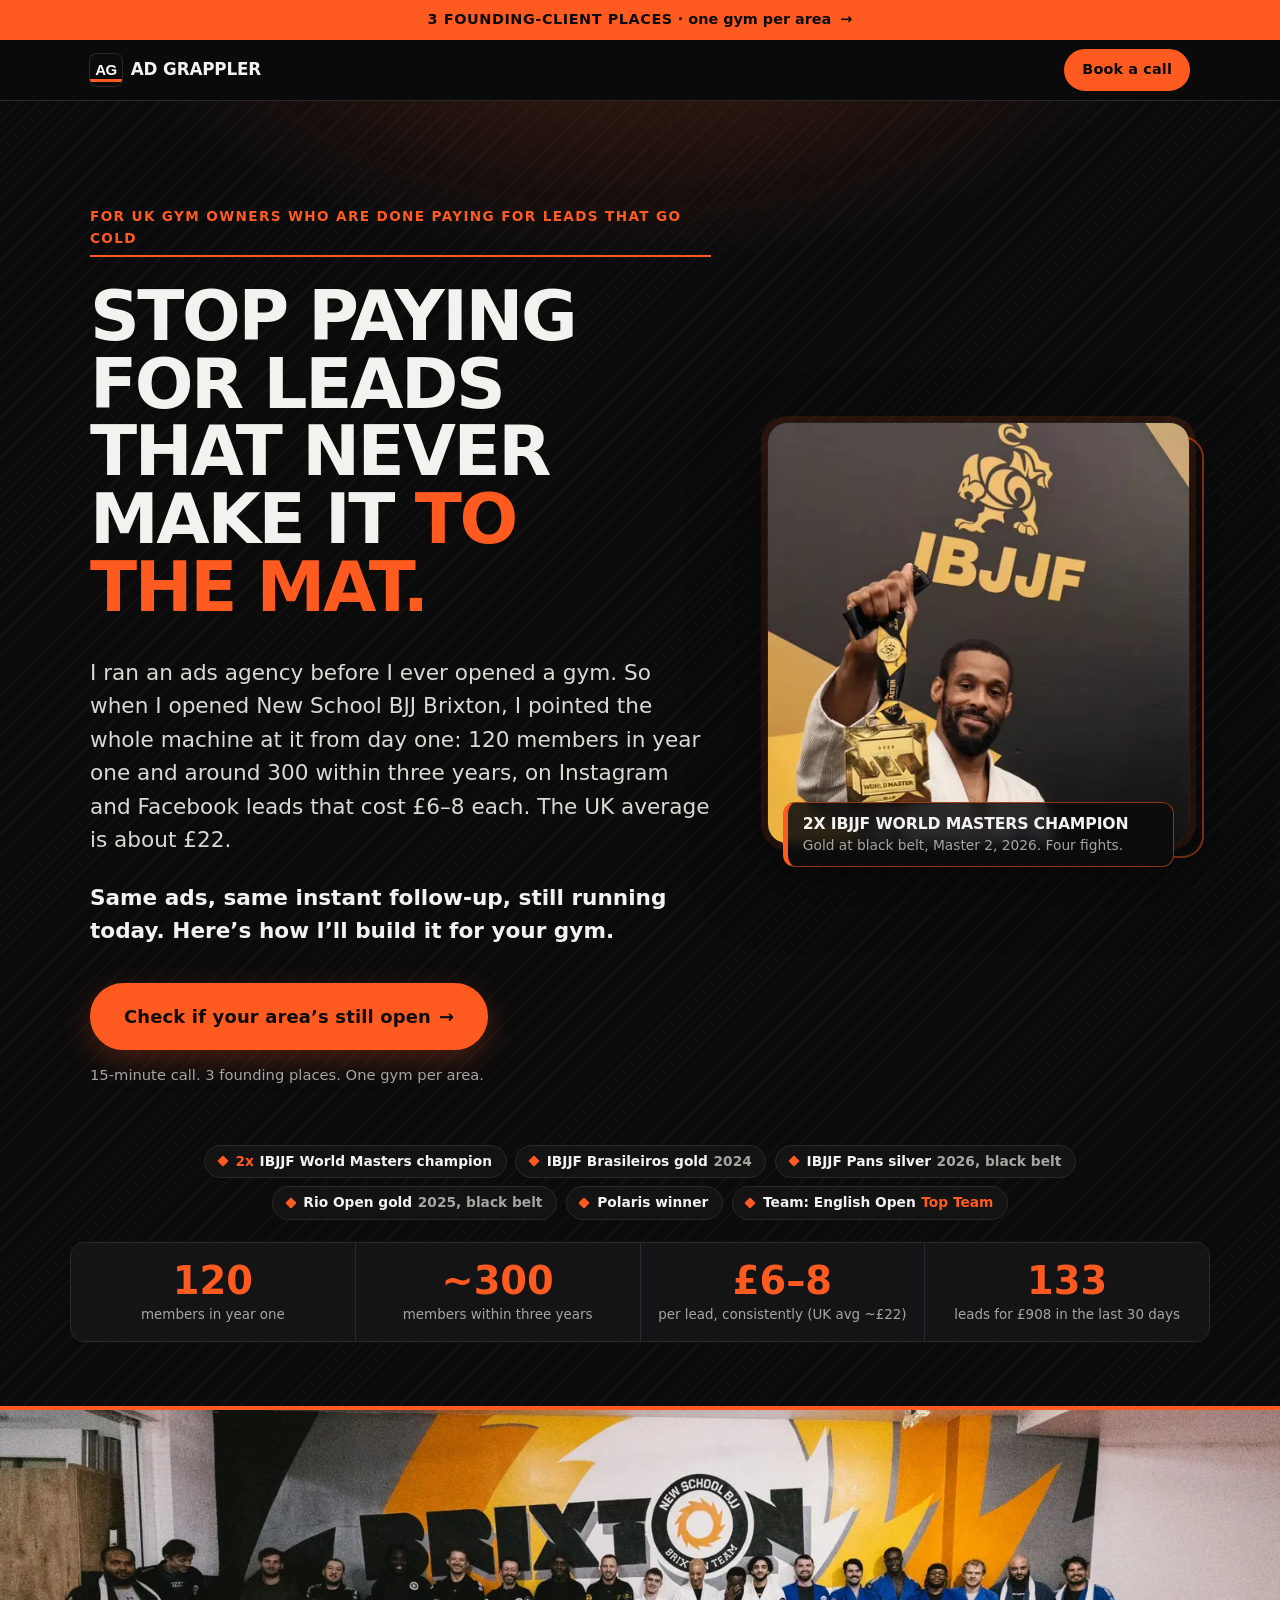
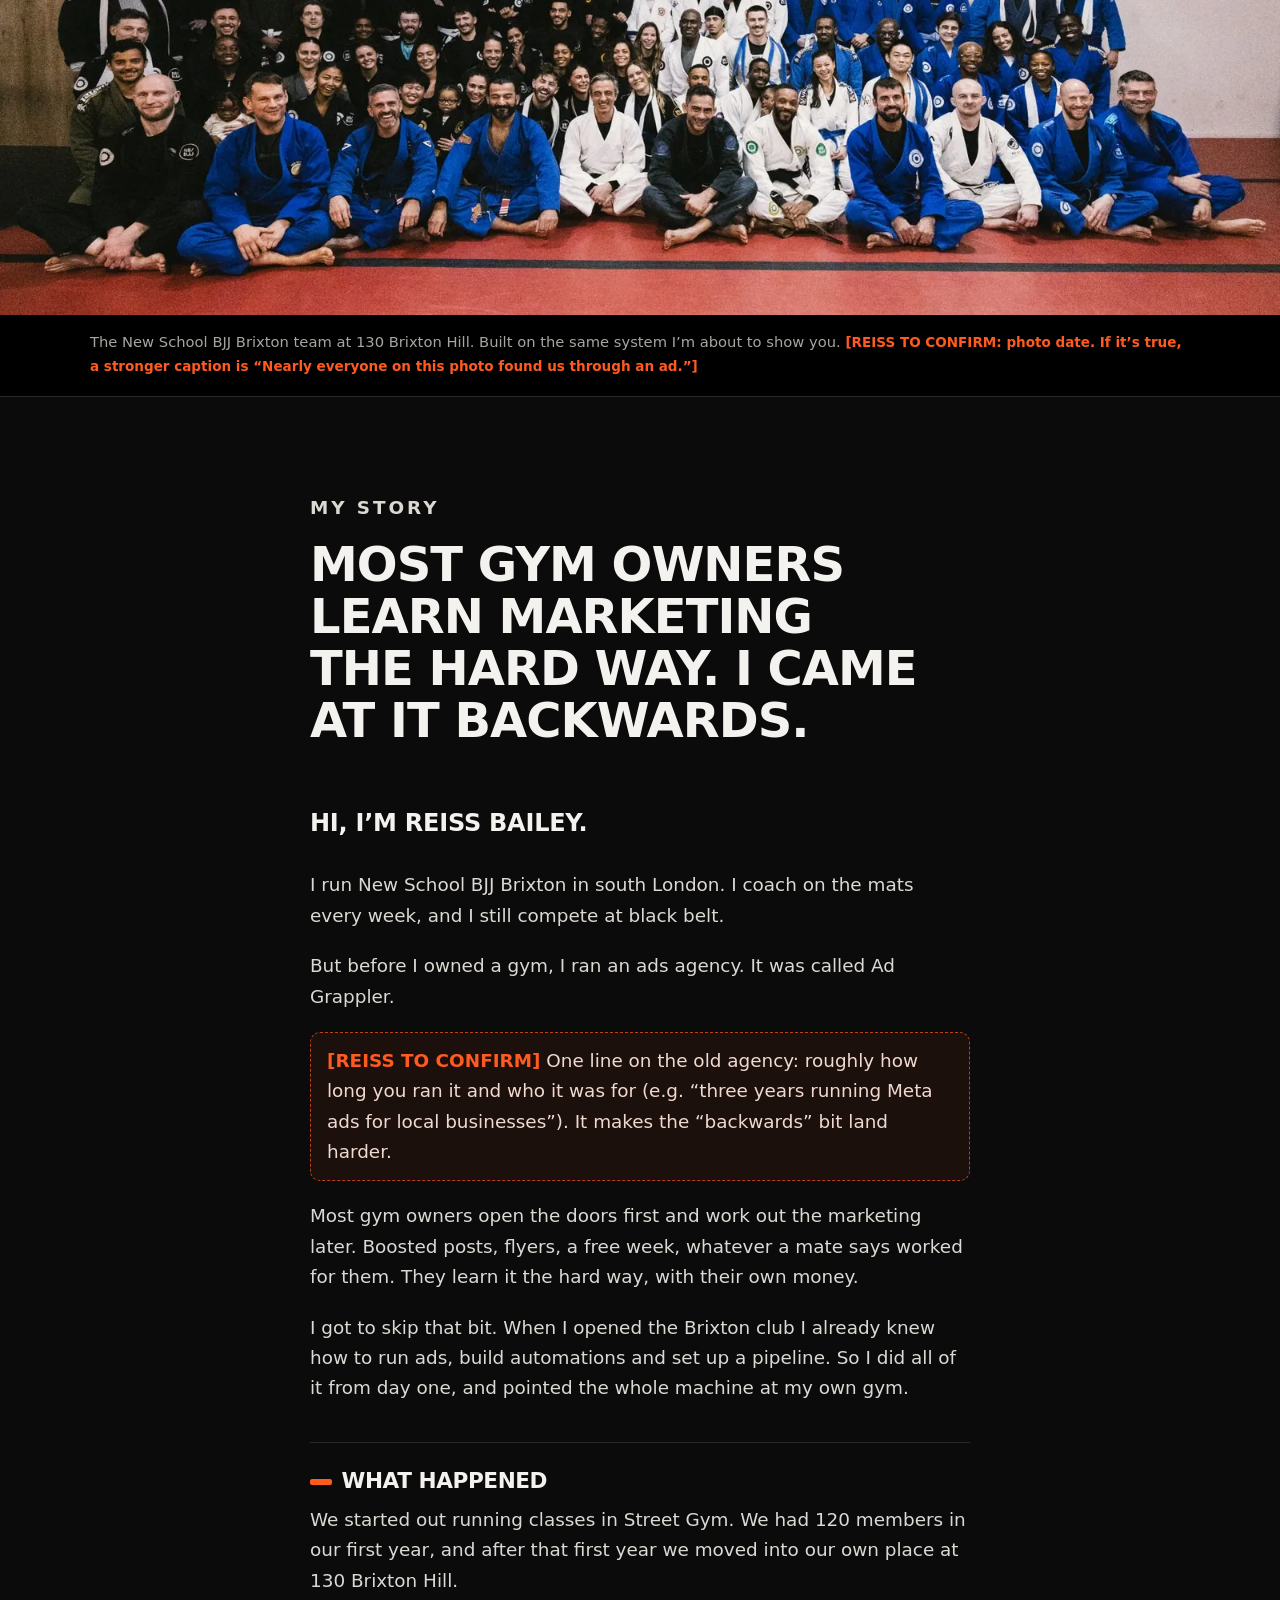
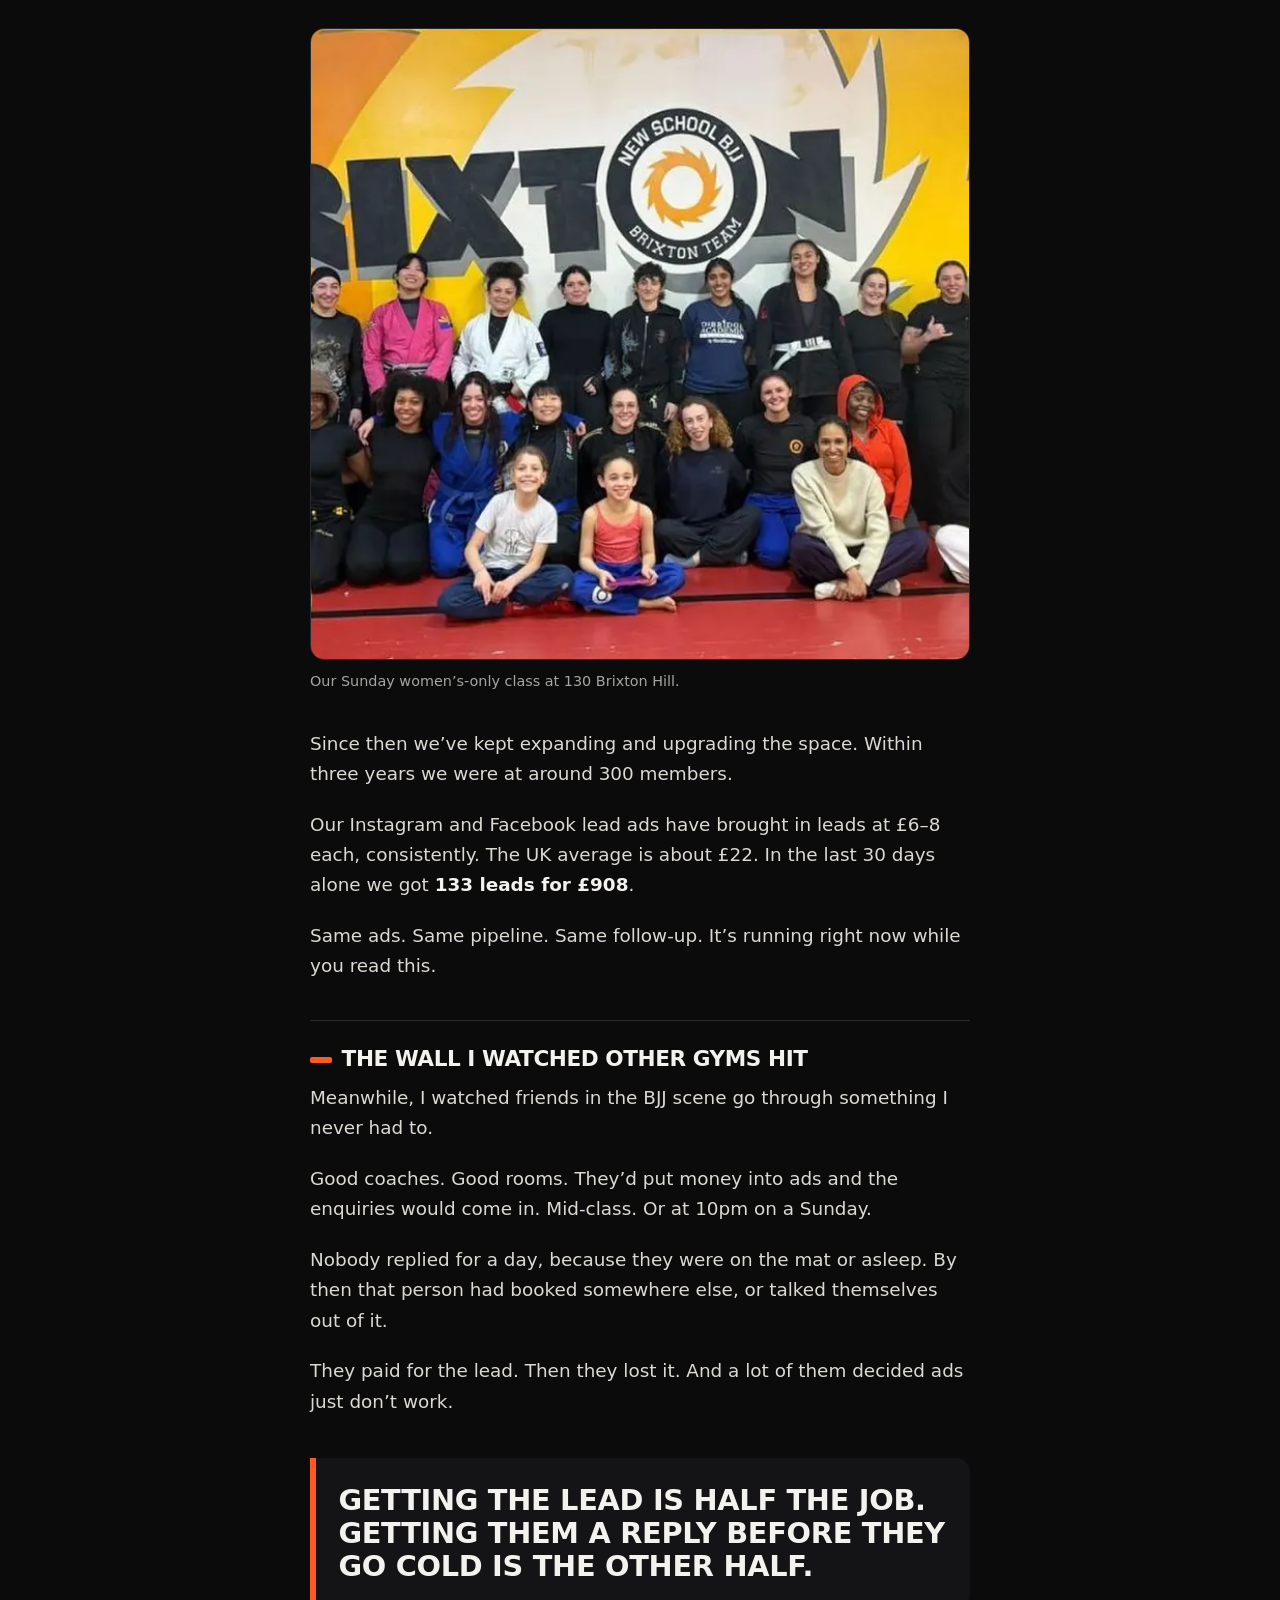
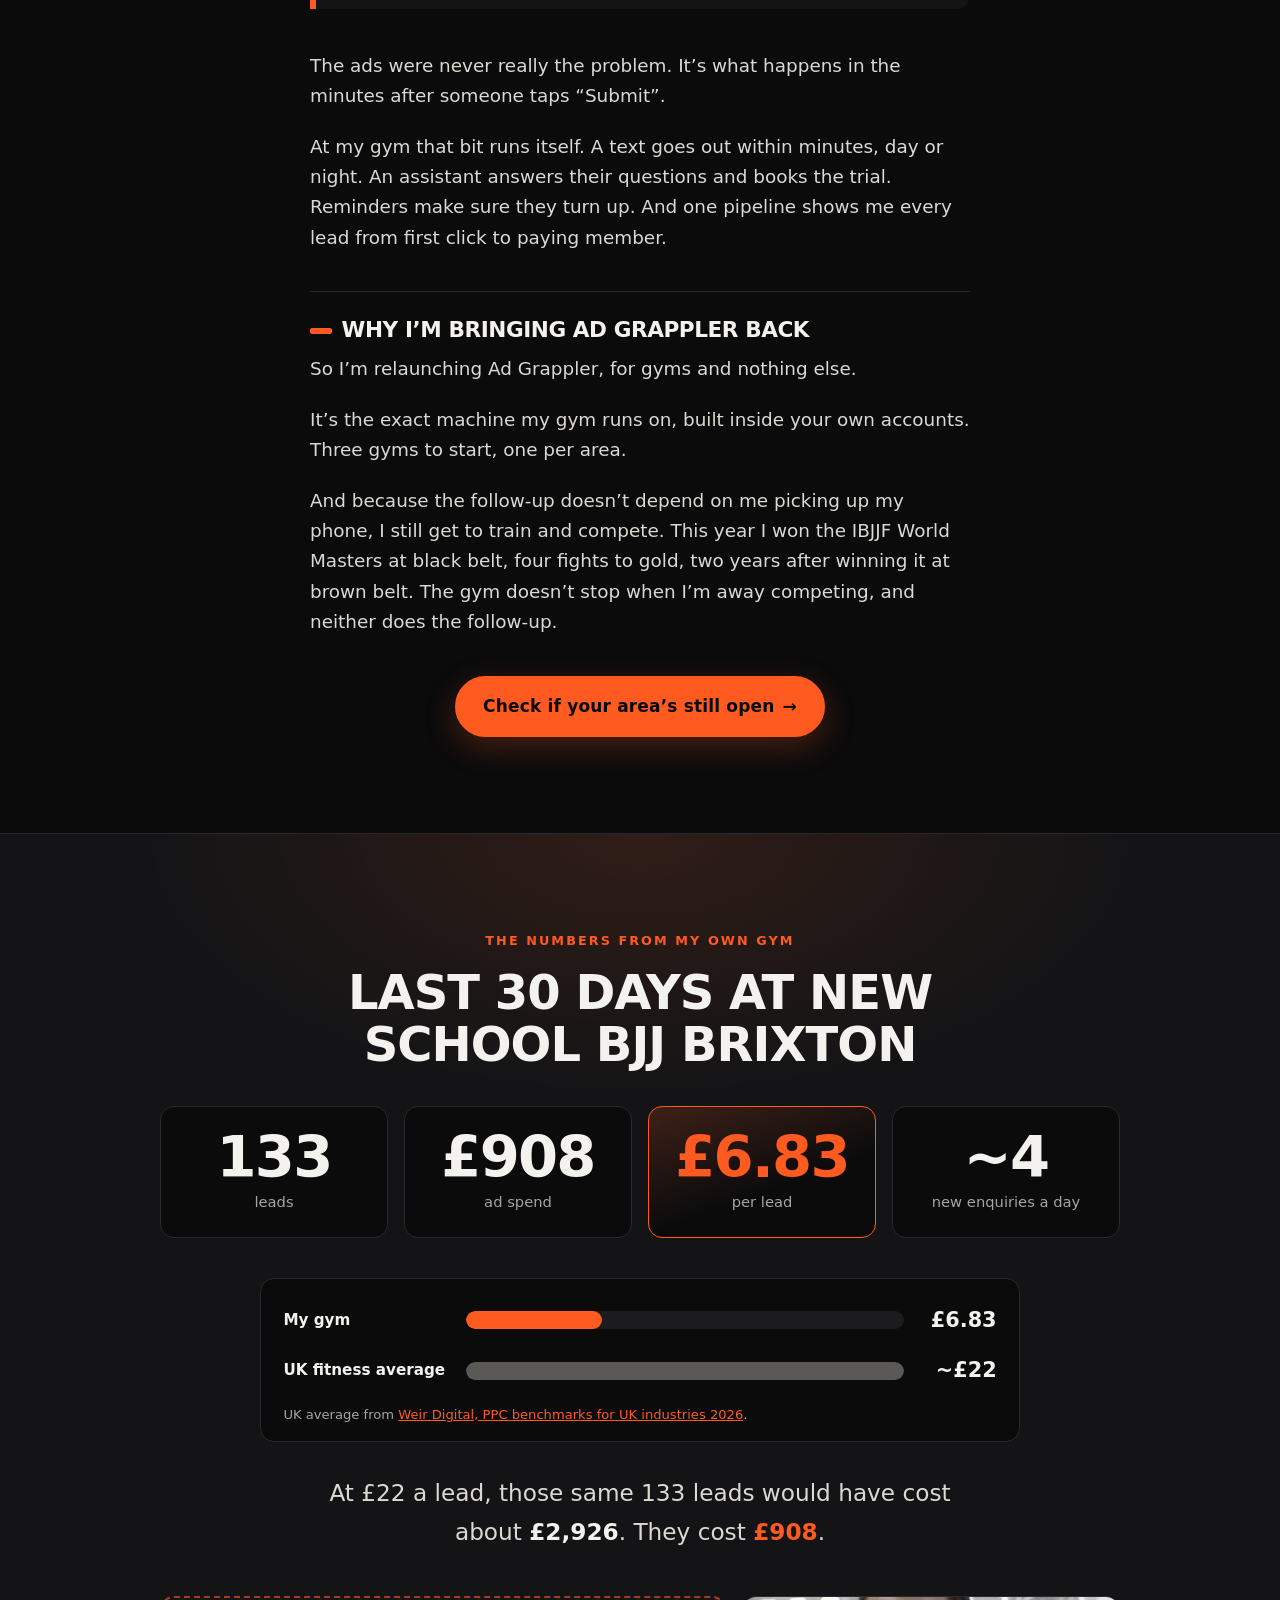
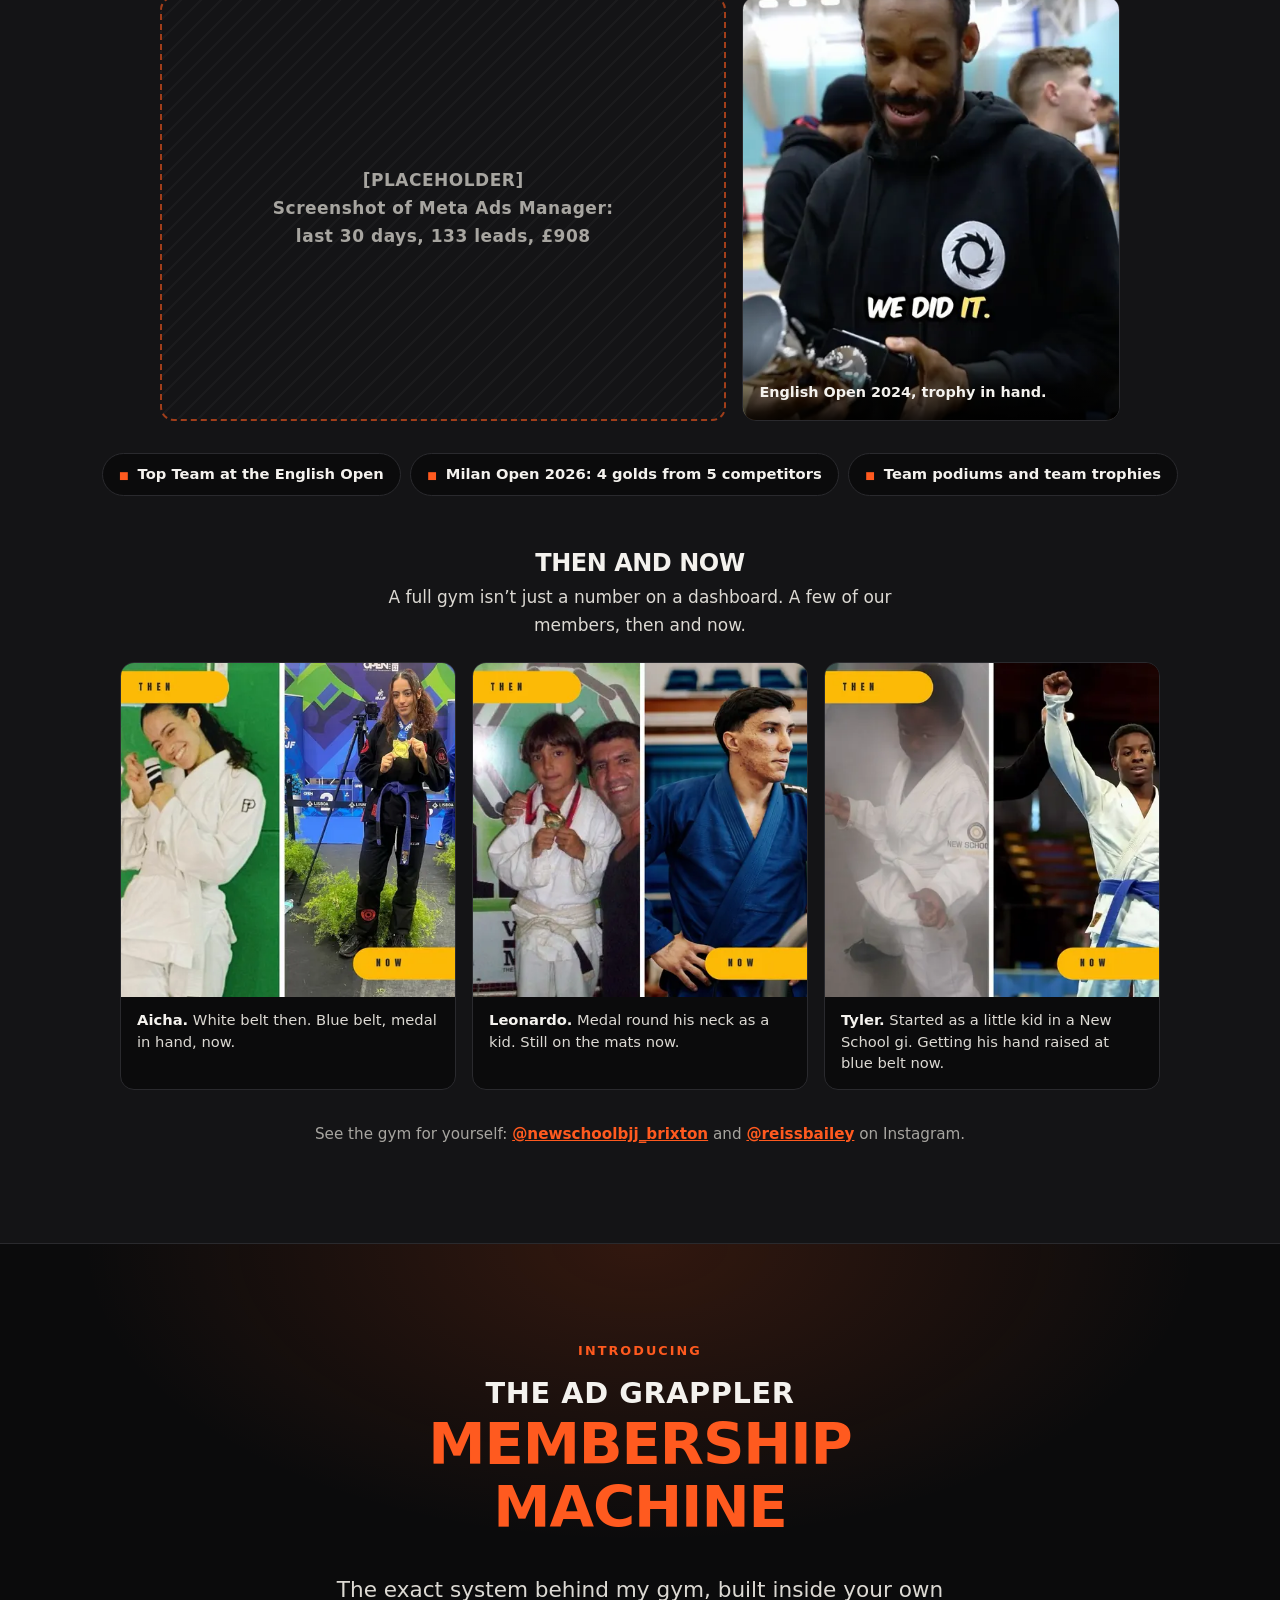
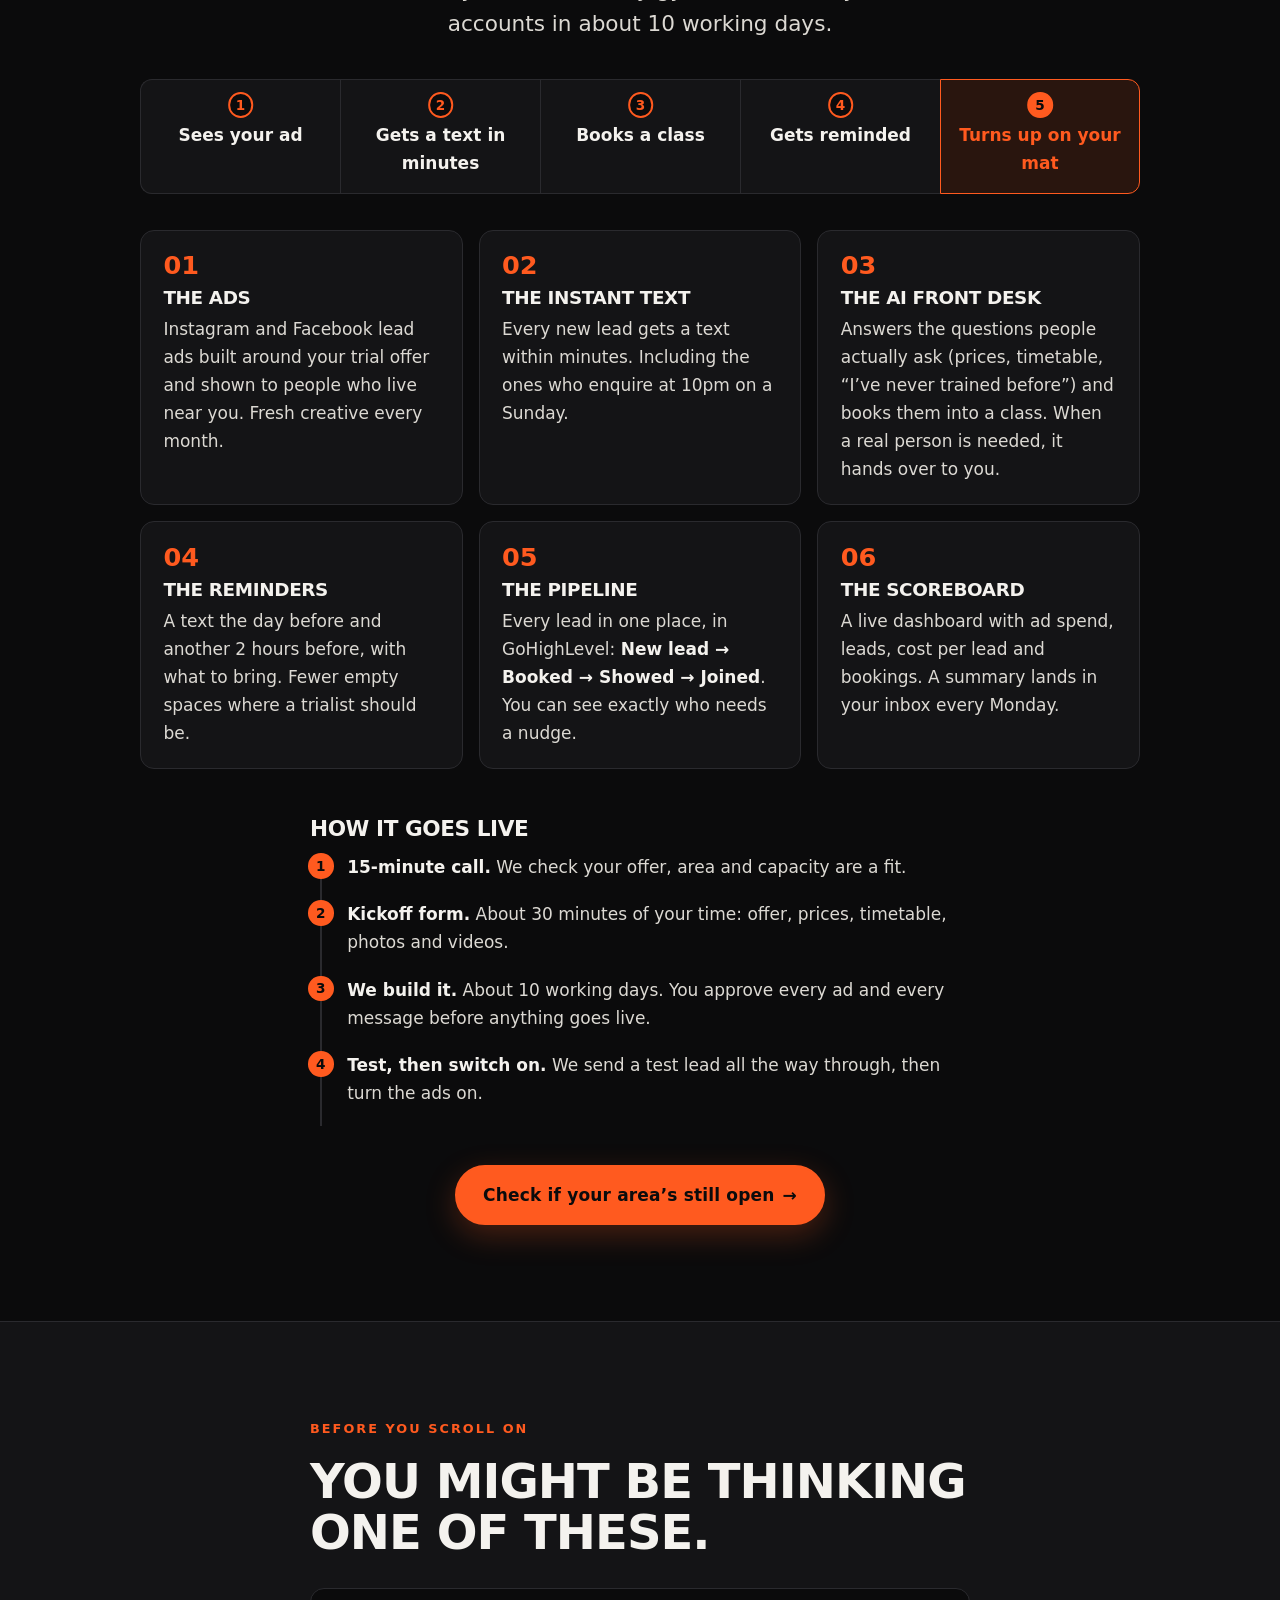
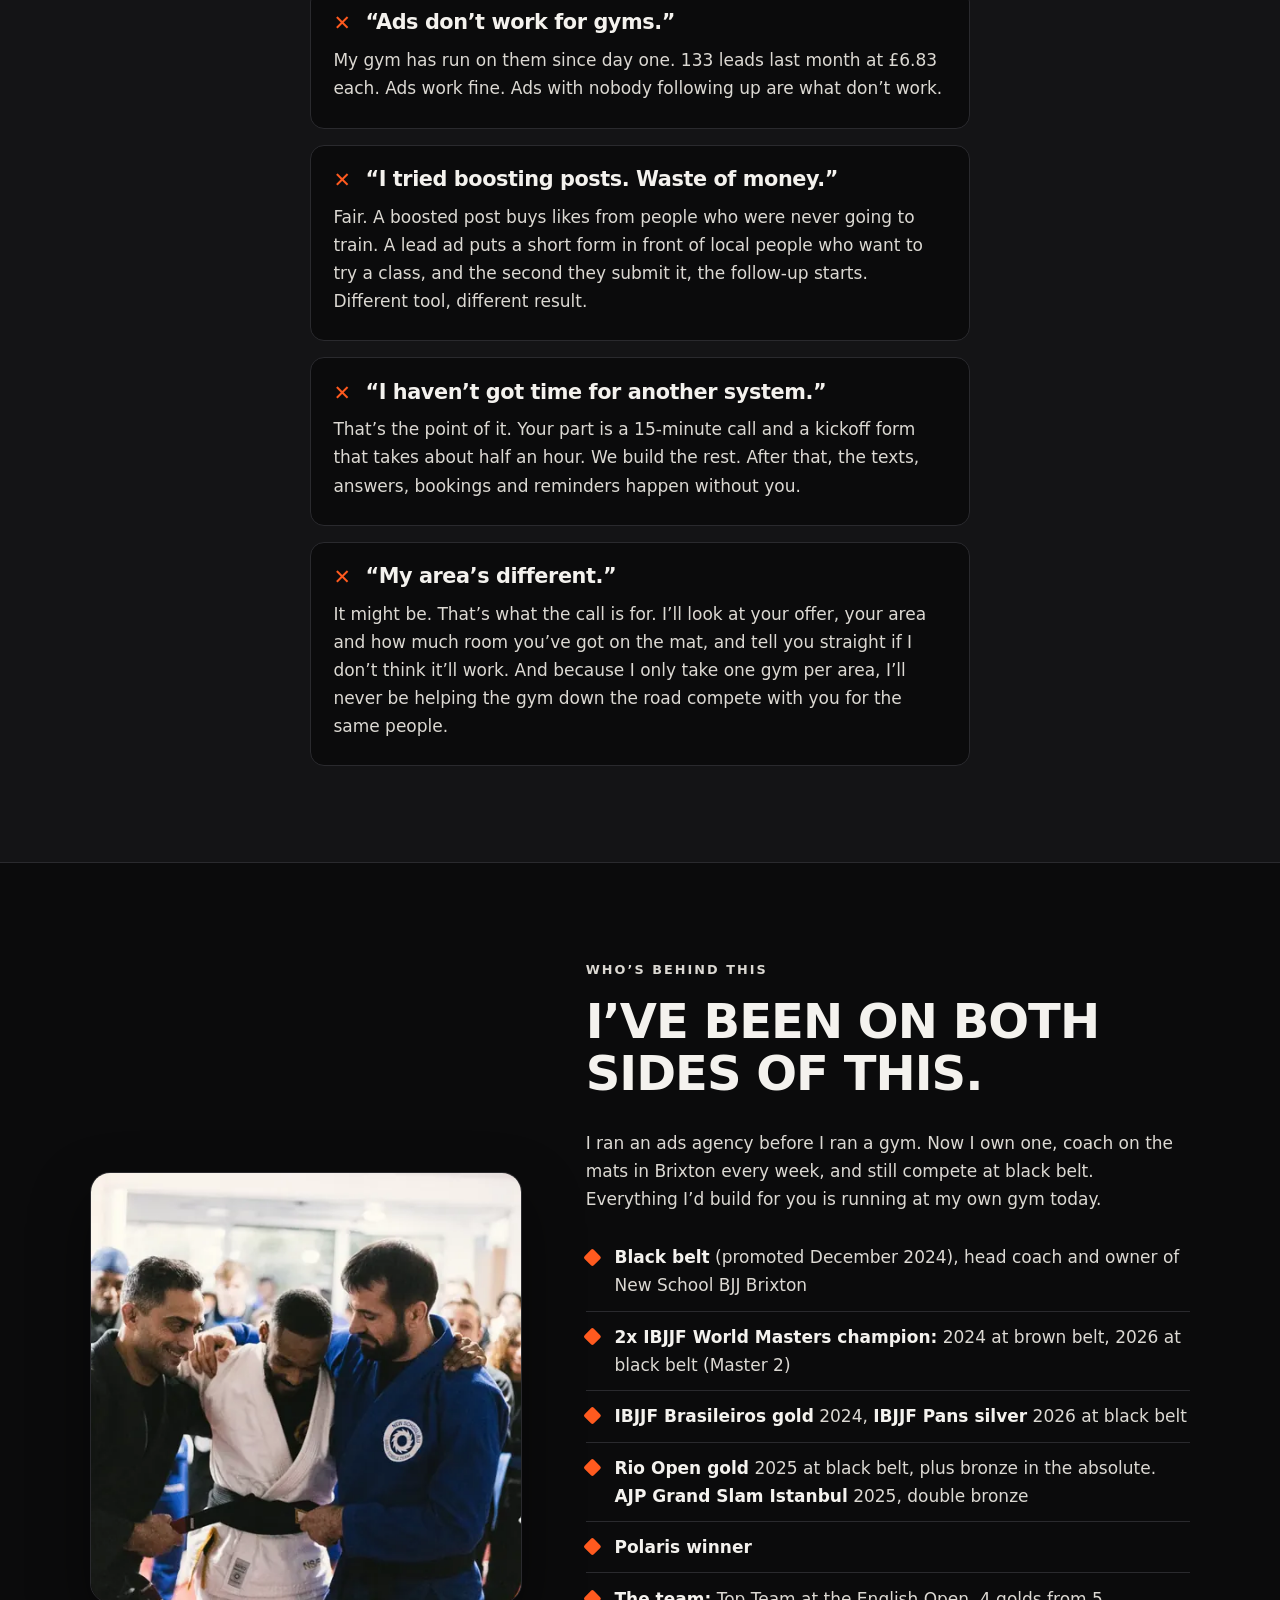
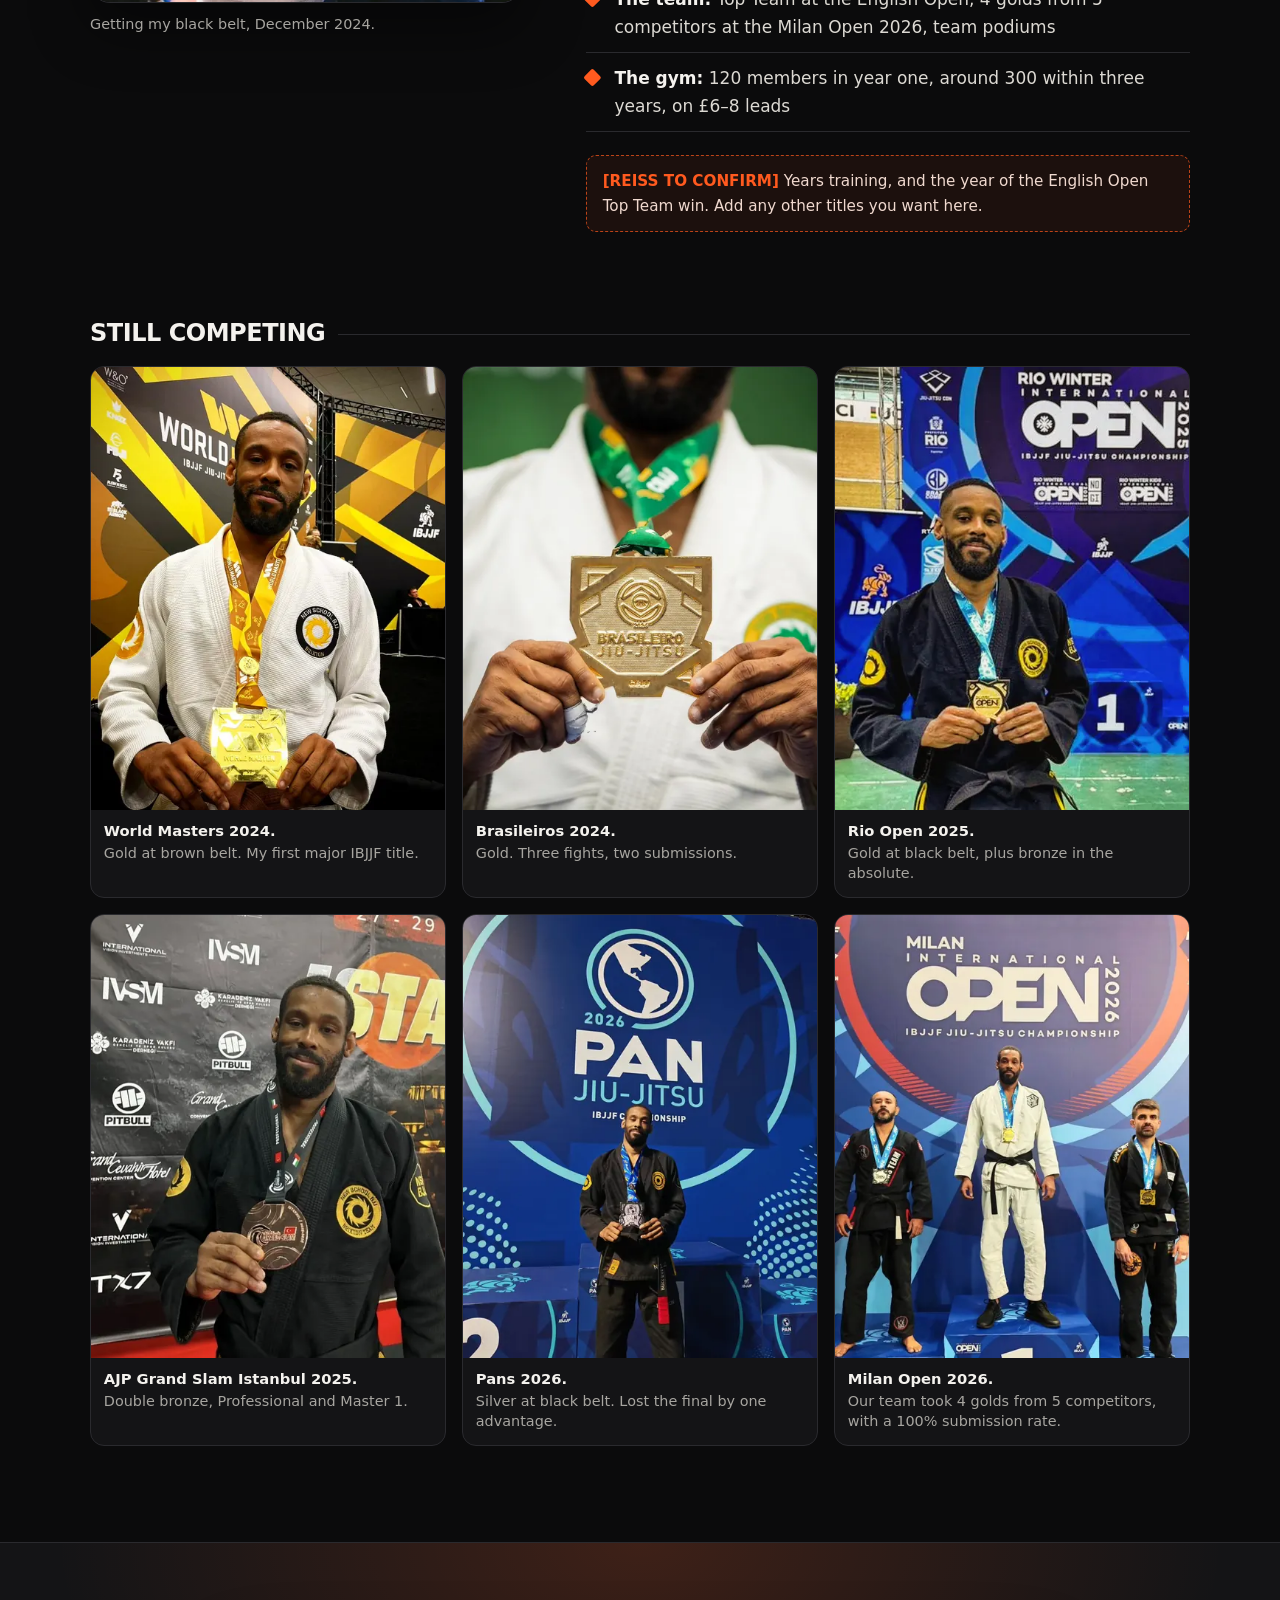
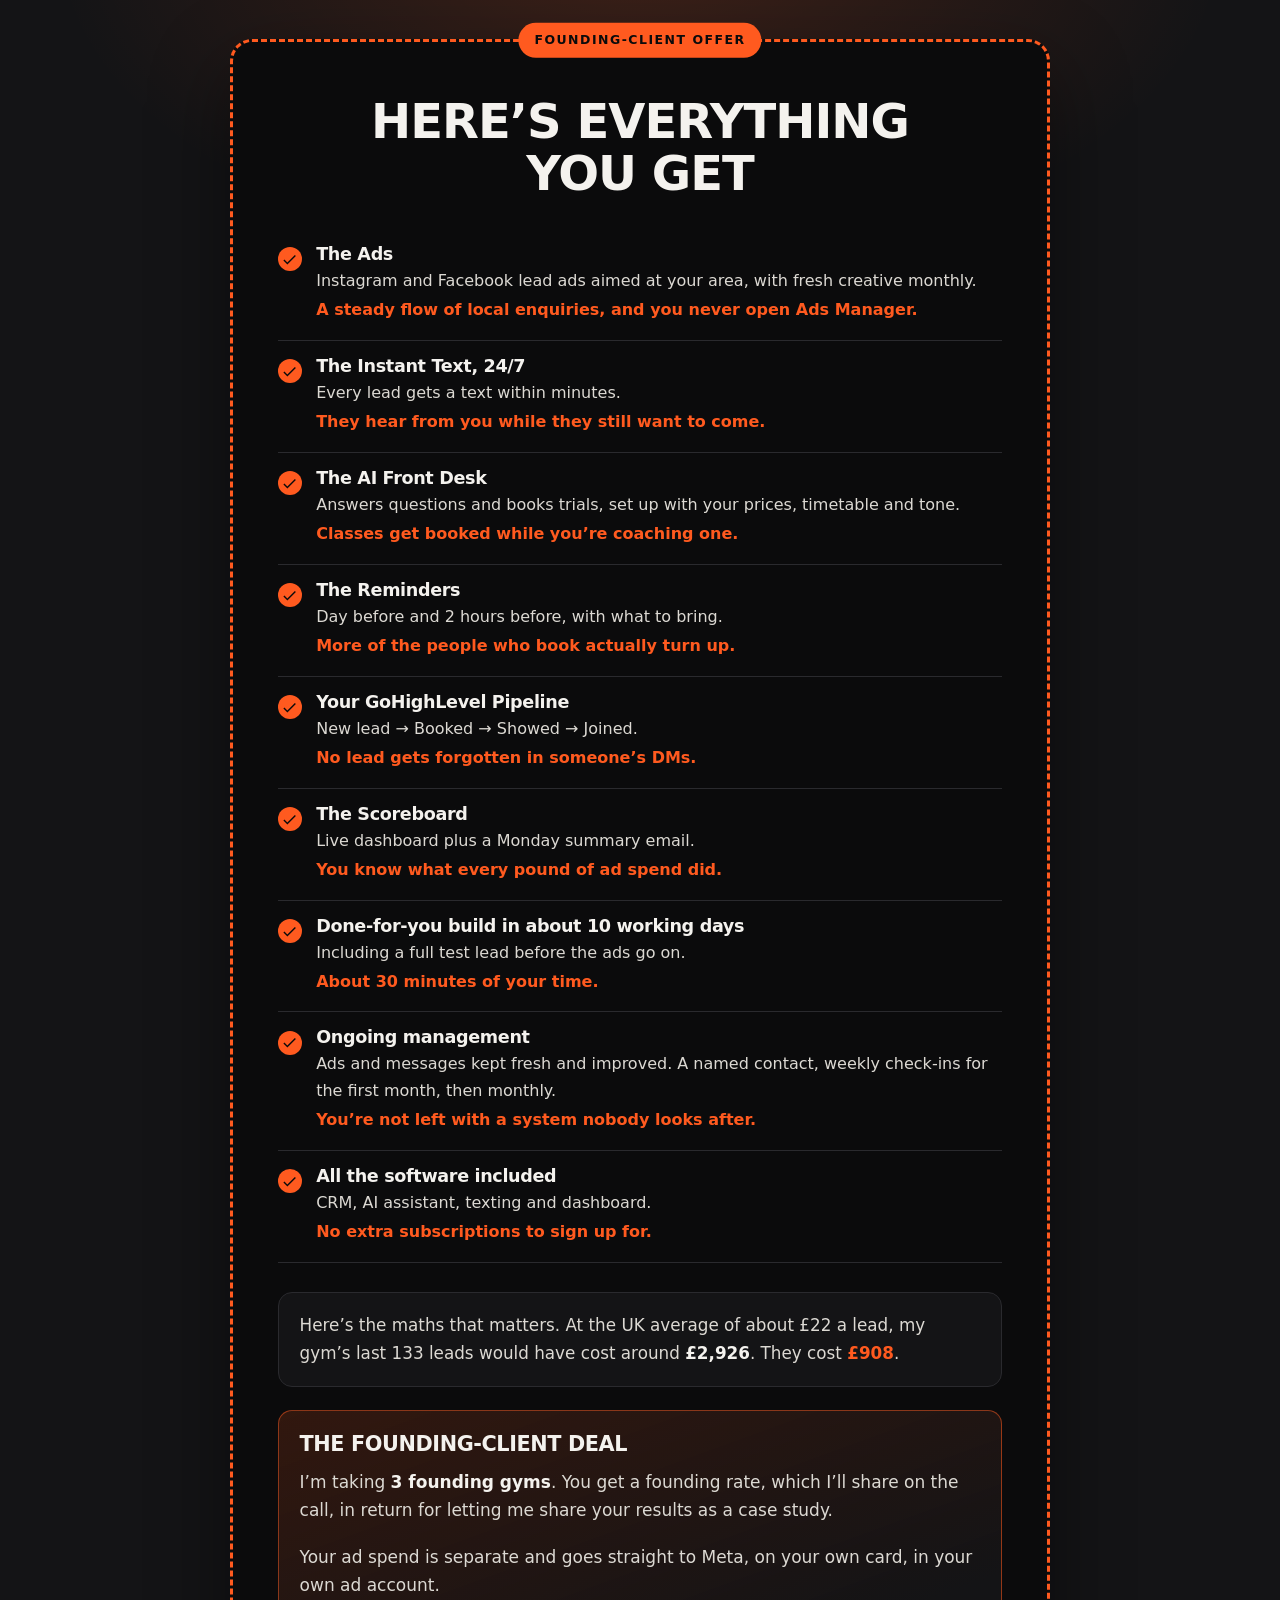
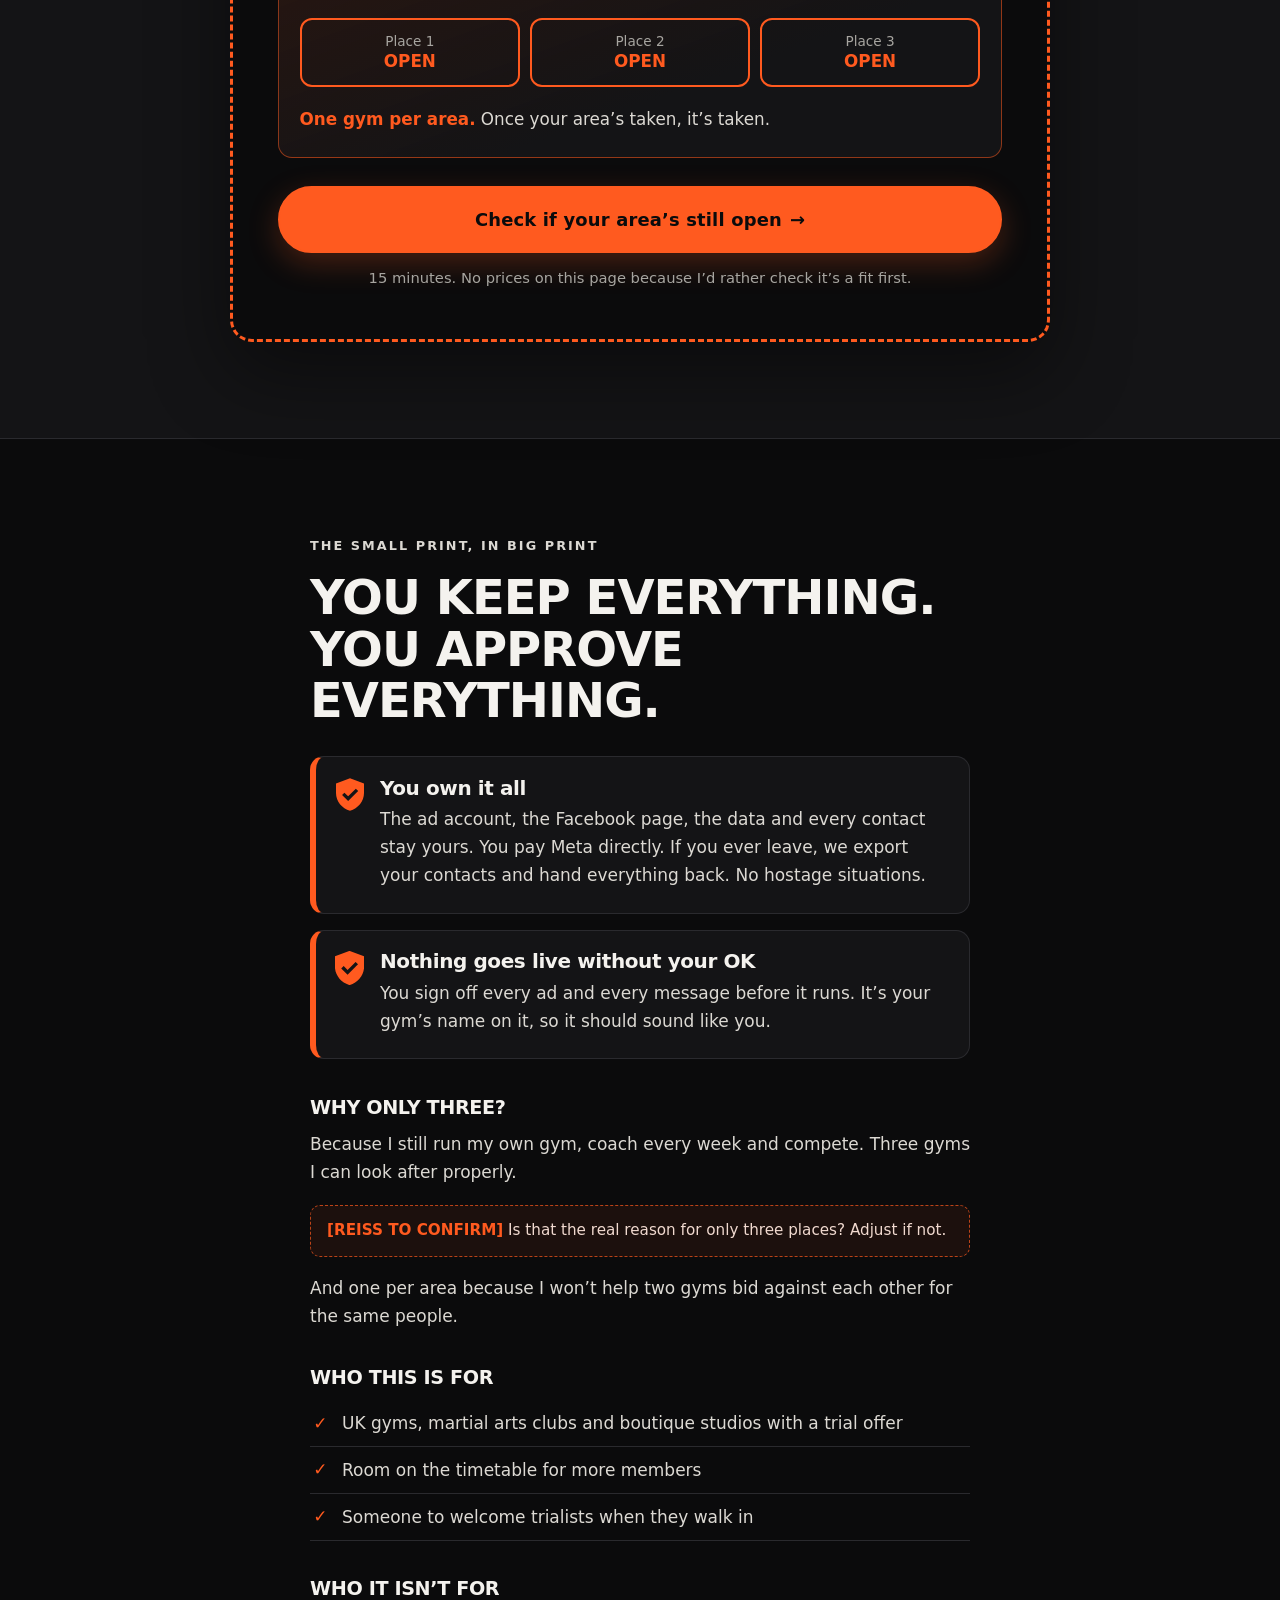
==== index.html @ 9e491108 "Ad Grappler one-page preview" ====
<!doctype html>
<html lang="en-GB">
<head>
  <meta name="robots" content="noindex, nofollow">
  <meta charset="utf-8">
  <meta name="viewport" content="width=device-width, initial-scale=1">
  <title>Ad Grappler | Stop paying for leads that never make it to the mat</title>
  <meta name="description" content="I ran an ads agency, then opened a jiu-jitsu gym in Brixton and pointed the whole machine at it: 120 members in year one, around 300 within three years, on £6–8 leads. Now I’ll build it for 3 UK gyms, one per area.">
  <meta name="theme-color" content="#0b0b0c">
  <!-- [PLACEHOLDER: live domain] Set canonical + og:url to the real domain, and make og:image an absolute URL, once the site has a home. -->
  <link rel="canonical" href="https://PLACEHOLDER-DOMAIN/">
  <meta property="og:type" content="website">
  <meta property="og:site_name" content="Ad Grappler">
  <meta property="og:locale" content="en_GB">
  <meta property="og:title" content="Stop paying for leads that never make it to the mat">
  <meta property="og:description" content="The ads and instant follow-up machine behind New School BJJ Brixton: 120 members in year one, around 300 within three years, leads at £6–8. Built for your gym. 3 founding places, one gym per area.">
  <meta property="og:url" content="https://PLACEHOLDER-DOMAIN/">
  <meta property="og:image" content="og-image.png">
  <meta property="og:image:width" content="1200">
  <meta property="og:image:height" content="630">
  <meta property="og:image:alt" content="Reiss Bailey holding his 2026 IBJJF World Masters gold medal, next to the headline: stop paying for leads that never make it to the mat">
  <meta name="twitter:card" content="summary_large_image">
  <meta name="twitter:title" content="Stop paying for leads that never make it to the mat">
  <meta name="twitter:description" content="I ran an ads agency, then opened a gym and pointed the whole machine at it. Now I’ll build it for your gym.">
  <meta name="twitter:image" content="og-image.png">
  <link rel="icon" href="favicon.svg" type="image/svg+xml">
  <link rel="preload" as="image" type="image/webp" imagesrcset="img/web/reiss-worlds-2026-480.webp 480w, img/web/reiss-worlds-2026-800.webp 800w, img/web/reiss-worlds-2026-1200.webp 1200w" imagesizes="(min-width: 960px) 440px, (min-width: 600px) 480px, 88vw">
  <link rel="stylesheet" href="styles.css">
</head>
<body>
  <a class="skip-link" href="#main">Skip to content</a>

  <!-- Scarcity bar. True: 3 founding places, one gym per area. -->
  <div class="topbar">
    <a href="#offer"><strong>3 founding-client places</strong> <span class="sep" aria-hidden="true">·</span> one gym per area <span class="arrow" aria-hidden="true">→</span></a>
  </div>

  <header class="site-header">
    <div class="wrap header-inner">
      <a class="logo" href="#top" aria-label="Ad Grappler, back to top">
        <img src="favicon.svg" alt="" width="32" height="32">
        <span>Ad Grappler</span>
      </a>
      <!-- [PLACEHOLDER: booking link] Replace every href="#book" on this page with the Calendly / GHL booking URL. -->
      <a class="btn btn-sm" href="#book">Book a call</a>
    </div>
  </header>

  <main id="main">

    <!-- ========== HOOK ========== -->
    <section class="hero" id="top" aria-labelledby="hero-title">
      <div class="wrap hero-inner">
        <div class="hero-copy">
          <p class="pre-head">For UK gym owners who are done paying for leads that go cold</p>
          <h1 id="hero-title">Stop paying for leads that never make it <span class="accent">to the mat.</span></h1>
          <p class="sub">I ran an ads agency before I ever opened a gym. So when I opened New School BJJ Brixton, I pointed the whole machine at it from day one: 120 members in year one and around 300 within three years, on Instagram and Facebook leads that cost £6–8 each. The UK average is about £22.</p>
          <p class="sub sub-strong">Same ads, same instant follow-up, still running today. Here’s how I’ll build it for your gym.</p>
          <div class="cta-block">
            <a class="btn btn-lg" href="#book">Check if your area’s still open</a>
            <p class="cta-note">15-minute call. 3 founding places. One gym per area.</p>
          </div>
        </div>
        <figure class="hero-photo">
          <picture>
  <source type="image/webp" srcset="img/web/reiss-worlds-2026-480.webp 480w, img/web/reiss-worlds-2026-800.webp 800w, img/web/reiss-worlds-2026-1200.webp 1200w" sizes="(min-width: 960px) 440px, (min-width: 600px) 480px, 88vw">
  <img src="img/web/reiss-worlds-2026-800.jpg" srcset="img/web/reiss-worlds-2026-480.jpg 480w, img/web/reiss-worlds-2026-800.jpg 800w, img/web/reiss-worlds-2026-1200.jpg 1200w" sizes="(min-width: 960px) 440px, (min-width: 600px) 480px, 88vw" width="800" height="800" loading="eager" fetchpriority="high" decoding="async"
       alt="Reiss Bailey in a white gi, smiling and holding up his gold IBJJF World Master 2026 medal in front of the IBJJF banner">
</picture>
          <figcaption><b>2x IBJJF World Masters champion</b><span>Gold at black belt, Master 2, 2026. Four fights.</span></figcaption>
        </figure>
      </div>

      <!-- Credentials strip: all confirmed from Reiss's Instagram (see SOURCES.md) -->
      <ul class="cred-strip wrap" aria-label="Reiss Bailey's competition record">
        <li><b>2x</b> IBJJF World Masters champion</li>
        <li>IBJJF Brasileiros gold <span>2024</span></li>
        <li>IBJJF Pans silver <span>2026, black belt</span></li>
        <li>Rio Open gold <span>2025, black belt</span></li>
        <li>Polaris winner</li>
        <li>Team: English Open <b>Top Team</b></li>
      </ul>

      <ul class="proof-strip wrap" aria-label="Results from New School BJJ Brixton">
        <li><strong>120</strong><span>members in year one</span></li>
        <li><strong>~300</strong><span>members within three years</span></li>
        <li><strong>£6–8</strong><span>per lead, consistently (UK avg ~£22)</span></li>
        <li><strong>133</strong><span>leads for £908 in the last 30 days</span></li>
      </ul>
    </section>

    <!-- Image break: real team photo from the gym's public website -->
    <figure class="photo-break">
      <picture>
  <source type="image/webp" srcset="img/web/nsbjj-brixton-team-800.webp 800w, img/web/nsbjj-brixton-team-1600.webp 1600w" sizes="100vw">
  <img src="img/web/nsbjj-brixton-team-1600.jpg" srcset="img/web/nsbjj-brixton-team-800.jpg 800w, img/web/nsbjj-brixton-team-1600.jpg 1600w" sizes="100vw" width="1600" height="632" loading="lazy" decoding="async"
       alt="Around 70 members of New School BJJ Brixton sitting together on the mats in front of the gym’s orange Brixton mural">
</picture>
      <figcaption>The New School BJJ Brixton team at 130 Brixton Hill. Built on the same system I’m about to show you. <span class="confirm">[REISS TO CONFIRM: photo date. If it’s true, a stronger caption is “Nearly everyone on this photo found us through an ad.”]</span></figcaption>
    </figure>

    <!-- ========== STORY ========== -->
    <section class="story" id="story" aria-labelledby="story-title">
      <div class="read">
        <p class="kicker">My story</p>
        <h2 id="story-title">Most gym owners learn marketing the hard way. I came at it backwards.</h2>

        <p class="lead-in">Hi, I’m Reiss Bailey.</p>
        <p>I run New School BJJ Brixton in south London. I coach on the mats every week, and I still compete at black belt.</p>
        <p>But before I owned a gym, I ran an ads agency. It was called Ad Grappler.</p>
        <p class="confirm-box"><strong>[REISS TO CONFIRM]</strong> One line on the old agency: roughly how long you ran it and who it was for (e.g. “three years running Meta ads for local businesses”). It makes the “backwards” bit land harder.</p>
        <p>Most gym owners open the doors first and work out the marketing later. Boosted posts, flyers, a free week, whatever a mate says worked for them. They learn it the hard way, with their own money.</p>
        <p>I got to skip that bit. When I opened the Brixton club I already knew how to run ads, build automations and set up a pipeline. So I did all of it from day one, and pointed the whole machine at my own gym.</p>

        <h3>What happened</h3>
        <p>We started out running classes in Street Gym. We had 120 members in our first year, and after that first year we moved into our own place at 130 Brixton Hill.</p>
        <figure class="story-photo">
          <picture>
  <source type="image/webp" srcset="img/web/womens-class-brixton-hill-480.webp 480w, img/web/womens-class-brixton-hill-635.webp 635w" sizes="(min-width: 720px) 660px, 92vw">
  <img src="img/web/womens-class-brixton-hill-635.jpg" srcset="img/web/womens-class-brixton-hill-480.jpg 480w, img/web/womens-class-brixton-hill-635.jpg 635w" sizes="(min-width: 720px) 660px, 92vw" width="635" height="608" loading="lazy" decoding="async"
       alt="Around 30 women and girls in gis and training kit sitting together on the red mats in front of the New School BJJ Brixton mural">
</picture>
          <figcaption>Our Sunday women’s-only class at 130 Brixton Hill.</figcaption>
        </figure>
        <p>Since then we’ve kept expanding and upgrading the space. Within three years we were at around 300 members.</p>
        <p>Our Instagram and Facebook lead ads have brought in leads at £6–8 each, consistently. The UK average is about £22. In the last 30 days alone we got <strong>133 leads for £908</strong>.</p>
        <p>Same ads. Same pipeline. Same follow-up. It’s running right now while you read this.</p>

        <h3>The wall I watched other gyms hit</h3>
        <p>Meanwhile, I watched friends in the BJJ scene go through something I never had to.</p>
        <p>Good coaches. Good rooms. They’d put money into ads and the enquiries would come in. Mid-class. Or at 10pm on a Sunday.</p>
        <p>Nobody replied for a day, because they were on the mat or asleep. By then that person had booked somewhere else, or talked themselves out of it.</p>
        <p>They paid for the lead. Then they lost it. And a lot of them decided ads just don’t work.</p>

        <blockquote class="pull">Getting the lead is half the job. Getting them a reply before they go cold is the other half.</blockquote>

        <p>The ads were never really the problem. It’s what happens in the minutes after someone taps “Submit”.</p>
        <p>At my gym that bit runs itself. A text goes out within minutes, day or night. An assistant answers their questions and books the trial. Reminders make sure they turn up. And one pipeline shows me every lead from first click to paying member.</p>

        <h3>Why I’m bringing Ad Grappler back</h3>
        <p>So I’m relaunching Ad Grappler, for gyms and nothing else.</p>
        <p>It’s the exact machine my gym runs on, built inside your own accounts. Three gyms to start, one per area.</p>
        <p>And because the follow-up doesn’t depend on me picking up my phone, I still get to train and compete. This year I won the IBJJF World Masters at black belt, four fights to gold, two years after winning it at brown belt. The gym doesn’t stop when I’m away competing, and neither does the follow-up.</p>

        <div class="cta-inline">
          <a class="btn" href="#book">Check if your area’s still open</a>
        </div>
      </div>
    </section>

    <!-- ========== PROOF ========== -->
    <section class="proof" id="proof" aria-labelledby="proof-title">
      <div class="wrap">
        <p class="kicker kicker-center">The numbers from my own gym</p>
        <h2 id="proof-title" class="center">Last 30 days at New School BJJ Brixton</h2>

        <ul class="big-stats">
          <li><strong>133</strong><span>leads</span></li>
          <li><strong>£908</strong><span>ad spend</span></li>
          <li class="hl"><strong>£6.83</strong><span>per lead</span></li>
          <li><strong>~4</strong><span>new enquiries a day</span></li>
        </ul>

        <div class="compare" role="img" aria-label="Cost per lead: New School BJJ Brixton £6.83 versus UK fitness average about £22">
          <div class="bar-row">
            <span class="bar-label">My gym</span>
            <span class="bar"><span class="fill fill-us" style="--w:31%"></span></span>
            <span class="bar-val">£6.83</span>
          </div>
          <div class="bar-row">
            <span class="bar-label">UK fitness average</span>
            <span class="bar"><span class="fill fill-avg" style="--w:100%"></span></span>
            <span class="bar-val">~£22</span>
          </div>
          <p class="source">UK average from <a href="https://weirdigital.media/ppc-benchmarks-for-uk-industries-2026/" rel="noopener" target="_blank">Weir Digital, PPC benchmarks for UK industries 2026<span class="visually-hidden"> (opens in a new tab)</span></a>.</p>
        </div>

        <p class="anchor-line">At £22 a lead, those same 133 leads would have cost about <strong>£2,926</strong>. They cost <strong>£908</strong>.</p>

        <div class="proof-media">
          <!-- [PLACEHOLDER: Ads Manager screenshot] Replace with a real screenshot of the last-30-days results (133 leads, £908). Blur anything private. -->
          <div class="ph" role="img" aria-label="Placeholder for an Ads Manager screenshot">
            <span>[PLACEHOLDER]<br>Screenshot of Meta Ads Manager:<br>last 30 days, 133 leads, £908</span>
          </div>
          <figure class="media-photo">
            <picture>
  <source type="image/webp" srcset="img/web/team-english-open-2024-480.webp 480w, img/web/team-english-open-2024-720.webp 720w" sizes="(min-width: 760px) 380px, 92vw">
  <img src="img/web/team-english-open-2024-720.jpg" srcset="img/web/team-english-open-2024-480.jpg 480w, img/web/team-english-open-2024-720.jpg 720w" sizes="(min-width: 760px) 380px, 92vw" width="720" height="900" loading="lazy" decoding="async"
       alt="Reiss Bailey in a New School hoodie looking down at a trophy in his hands at the English Open, with the caption “We did it”">
</picture>
            <figcaption>English Open 2024, trophy in hand.</figcaption>
          </figure>
        </div>

        <ul class="badges" aria-label="Team results">
          <li>Top Team at the English Open</li>
          <li>Milan Open 2026: 4 golds from 5 competitors</li>
          <li>Team podiums and team trophies</li>
        </ul>

        <div class="members">
          <h3 class="members-title">Then and now</h3>
          <p class="members-intro">A full gym isn’t just a number on a dashboard. A few of our members, then and now.</p>
          <ul class="members-row">
            <li>
              <figure>
                <picture>
  <source type="image/webp" srcset="img/web/member-aicha-480.webp 480w, img/web/member-aicha-800.webp 800w" sizes="(min-width: 900px) 330px, (min-width: 720px) 30vw, 78vw">
  <img src="img/web/member-aicha-800.jpg" srcset="img/web/member-aicha-480.jpg 480w, img/web/member-aicha-800.jpg 800w" sizes="(min-width: 900px) 330px, (min-width: 720px) 30vw, 78vw" width="800" height="800" loading="lazy" decoding="async"
       alt="Then and now: Aicha smiling in a white gi as a white belt, and later as a blue belt in a black New School gi holding a gold medal at an IBJJF Open">
</picture>
                <figcaption><b>Aicha.</b> White belt then. Blue belt, medal in hand, now.</figcaption>
              </figure>
            </li>
            <li>
              <figure>
                <picture>
  <source type="image/webp" srcset="img/web/member-leonardo-480.webp 480w, img/web/member-leonardo-800.webp 800w" sizes="(min-width: 900px) 330px, (min-width: 720px) 30vw, 78vw">
  <img src="img/web/member-leonardo-800.jpg" srcset="img/web/member-leonardo-480.jpg 480w, img/web/member-leonardo-800.jpg 800w" sizes="(min-width: 900px) 330px, (min-width: 720px) 30vw, 78vw" width="800" height="800" loading="lazy" decoding="async"
       alt="Then and now: Leonardo as a young boy with a medal round his neck, and today as an adult in a blue gi">
</picture>
                <figcaption><b>Leonardo.</b> Medal round his neck as a kid. Still on the mats now.</figcaption>
              </figure>
            </li>
            <li>
              <figure>
                <picture>
  <source type="image/webp" srcset="img/web/member-tyler-480.webp 480w, img/web/member-tyler-800.webp 800w" sizes="(min-width: 900px) 330px, (min-width: 720px) 30vw, 78vw">
  <img src="img/web/member-tyler-800.jpg" srcset="img/web/member-tyler-480.jpg 480w, img/web/member-tyler-800.jpg 800w" sizes="(min-width: 900px) 330px, (min-width: 720px) 30vw, 78vw" width="800" height="800" loading="lazy" decoding="async"
       alt="Then and now: Tyler as a small child in a New School gi, and today as a blue belt having his hand raised after winning a match">
</picture>
                <figcaption><b>Tyler.</b> Started as a little kid in a New School gi. Getting his hand raised at blue belt now.</figcaption>
              </figure>
            </li>
          </ul>
        </div>

        <p class="ig-links">See the gym for yourself: <a href="https://www.instagram.com/newschoolbjj_brixton/" rel="noopener" target="_blank">@newschoolbjj_brixton<span class="visually-hidden"> (opens in a new tab)</span></a> and <a href="https://www.instagram.com/reissbailey/" rel="noopener" target="_blank">@reissbailey<span class="visually-hidden"> (opens in a new tab)</span></a> on Instagram.</p>
      </div>
    </section>

    <!-- ========== VEHICLE ========== -->
    <section class="vehicle" id="machine" aria-labelledby="machine-title">
      <div class="wrap">
        <div class="read center">
          <p class="kicker kicker-center">Introducing</p>
          <h2 id="machine-title"><span class="h-small">The Ad Grappler</span> <span class="accent">Membership Machine</span></h2>
          <p class="sub">The exact system behind my gym, built inside your own accounts in about 10 working days.</p>
        </div>

        <ol class="flow" aria-label="What happens to every lead">
          <li><span>Sees your ad</span></li>
          <li><span>Gets a text in minutes</span></li>
          <li><span>Books a class</span></li>
          <li><span>Gets reminded</span></li>
          <li class="end"><span>Turns up on your mat</span></li>
        </ol>

        <ol class="parts">
          <li>
            <h3>The Ads</h3>
            <p>Instagram and Facebook lead ads built around your trial offer and shown to people who live near you. Fresh creative every month.</p>
          </li>
          <li>
            <h3>The Instant Text</h3>
            <p>Every new lead gets a text within minutes. Including the ones who enquire at 10pm on a Sunday.</p>
          </li>
          <li>
            <h3>The AI Front Desk</h3>
            <p>Answers the questions people actually ask (prices, timetable, “I’ve never trained before”) and books them into a class. When a real person is needed, it hands over to you.</p>
          </li>
          <li>
            <h3>The Reminders</h3>
            <p>A text the day before and another 2 hours before, with what to bring. Fewer empty spaces where a trialist should be.</p>
          </li>
          <li>
            <h3>The Pipeline</h3>
            <p>Every lead in one place, in GoHighLevel: <b>New lead → Booked → Showed → Joined</b>. You can see exactly who needs a nudge.</p>
          </li>
          <li>
            <h3>The Scoreboard</h3>
            <p>A live dashboard with ad spend, leads, cost per lead and bookings. A summary lands in your inbox every Monday.</p>
          </li>
        </ol>

        <div class="read">
          <h3 class="steps-title">How it goes live</h3>
          <ol class="steps">
            <li><b>15-minute call.</b> We check your offer, area and capacity are a fit.</li>
            <li><b>Kickoff form.</b> About 30 minutes of your time: offer, prices, timetable, photos and videos.</li>
            <li><b>We build it.</b> About 10 working days. You approve every ad and every message before anything goes live.</li>
            <li><b>Test, then switch on.</b> We send a test lead all the way through, then turn the ads on.</li>
          </ol>
          <div class="cta-inline">
            <a class="btn" href="#book">Check if your area’s still open</a>
          </div>
        </div>
      </div>
    </section>

    <!-- ========== FALSE BELIEFS ========== -->
    <section class="beliefs" id="beliefs" aria-labelledby="beliefs-title">
      <div class="read">
        <p class="kicker">Before you scroll on</p>
        <h2 id="beliefs-title">You might be thinking one of these.</h2>

        <div class="belief">
          <h3>“Ads don’t work for gyms.”</h3>
          <p>My gym has run on them since day one. 133 leads last month at £6.83 each. Ads work fine. Ads with nobody following up are what don’t work.</p>
        </div>
        <div class="belief">
          <h3>“I tried boosting posts. Waste of money.”</h3>
          <p>Fair. A boosted post buys likes from people who were never going to train. A lead ad puts a short form in front of local people who want to try a class, and the second they submit it, the follow-up starts. Different tool, different result.</p>
        </div>
        <div class="belief">
          <h3>“I haven’t got time for another system.”</h3>
          <p>That’s the point of it. Your part is a 15-minute call and a kickoff form that takes about half an hour. We build the rest. After that, the texts, answers, bookings and reminders happen without you.</p>
        </div>
        <div class="belief">
          <h3>“My area’s different.”</h3>
          <p>It might be. That’s what the call is for. I’ll look at your offer, your area and how much room you’ve got on the mat, and tell you straight if I don’t think it’ll work. And because I only take one gym per area, I’ll never be helping the gym down the road compete with you for the same people.</p>
        </div>
      </div>
    </section>

    <!-- ========== ABOUT / AUTHORITY ========== -->
    <section class="about" id="about" aria-labelledby="about-title">
      <div class="wrap about-grid">
        <figure class="about-photo">
          <picture>
  <source type="image/webp" srcset="img/web/reiss-black-belt-promotion-480.webp 480w, img/web/reiss-black-belt-promotion-800.webp 800w, img/web/reiss-black-belt-promotion-1200.webp 1200w" sizes="(min-width: 900px) 420px, 92vw">
  <img src="img/web/reiss-black-belt-promotion-800.jpg" srcset="img/web/reiss-black-belt-promotion-480.jpg 480w, img/web/reiss-black-belt-promotion-800.jpg 800w, img/web/reiss-black-belt-promotion-1200.jpg 1200w" sizes="(min-width: 900px) 420px, 92vw" width="800" height="800" loading="lazy" decoding="async"
       alt="Reiss Bailey, smiling in a white gi, being tied into his black belt by two black belt coaches as members look on">
</picture>
          <figcaption>Getting my black belt, December 2024.</figcaption>
        </figure>
        <div class="about-copy">
          <p class="kicker">Who’s behind this</p>
          <h2 id="about-title">I’ve been on both sides of this.</h2>
          <p>I ran an ads agency before I ran a gym. Now I own one, coach on the mats in Brixton every week, and still compete at black belt. Everything I’d build for you is running at my own gym today.</p>
          <ul class="creds">
            <li><b>Black belt</b> (promoted December 2024), head coach and owner of New School BJJ Brixton</li>
            <li><b>2x IBJJF World Masters champion:</b> 2024 at brown belt, 2026 at black belt (Master 2)</li>
            <li><b>IBJJF Brasileiros gold</b> 2024, <b>IBJJF Pans silver</b> 2026 at black belt</li>
            <li><b>Rio Open gold</b> 2025 at black belt, plus bronze in the absolute. <b>AJP Grand Slam Istanbul</b> 2025, double bronze</li>
            <li><b>Polaris winner</b></li>
            <li><b>The team:</b> Top Team at the English Open, 4 golds from 5 competitors at the Milan Open 2026, team podiums</li>
            <li><b>The gym:</b> 120 members in year one, around 300 within three years, on £6–8 leads</li>
          </ul>
          <p class="confirm-box"><strong>[REISS TO CONFIRM]</strong> Years training, and the year of the English Open Top Team win. Add any other titles you want here.</p>
        </div>
      </div>

      <div class="wrap">
        <h3 class="gallery-title">Still competing</h3>
        <ul class="gallery" aria-label="Competition photos">
          <li><figure>
            <picture>
  <source type="image/webp" srcset="img/web/reiss-worlds-2024-480.webp 480w, img/web/reiss-worlds-2024-800.webp 800w" sizes="(min-width: 900px) 350px, (min-width: 600px) 30vw, 46vw">
  <img src="img/web/reiss-worlds-2024-800.jpg" srcset="img/web/reiss-worlds-2024-480.jpg 480w, img/web/reiss-worlds-2024-800.jpg 800w" sizes="(min-width: 900px) 350px, (min-width: 600px) 30vw, 46vw" width="800" height="1000" loading="lazy" decoding="async"
       alt="Reiss Bailey in a white New School BJJ Brixton gi and brown belt, holding his 2024 IBJJF World Master gold medal">
</picture>
            <figcaption><b>World Masters 2024.</b> Gold at brown belt. My first major IBJJF title.</figcaption>
          </figure></li>
          <li><figure>
            <picture>
  <source type="image/webp" srcset="img/web/reiss-brasileiros-2024-480.webp 480w, img/web/reiss-brasileiros-2024-800.webp 800w" sizes="(min-width: 900px) 350px, (min-width: 600px) 30vw, 46vw">
  <img src="img/web/reiss-brasileiros-2024-800.jpg" srcset="img/web/reiss-brasileiros-2024-480.jpg 480w, img/web/reiss-brasileiros-2024-800.jpg 800w" sizes="(min-width: 900px) 350px, (min-width: 600px) 30vw, 46vw" width="800" height="1000" loading="lazy" decoding="async"
       alt="Close-up of Reiss Bailey holding up his 2024 Brasileiro jiu-jitsu gold medal">
</picture>
            <figcaption><b>Brasileiros 2024.</b> Gold. Three fights, two submissions.</figcaption>
          </figure></li>
          <li><figure>
            <picture>
  <source type="image/webp" srcset="img/web/reiss-rio-open-2025-480.webp 480w, img/web/reiss-rio-open-2025-800.webp 800w" sizes="(min-width: 900px) 350px, (min-width: 600px) 30vw, 46vw">
  <img src="img/web/reiss-rio-open-2025-800.jpg" srcset="img/web/reiss-rio-open-2025-480.jpg 480w, img/web/reiss-rio-open-2025-800.jpg 800w" sizes="(min-width: 900px) 350px, (min-width: 600px) 30vw, 46vw" width="800" height="1000" loading="lazy" decoding="async"
       alt="Reiss Bailey in a black gi and black belt holding a gold medal in front of the Rio Winter International Open 2025 podium">
</picture>
            <figcaption><b>Rio Open 2025.</b> Gold at black belt, plus bronze in the absolute.</figcaption>
          </figure></li>
          <li><figure>
            <picture>
  <source type="image/webp" srcset="img/web/reiss-istanbul-2025-480.webp 480w, img/web/reiss-istanbul-2025-800.webp 800w" sizes="(min-width: 900px) 350px, (min-width: 600px) 30vw, 46vw">
  <img src="img/web/reiss-istanbul-2025-800.jpg" srcset="img/web/reiss-istanbul-2025-480.jpg 480w, img/web/reiss-istanbul-2025-800.jpg 800w" sizes="(min-width: 900px) 350px, (min-width: 600px) 30vw, 46vw" width="800" height="1000" loading="lazy" decoding="async"
       alt="Reiss Bailey in a black New School BJJ Brixton gi holding a bronze medal at the AJP Grand Slam Istanbul">
</picture>
            <figcaption><b>AJP Grand Slam Istanbul 2025.</b> Double bronze, Professional and Master 1.</figcaption>
          </figure></li>
          <li><figure>
            <picture>
  <source type="image/webp" srcset="img/web/reiss-pans-2026-480.webp 480w, img/web/reiss-pans-2026-800.webp 800w" sizes="(min-width: 900px) 350px, (min-width: 600px) 30vw, 46vw">
  <img src="img/web/reiss-pans-2026-800.jpg" srcset="img/web/reiss-pans-2026-480.jpg 480w, img/web/reiss-pans-2026-800.jpg 800w" sizes="(min-width: 900px) 350px, (min-width: 600px) 30vw, 46vw" width="800" height="1000" loading="lazy" decoding="async"
       alt="Reiss Bailey in a black gi and black belt standing on the podium with a silver medal at the 2026 Pan Jiu-Jitsu IBJJF Championship">
</picture>
            <figcaption><b>Pans 2026.</b> Silver at black belt. Lost the final by one advantage.</figcaption>
          </figure></li>
          <li><figure>
            <picture>
  <source type="image/webp" srcset="img/web/team-milan-2026-480.webp 480w, img/web/team-milan-2026-800.webp 800w" sizes="(min-width: 900px) 350px, (min-width: 600px) 30vw, 46vw">
  <img src="img/web/team-milan-2026-800.jpg" srcset="img/web/team-milan-2026-480.jpg 480w, img/web/team-milan-2026-800.jpg 800w" sizes="(min-width: 900px) 350px, (min-width: 600px) 30vw, 46vw" width="800" height="1000" loading="lazy" decoding="async"
       alt="Reiss Bailey standing on top of the podium in a white gi and black belt at the Milan International Open 2026">
</picture>
            <figcaption><b>Milan Open 2026.</b> Our team took 4 golds from 5 competitors, with a 100% submission rate.</figcaption>
          </figure></li>
        </ul>
      </div>
    </section>

    <!-- ========== OFFER STACK ========== -->
    <section class="offer" id="offer" aria-labelledby="offer-title">
      <div class="wrap">
        <div class="stack">
          <p class="stack-tag">Founding-client offer</p>
          <h2 id="offer-title">Here’s everything you get</h2>

          <ul class="stack-list">
            <li>
              <h3>The Ads</h3>
              <p>Instagram and Facebook lead ads aimed at your area, with fresh creative monthly. <em>A steady flow of local enquiries, and you never open Ads Manager.</em></p>
            </li>
            <li>
              <h3>The Instant Text, 24/7</h3>
              <p>Every lead gets a text within minutes. <em>They hear from you while they still want to come.</em></p>
            </li>
            <li>
              <h3>The AI Front Desk</h3>
              <p>Answers questions and books trials, set up with your prices, timetable and tone. <em>Classes get booked while you’re coaching one.</em></p>
            </li>
            <li>
              <h3>The Reminders</h3>
              <p>Day before and 2 hours before, with what to bring. <em>More of the people who book actually turn up.</em></p>
            </li>
            <li>
              <h3>Your GoHighLevel Pipeline</h3>
              <p>New lead → Booked → Showed → Joined. <em>No lead gets forgotten in someone’s DMs.</em></p>
            </li>
            <li>
              <h3>The Scoreboard</h3>
              <p>Live dashboard plus a Monday summary email. <em>You know what every pound of ad spend did.</em></p>
            </li>
            <li>
              <h3>Done-for-you build in about 10 working days</h3>
              <p>Including a full test lead before the ads go on. <em>About 30 minutes of your time.</em></p>
            </li>
            <li>
              <h3>Ongoing management</h3>
              <p>Ads and messages kept fresh and improved. A named contact, weekly check-ins for the first month, then monthly. <em>You’re not left with a system nobody looks after.</em></p>
            </li>
            <li>
              <h3>All the software included</h3>
              <p>CRM, AI assistant, texting and dashboard. <em>No extra subscriptions to sign up for.</em></p>
            </li>
          </ul>

          <div class="stack-anchor">
            <p>Here’s the maths that matters. At the UK average of about £22 a lead, my gym’s last 133 leads would have cost around <strong>£2,926</strong>. They cost <strong>£908</strong>.</p>
          </div>

          <div class="founding">
            <h3>The founding-client deal</h3>
            <p>I’m taking <strong>3 founding gyms</strong>. You get a founding rate, which I’ll share on the call, in return for letting me share your results as a case study.</p>
            <p>Your ad spend is separate and goes straight to Meta, on your own card, in your own ad account.</p>
            <!-- [PLACEHOLDER: places left] Update the "open/taken" state of each place as they fill. -->
            <ul class="seats" aria-label="Founding places: 3 of 3 open">
              <li class="open">Place 1<br><b>Open</b></li>
              <li class="open">Place 2<br><b>Open</b></li>
              <li class="open">Place 3<br><b>Open</b></li>
            </ul>
            <p class="area"><strong>One gym per area.</strong> Once your area’s taken, it’s taken.</p>
          </div>

          <a class="btn btn-lg btn-block" href="#book">Check if your area’s still open</a>
          <p class="cta-note center">15 minutes. No prices on this page because I’d rather check it’s a fit first.</p>
        </div>
      </div>
    </section>

    <!-- ========== RISK REVERSAL ========== -->
    <section class="risk" id="promise" aria-labelledby="risk-title">
      <div class="read">
        <p class="kicker">The small print, in big print</p>
        <h2 id="risk-title">You keep everything. You approve everything.</h2>
        <div class="promise">
          <h3>You own it all</h3>
          <p>The ad account, the Facebook page, the data and every contact stay yours. You pay Meta directly. If you ever leave, we export your contacts and hand everything back. No hostage situations.</p>
        </div>
        <div class="promise">
          <h3>Nothing goes live without your OK</h3>
          <p>You sign off every ad and every message before it runs. It’s your gym’s name on it, so it should sound like you.</p>
        </div>
        <!-- ===== OPTIONAL: 50-LEAD GUARANTEE (switched OFF; not yet approved) =====
             To switch it ON: delete the two marker lines directly above and below the guarantee div (one opens the comment, one closes it). -->
        <!-- GUARANTEE-OFF (delete this line to switch on)
        <div class="promise promise-guarantee">
          <h3>The 50-lead guarantee</h3>
          <p><strong>50 leads in your first 60 days live</strong> (at £600 a month or more in ad spend), or your third month’s fee is free.</p>
        </div>
        GUARANTEE-OFF (delete this line to switch on) -->
        <!-- ===== END OPTIONAL: 50-LEAD GUARANTEE ===== -->

        <h3 class="sub-h">Why only three?</h3>
        <p>Because I still run my own gym, coach every week and compete. Three gyms I can look after properly.</p>
        <p class="confirm-box"><strong>[REISS TO CONFIRM]</strong> Is that the real reason for only three places? Adjust if not.</p>
        <p>And one per area because I won’t help two gyms bid against each other for the same people.</p>

        <h3 class="sub-h">Who this is for</h3>
        <ul class="ticks">
          <li>UK gyms, martial arts clubs and boutique studios with a trial offer</li>
          <li>Room on the timetable for more members</li>
          <li>Someone to welcome trialists when they walk in</li>
        </ul>
        <h3 class="sub-h">Who it isn’t for</h3>
        <ul class="crosses">
          <li>Gyms that are already full and can’t take more trials</li>
          <li>Anyone who wants ads switched on without the follow-up behind them</li>
        </ul>
      </div>
    </section>

    <!-- ========== FAQ ========== -->
    <section class="faq-section" id="faq" aria-labelledby="faq-title">
      <div class="read">
        <p class="kicker">Questions</p>
        <h2 id="faq-title">Questions gym owners ask me</h2>
        <div class="faq">
          <details>
            <summary>How much does it cost?</summary>
            <p>Founding rates are shared on the call, once we know it’s a fit. Your ad spend is separate and paid by you, directly to Meta. The CRM, AI assistant, texting and dashboard are included.</p>
          </details>
          <details>
            <summary>You run a gym and you compete. Why an agency as well?</summary>
            <p>I did it the other way round. I ran Ad Grappler before I opened the gym, and the gym is where I’ve used it every day since. I’ve watched too many friends in the BJJ scene pay for leads and then lose them, so I’m bringing it back for gyms only.</p>
          </details>
          <details>
            <summary>Is it the same system you use at your own gym?</summary>
            <p>Yes. Same kind of ads, same instant text, same reminders, same pipeline. It’s what New School BJJ Brixton has run on from day one, and it’s still running now.</p>
          </details>
          <details>
            <summary>Do I need to have run ads before?</summary>
            <p>No. We build the campaigns from scratch around your trial offer. If you have run ads before, bring what you’ve got to the call and we’ll look at what worked.</p>
          </details>
          <details>
            <summary>Who pays for the ads, and who owns the account?</summary>
            <p>You pay Meta directly, on your own card, in your own ad account. You own the account, the page, the data and the contacts. We manage it for you.</p>
          </details>
          <details>
            <summary>Will the AI sound like a robot to my members?</summary>
            <p>You approve every message before it goes live, and the assistant is set up with your prices, timetable and tone. When a real person is needed, it hands over to your team.</p>
          </details>
          <details>
            <summary>Is this only for jiu-jitsu gyms?</summary>
            <p>Martial arts is where it’s proven, so those gyms come first. It also suits UK boutique fitness and PT studios that run a trial offer.</p>
          </details>
          <details>
            <summary>What do you need from me?</summary>
            <p>Your trial offer and prices, timetable and capacity, your logo, photos and short videos from the gym, admin access to your Facebook page and ad account, a card on the ad account, and someone to welcome trialists on the mat.</p>
          </details>
          <details>
            <summary>How long until it’s live?</summary>
            <p>About 10 working days from your kickoff form. Before the ads go on, we run a test lead all the way through.</p>
          </details>
          <details>
            <summary>What if my competitor down the road signs up?</summary>
            <p>They can’t if you’re already in. One gym per area.</p>
          </details>
        </div>
      </div>
    </section>

    <!-- ========== FINAL CTA + P.S. ========== -->
    <section class="final" id="book" aria-labelledby="book-title">
      <div class="read">
        <h2 id="book-title" class="center">If your area’s still open, let’s talk.</h2>
        <p class="sub center">15 minutes. We’ll look at your offer, your area and your capacity, and I’ll tell you straight whether it’s a fit.</p>
        <div class="cta-block center">
          <!-- [PLACEHOLDER: booking link] -->
          <a class="btn btn-lg" href="#book">Book my 15-minute call</a>
          <!-- [PLACEHOLDER: contact email] Replace href and text with the real address. -->
          <p class="cta-note">Rather email? <a href="mailto:PLACEHOLDER-EMAIL">[PLACEHOLDER: email]</a></p>
        </div>

        <div class="letter">
          <p>See you on the mats,</p>
          <p class="sig">Reiss</p>
          <p class="sig-role">Reiss Bailey · Owner, New School BJJ Brixton · Founder, Ad Grappler</p>

          <p class="ps"><b>P.S.</b> If you skipped to the bottom (I do it too): I ran an ads agency, then opened a gym and pointed the whole machine at it. 120 members in year one, around 300 within three years, on leads that cost £6–8 each when the UK average is about £22. I’m building the same machine for three gyms, one per area. Once your area’s gone, it’s gone.</p>
          <p class="ps"><b>P.P.S.</b> Everything gets built in your accounts. You own the ads, the page and every contact, and you approve every message before it goes out. The only thing you’re risking is a 15-minute call. <a href="#book">Book it here.</a></p>
        </div>
      </div>
    </section>
  </main>

  <footer class="site-footer">
    <div class="wrap footer-inner">
      <a class="logo" href="#top" aria-label="Ad Grappler, back to top">
        <img src="favicon.svg" alt="" width="28" height="28">
        <span>Ad Grappler</span>
      </a>
      <p>Meta ads and instant follow-up for UK gyms. Built at New School BJJ Brixton, London.</p>
      <ul class="footer-links">
        <li><a href="https://www.instagram.com/adgrappler/" rel="noopener" target="_blank">Instagram<span class="visually-hidden"> (opens in a new tab)</span></a></li>
        <li><a href="mailto:PLACEHOLDER-EMAIL">[PLACEHOLDER: email]</a></li>
      </ul>
      <p class="copyright">© 2026 Ad Grappler</p>
    </div>
  </footer>
</body>
</html>
---- styles.css ----
/* Ad Grappler v3: funnel layout with real photos. Dark, blaze orange, bold type. No build step. */
:root {
  --bg: #0b0b0c;
  --bg-2: #141416;
  --bg-3: #1c1c1f;
  --line: #2a2a2e;
  --text: #f4f2ee;
  --body: #dcd9d3;
  --muted: #a7a5a0;
  --accent: #ff5a1f;
  --accent-2: #ff7240;
  --accent-ink: #0b0b0c;
  --radius: 14px;
  --wrap: 1140px;
  --read: 700px;
  --font: "Inter", system-ui, -apple-system, "Segoe UI", Roboto, "Helvetica Neue", Arial, sans-serif;
  --display: "Arial Black", "Helvetica Neue", Impact, system-ui, sans-serif;
}

*, *::before, *::after { box-sizing: border-box; }
html { scroll-behavior: smooth; -webkit-text-size-adjust: 100%; }
@media (prefers-reduced-motion: reduce) { html { scroll-behavior: auto; } * { transition: none !important; } }
body { margin: 0; background: var(--bg); color: var(--text); font-family: var(--font); font-size: 1.0625rem; line-height: 1.65; -webkit-font-smoothing: antialiased; }
img { max-width: 100%; display: block; height: auto; }
a { color: var(--accent); }
a:focus-visible, summary:focus-visible, .btn:focus-visible { outline: 3px solid var(--accent); outline-offset: 3px; border-radius: 6px; }
h1, h2, h3 { line-height: 1.08; margin: 0 0 .6em; letter-spacing: -0.02em; }
h1, h2 { font-family: var(--display); font-weight: 900; text-transform: uppercase; }
h1 { font-size: clamp(2.5rem, 8vw, 5.6rem); letter-spacing: -0.035em; line-height: .98; }
h2 { font-size: clamp(1.8rem, 4.6vw, 3rem); }
h3 { font-size: 1.25rem; font-weight: 800; }
p { margin: 0 0 1.1em; }
ul, ol { margin: 0; padding: 0; list-style: none; }
b, strong { color: var(--text); }

.visually-hidden { position: absolute !important; width: 1px; height: 1px; overflow: hidden; clip: rect(0 0 0 0); white-space: nowrap; }
.skip-link { position: absolute; left: 1rem; top: -100px; background: var(--accent); color: var(--accent-ink); padding: .6rem 1rem; font-weight: 800; z-index: 100; border-radius: 8px; }
.skip-link:focus { top: 1rem; }

.wrap { width: 100%; max-width: var(--wrap); margin: 0 auto; padding: 0 1.25rem; }
.read { width: 100%; max-width: var(--read); margin: 0 auto; padding: 0 1.25rem; }
.center { text-align: center; }
.accent { color: var(--accent); }
section[id] { scroll-margin-top: 64px; }

/* Placeholders + confirm notes: easy to spot, easy to delete */
.confirm { color: var(--accent); font-weight: 700; font-size: .92em; }
.confirm-box { border: 1px dashed rgba(255,90,31,.7); background: rgba(255,90,31,.07); padding: .8rem 1rem; border-radius: 10px; font-size: .95rem; color: #f0d9cf !important; }
.confirm-box strong { color: var(--accent); }
.ph { width: 100%; aspect-ratio: 4 / 3; border-radius: var(--radius); border: 2px dashed rgba(255,90,31,.6); display: grid; place-items: center; text-align: center; color: var(--muted); font-weight: 700; letter-spacing: .03em; padding: 1rem;
  background: repeating-linear-gradient(135deg, rgba(255,255,255,.03) 0 2px, transparent 2px 14px), var(--bg-2); }
.ph-tall { aspect-ratio: 4 / 5; }

/* Top bar */
.topbar { background: var(--accent); text-align: center; font-size: .9rem; }
.topbar a { display: block; padding: .5rem 1rem; color: var(--accent-ink); text-decoration: none; font-weight: 600; }
.topbar strong { color: var(--accent-ink); font-weight: 900; text-transform: uppercase; letter-spacing: .04em; }
.topbar .arrow { display: inline-block; margin-left: .25rem; transition: transform .15s ease; }
.topbar a:hover .arrow { transform: translateX(3px); }

/* Header */
.site-header { position: sticky; top: 0; z-index: 50; background: rgba(11,11,12,.9); backdrop-filter: blur(10px); -webkit-backdrop-filter: blur(10px); border-bottom: 1px solid var(--line); }
.header-inner { display: flex; align-items: center; justify-content: space-between; gap: 1rem; min-height: 60px; }
.logo { display: inline-flex; align-items: center; gap: .55rem; color: var(--text); text-decoration: none; font-family: var(--display); font-weight: 900; text-transform: uppercase; letter-spacing: -0.01em; font-size: 1.05rem; }
.logo img { border-radius: 7px; box-shadow: 0 0 0 1px var(--line); }

/* Buttons */
.btn { display: inline-flex; align-items: center; justify-content: center; gap: .5rem; min-height: 54px; padding: .9rem 1.6rem; border-radius: 999px; background: var(--accent); color: var(--accent-ink); font-weight: 900; text-decoration: none; letter-spacing: .01em; border: 2px solid var(--accent); transition: transform .15s ease, background .15s ease, box-shadow .15s ease; text-align: center; box-shadow: 0 10px 30px rgba(255,90,31,.25); }
.btn::after { content: "→"; font-weight: 900; }
.btn:hover { transform: translateY(-2px); background: var(--accent-2); border-color: var(--accent-2); box-shadow: 0 14px 36px rgba(255,90,31,.35); }
.btn-sm { min-height: 40px; padding: .45rem 1rem; font-size: .9rem; box-shadow: none; }
.btn-sm::after { content: none; }
.btn-lg { min-height: 62px; padding: 1.05rem 2rem; font-size: 1.12rem; }
.btn-block { display: flex; width: 100%; }
.cta-block { margin-top: 2.2rem; }
.cta-note { margin: .8rem 0 0; font-size: .92rem; color: var(--muted); }
.cta-inline { margin: 2.4rem 0 0; text-align: center; }
@media (max-width: 480px) { .cta-block .btn, .cta-inline .btn { width: 100%; } }

/* Kickers */
.kicker { font-size: .8rem; font-weight: 800; text-transform: uppercase; letter-spacing: .16em; color: var(--accent); margin-bottom: 1rem; }
.kicker-center { text-align: center; }
.sub { font-size: clamp(1.1rem, 2.3vw, 1.35rem); color: var(--body); line-height: 1.55; }
.sub-strong { color: var(--text); font-weight: 700; }

/* ========== HERO ========== */
.hero { position: relative; overflow: hidden; padding: clamp(3rem, 9vw, 6.5rem) 0 clamp(2.5rem, 6vw, 4rem);
  background:
    radial-gradient(900px 520px at 50% -12%, rgba(255,90,31,.24), transparent 62%),
    repeating-linear-gradient(135deg, rgba(255,255,255,.022) 0 2px, transparent 2px 14px),
    var(--bg); }
.hero-inner { max-width: 960px; text-align: center; }
.pre-head { display: inline-block; font-size: .85rem; font-weight: 800; text-transform: uppercase; letter-spacing: .1em; color: var(--accent); border-bottom: 2px solid var(--accent); padding-bottom: .35rem; margin-bottom: 1.6rem; }
.hero h1 { margin: 0 auto .5em; max-width: 14ch; }
.hero .sub { max-width: 44rem; margin-left: auto; margin-right: auto; }
.proof-strip { display: grid; grid-template-columns: repeat(2, 1fr); gap: 1px; margin-top: clamp(2.5rem, 6vw, 4rem); padding: 0; background: var(--line); border: 1px solid var(--line); border-radius: var(--radius); overflow: hidden; max-width: 960px; }
.proof-strip li { background: var(--bg-2); padding: 1.1rem 1rem; text-align: center; }
.proof-strip strong { display: block; font-family: var(--display); font-size: clamp(1.6rem, 4.5vw, 2.4rem); line-height: 1.05; color: var(--accent); }
.proof-strip span { font-size: .84rem; color: var(--muted); line-height: 1.3; display: block; margin-top: .3rem; }
@media (min-width: 760px) { .proof-strip { grid-template-columns: repeat(4, 1fr); } }

/* Photo break */
.photo-break { margin: 0; position: relative; background: #000; border-top: 4px solid var(--accent); border-bottom: 1px solid var(--line); }
.photo-break img { width: 100%; max-height: 620px; object-fit: cover; object-position: center 40%; }
.photo-break figcaption { max-width: var(--wrap); margin: 0 auto; padding: .9rem 1.25rem 1.1rem; font-size: .92rem; color: var(--muted); }

/* ========== STORY ========== */
.story { padding: clamp(3.5rem, 9vw, 6rem) 0; }
.story h2 { margin-bottom: 1.2em; }
.story p { font-size: 1.15rem; color: var(--body); }
.story .lead-in { font-family: var(--display); text-transform: uppercase; font-size: 1.5rem; color: var(--text); letter-spacing: -0.01em; }
.story h3 { font-family: var(--display); text-transform: uppercase; font-size: 1.35rem; color: var(--text); margin-top: 2.4rem; padding-top: 1.6rem; border-top: 1px solid var(--line); }
.story h3::before { content: ""; display: inline-block; width: 22px; height: 6px; background: var(--accent); margin-right: .6rem; vertical-align: middle; border-radius: 2px; }
.pull { margin: 2.6rem 0; padding: 1.6rem 1.4rem; border-left: 6px solid var(--accent); background: var(--bg-2); border-radius: 0 var(--radius) var(--radius) 0; font-family: var(--display); text-transform: uppercase; font-size: clamp(1.3rem, 3.6vw, 1.8rem); line-height: 1.15; color: var(--text); letter-spacing: -0.01em; }

/* ========== PROOF ========== */
.proof { padding: clamp(3.5rem, 9vw, 6rem) 0; border-top: 1px solid var(--line); background: radial-gradient(800px 420px at 50% 0%, rgba(255,90,31,.12), transparent 62%), var(--bg-2); }
.big-stats { display: grid; grid-template-columns: repeat(2, 1fr); gap: 1rem; margin: 2.2rem auto 0; max-width: 960px; }
.big-stats li { background: var(--bg); border: 1px solid var(--line); border-radius: var(--radius); padding: 1.4rem 1rem; text-align: center; }
.big-stats strong { display: block; font-family: var(--display); font-size: clamp(2.2rem, 7vw, 3.6rem); line-height: 1; letter-spacing: -0.03em; }
.big-stats span { color: var(--muted); font-size: .92rem; }
.big-stats .hl { border-color: var(--accent); background: linear-gradient(160deg, rgba(255,90,31,.18), var(--bg) 60%); }
.big-stats .hl strong { color: var(--accent); }
@media (min-width: 760px) { .big-stats { grid-template-columns: repeat(4, 1fr); } }

.compare { max-width: 760px; margin: 2.5rem auto 0; background: var(--bg); border: 1px solid var(--line); border-radius: var(--radius); padding: 1.5rem 1.4rem 1rem; }
.bar-row { display: grid; grid-template-columns: 1fr auto; grid-template-areas: "label val" "bar bar"; gap: .35rem .8rem; align-items: center; margin-bottom: 1rem; }
.bar-label { grid-area: label; font-weight: 700; font-size: .95rem; }
.bar-val { grid-area: val; font-family: var(--display); font-size: 1.3rem; }
.bar { grid-area: bar; height: 18px; background: var(--bg-3); border-radius: 999px; overflow: hidden; }
.fill { display: block; height: 100%; width: var(--w); border-radius: 999px; }
.fill-us { background: var(--accent); }
.fill-avg { background: #5b5955; }
.source { font-size: .82rem; color: var(--muted); margin: .4rem 0 0; }
@media (min-width: 640px) {
  .bar-row { grid-template-columns: 170px 1fr 80px; grid-template-areas: "label bar val"; }
  .bar-val { text-align: right; }
}
.anchor-line { text-align: center; font-size: clamp(1.15rem, 2.6vw, 1.45rem); max-width: 40rem; margin: 2rem auto 0; color: var(--body); }
.anchor-line strong:last-child { color: var(--accent); }

.proof-media { display: grid; gap: 1rem; margin: 2.8rem auto 0; max-width: 960px; }
@media (min-width: 760px) { .proof-media { grid-template-columns: 1fr 1fr; } }
.badges { display: flex; flex-wrap: wrap; justify-content: center; gap: .6rem; margin: 2rem auto 0; }
.badges li { border: 1px solid var(--line); background: var(--bg); padding: .55rem 1rem; border-radius: 999px; font-size: .92rem; font-weight: 800; }
.badges li::before { content: "■"; color: var(--accent); margin-right: .55rem; font-size: .7em; vertical-align: middle; }
.ig-links { text-align: center; color: var(--muted); font-size: .95rem; margin: 1.4rem 0 0; }
.ig-links a { font-weight: 700; }

/* ========== VEHICLE ========== */
.vehicle { padding: clamp(3.5rem, 9vw, 6rem) 0; border-top: 1px solid var(--line); background: radial-gradient(900px 480px at 50% 0%, rgba(255,90,31,.16), transparent 62%), var(--bg); }
.vehicle h2 { font-size: clamp(2rem, 5.6vw, 3.6rem); }
.flow { display: grid; gap: .5rem; margin: 2.4rem auto 0; max-width: 1000px; counter-reset: flow; }
.flow li { counter-increment: flow; position: relative; background: var(--bg-2); border: 1px solid var(--line); border-radius: 12px; padding: .8rem 1rem .8rem 3.2rem; font-weight: 800; }
.flow li::before { content: counter(flow); position: absolute; left: .9rem; top: 50%; transform: translateY(-50%); width: 1.6rem; height: 1.6rem; border-radius: 50%; display: grid; place-items: center; font-size: .85rem; background: var(--bg); border: 2px solid var(--accent); color: var(--accent); }
.flow li.end { border-color: var(--accent); background: rgba(255,90,31,.12); color: var(--accent); }
.flow li.end::before { background: var(--accent); color: var(--accent-ink); }
@media (min-width: 900px) {
  .flow { grid-template-columns: repeat(5, 1fr); gap: 0; }
  .flow li { border-radius: 0; border-right-width: 0; padding: 2.6rem .9rem 1rem; text-align: center; }
  .flow li:first-child { border-radius: 12px 0 0 12px; }
  .flow li:last-child { border-radius: 0 12px 12px 0; border-right-width: 1px; }
  .flow li::before { left: 50%; top: .8rem; transform: translateX(-50%); }
}

.parts { display: grid; gap: 1rem; margin: 2.2rem auto 0; max-width: 1000px; counter-reset: part; }
.parts li { counter-increment: part; position: relative; background: var(--bg-2); border: 1px solid var(--line); border-radius: var(--radius); padding: 1.4rem 1.4rem 1.3rem; }
.parts li::before { content: "0" counter(part); display: block; font-family: var(--display); font-size: 1.6rem; color: var(--accent); line-height: 1; margin-bottom: .6rem; }
.parts h3 { font-family: var(--display); text-transform: uppercase; font-size: 1.15rem; margin-bottom: .45rem; }
.parts p { margin: 0; color: var(--body); }
@media (min-width: 720px) { .parts { grid-template-columns: repeat(2, 1fr); } }
@media (min-width: 1000px) { .parts { grid-template-columns: repeat(3, 1fr); } }

.steps-title { font-family: var(--display); text-transform: uppercase; margin-top: 3rem; font-size: 1.35rem; }
.steps { counter-reset: step; border-left: 2px solid var(--line); margin-left: .6rem; }
.steps li { counter-increment: step; position: relative; padding: 0 0 1.2rem 1.6rem; color: var(--body); }
.steps li::before { content: counter(step); position: absolute; left: -0.85rem; top: 0; width: 1.6rem; height: 1.6rem; border-radius: 50%; background: var(--accent); color: var(--accent-ink); font-weight: 900; font-size: .85rem; display: grid; place-items: center; }

/* ========== BELIEFS ========== */
.beliefs { padding: clamp(3.5rem, 9vw, 6rem) 0; border-top: 1px solid var(--line); background: var(--bg-2); }
.belief { background: var(--bg); border: 1px solid var(--line); border-radius: var(--radius); padding: 1.4rem 1.4rem .4rem; margin-top: 1rem; }
.belief h3 { font-size: 1.3rem; color: var(--text); position: relative; padding-left: 2rem; }
.belief h3::before { content: "✕"; position: absolute; left: 0; top: .05em; color: var(--accent); font-weight: 900; }
.belief p { color: var(--body); }

/* ========== ABOUT ========== */
.about { padding: clamp(3.5rem, 9vw, 6rem) 0; border-top: 1px solid var(--line); }
.about-grid { display: grid; gap: 2.5rem; align-items: center; }
.about-photo { margin: 0; }
.about-copy p { color: var(--body); }
.creds { margin: 1.2rem 0 1.4rem; }
.creds li { position: relative; padding: .7rem 0 .7rem 1.8rem; border-bottom: 1px solid var(--line); color: var(--body); }
.creds li::before { content: ""; position: absolute; left: 0; top: 1.15rem; width: .8rem; height: .8rem; background: var(--accent); border-radius: 2px; transform: rotate(45deg); }
@media (min-width: 900px) { .about-grid { grid-template-columns: 5fr 7fr; gap: 4rem; } }
@media (max-width: 899px) { .about-photo .ph-tall { aspect-ratio: 4 / 3; } }

/* ========== OFFER STACK ========== */
.offer { padding: clamp(3.5rem, 9vw, 6rem) 0; border-top: 1px solid var(--line); background: radial-gradient(900px 500px at 50% 0%, rgba(255,90,31,.18), transparent 65%), var(--bg-2); }
.stack { max-width: 820px; margin: 0 auto; background: var(--bg); border: 3px dashed var(--accent); border-radius: 22px; padding: clamp(1.6rem, 5vw, 3rem) clamp(1.1rem, 4vw, 2.8rem); position: relative; box-shadow: 0 30px 80px rgba(0,0,0,.45); }
.stack-tag { position: absolute; top: 0; left: 50%; transform: translate(-50%, -55%); background: var(--accent); color: var(--accent-ink); font-weight: 900; text-transform: uppercase; letter-spacing: .12em; font-size: .78rem; padding: .45rem 1rem; border-radius: 999px; white-space: nowrap; margin: 0; }
.stack h2 { text-align: center; margin-top: .4rem; }
.stack-list li { position: relative; padding: 1rem 0 1rem 2.4rem; border-bottom: 1px solid var(--line); }
.stack-list li::before { content: ""; position: absolute; left: 0; top: 1.15rem; width: 1.5rem; height: 1.5rem; border-radius: 50%; background: var(--accent)
  url("data:image/svg+xml,%3Csvg xmlns='http://www.w3.org/2000/svg' viewBox='0 0 24 24'%3E%3Cpath fill='%230b0b0c' d='M9 16.2 4.8 12l-1.4 1.4L9 19 21 7l-1.4-1.4z'/%3E%3C/svg%3E") center / 70% no-repeat; }
.stack-list h3 { margin: 0 0 .25rem; font-size: 1.1rem; }
.stack-list p { margin: 0; color: var(--body); font-size: 1rem; }
.stack-list em { display: block; font-style: normal; color: var(--accent); font-weight: 700; margin-top: .2rem; }
.stack-anchor { margin: 1.8rem 0 0; padding: 1.2rem 1.3rem; background: var(--bg-2); border-radius: var(--radius); border: 1px solid var(--line); }
.stack-anchor p { margin: 0; color: var(--body); font-size: 1.05rem; }
.stack-anchor strong:last-child { color: var(--accent); }
.founding { margin: 1.4rem 0 1.8rem; padding: 1.4rem 1.3rem; border-radius: var(--radius); background: linear-gradient(160deg, rgba(255,90,31,.16), var(--bg-2) 70%); border: 1px solid rgba(255,90,31,.5); }
.founding h3 { font-family: var(--display); text-transform: uppercase; font-size: 1.3rem; }
.founding p { color: var(--body); }
.seats { display: grid; grid-template-columns: repeat(3, 1fr); gap: .6rem; margin: 1.2rem 0; }
.seats li { text-align: center; padding: .8rem .4rem; border-radius: 12px; border: 2px solid var(--accent); font-size: .85rem; color: var(--muted); line-height: 1.3; }
.seats li b { color: var(--accent); font-family: var(--display); text-transform: uppercase; font-size: 1.05rem; }
.seats li.taken { border-color: var(--line); opacity: .5; }
.area { margin: 0; font-size: 1.05rem; }
.area strong { color: var(--accent); }

/* ========== RISK ========== */
.risk { padding: clamp(3.5rem, 9vw, 6rem) 0; border-top: 1px solid var(--line); }
.risk p { color: var(--body); }
.promise { position: relative; background: var(--bg-2); border: 1px solid var(--line); border-left: 6px solid var(--accent); border-radius: var(--radius); padding: 1.3rem 1.3rem .3rem 4rem; margin-top: 1rem; }
.promise::before { content: ""; position: absolute; left: 1.2rem; top: 1.3rem; width: 1.8rem; height: 2.1rem; background: var(--accent);
  -webkit-mask: url("data:image/svg+xml,%3Csvg xmlns='http://www.w3.org/2000/svg' viewBox='0 0 24 28'%3E%3Cpath d='M12 0 0 4.5v8.2C0 20 5.1 25.9 12 28c6.9-2.1 12-8 12-15.3V4.5zm-1.6 19.6-5.2-5.2 2-2 3.2 3.2 6.6-6.6 2 2z'/%3E%3C/svg%3E") center / contain no-repeat;
          mask: url("data:image/svg+xml,%3Csvg xmlns='http://www.w3.org/2000/svg' viewBox='0 0 24 28'%3E%3Cpath d='M12 0 0 4.5v8.2C0 20 5.1 25.9 12 28c6.9-2.1 12-8 12-15.3V4.5zm-1.6 19.6-5.2-5.2 2-2 3.2 3.2 6.6-6.6 2 2z'/%3E%3C/svg%3E") center / contain no-repeat; }
.promise h3 { margin-bottom: .35rem; }
.sub-h { font-family: var(--display); text-transform: uppercase; font-size: 1.2rem; margin-top: 2.4rem; }
.ticks li, .crosses li { position: relative; padding: .55rem 0 .55rem 2rem; color: var(--body); border-bottom: 1px solid var(--line); }
.ticks li::before, .crosses li::before { position: absolute; left: .2rem; top: .5rem; font-weight: 900; }
.ticks li::before { content: "✓"; color: var(--accent); }
.crosses li::before { content: "✕"; color: var(--muted); }

/* ========== FAQ ========== */
.faq-section { padding: clamp(3.5rem, 9vw, 6rem) 0; border-top: 1px solid var(--line); background: var(--bg-2); }
.faq { margin-top: 1.4rem; border-top: 1px solid var(--line); }
.faq details { border-bottom: 1px solid var(--line); }
.faq summary { cursor: pointer; list-style: none; padding: 1.2rem 2.5rem 1.2rem 0; font-weight: 800; font-size: 1.08rem; position: relative; }
.faq summary::-webkit-details-marker { display: none; }
.faq summary::after { content: "+"; position: absolute; right: .25rem; top: 50%; transform: translateY(-50%); font-size: 1.6rem; font-weight: 400; color: var(--accent); line-height: 1; }
.faq details[open] summary::after { content: "–"; }
.faq details p { color: var(--body); padding-right: 2rem; }

/* ========== FINAL ========== */
.final { padding: clamp(4rem, 10vw, 7rem) 0 clamp(3rem, 8vw, 5rem); border-top: 4px solid var(--accent);
  background: radial-gradient(700px 360px at 50% 0%, rgba(255,90,31,.24), transparent 70%),
    repeating-linear-gradient(135deg, rgba(255,255,255,.022) 0 2px, transparent 2px 14px), var(--bg); }
.final h2 { font-size: clamp(2.1rem, 6vw, 3.8rem); }
.letter { margin-top: 3.5rem; padding-top: 2rem; border-top: 1px solid var(--line); }
.letter p { color: var(--body); font-size: 1.08rem; }
.sig { font-family: "Brush Script MT", "Segoe Script", "Comic Sans MS", cursive; font-size: 2.6rem; color: var(--text) !important; margin: -.4rem 0 .1rem; line-height: 1.1; }
.sig-role { font-size: .9rem !important; color: var(--muted) !important; }
.ps { margin-top: 1.4rem; }
.ps b { color: var(--accent); }

/* Footer */
.site-footer { border-top: 1px solid var(--line); padding: 2.5rem 0; background: #070708; color: var(--muted); font-size: .92rem; }
.footer-inner { display: grid; gap: 1rem; }
.site-footer p { margin: 0; }
.footer-links { display: flex; flex-wrap: wrap; gap: 1.2rem; }
.footer-links a { color: var(--text); font-weight: 700; text-decoration: none; }
.footer-links a:hover { color: var(--accent); }
@media (min-width: 900px) { .footer-inner { grid-template-columns: auto 1fr auto auto; align-items: center; gap: 2rem; } }

/* Small screens */
@media (max-width: 480px) {
  .topbar { font-size: .8rem; }
  .pre-head { font-size: .74rem; letter-spacing: .06em; }
  .story p { font-size: 1.08rem; }
  .stack-tag { font-size: .7rem; }
}

/* ===== Review fixes ===== */
h1, h2 { text-wrap: balance; }
.story .lead-in, .story h3, .pull, .parts li::before, .parts h3, .proof-strip strong, .big-stats strong, .bar-val,
.seats li b, .steps-title, .sub-h, .founding h3, .stack h2, .logo { font-weight: 900; }
.h-small { display: block; font-size: .5em; letter-spacing: .02em; color: var(--text); margin-bottom: .2em; }
.letter .sig { font-family: var(--display); font-weight: 900; font-style: italic; text-transform: none; font-size: 2.2rem; color: var(--accent) !important; margin: .2rem 0 .1rem; letter-spacing: -0.02em; }
@media (max-width: 480px) {
  .btn-lg { font-size: 1rem; padding: .95rem 1.2rem; }
  .photo-break img { height: 260px; object-position: 45% 40%; }
}
@media (max-width: 480px) {
  .btn { padding-left: 1rem; padding-right: 1rem; font-size: .98rem; }
}

/* =====================================================================
   v3: real photos, two-column hero, credentials strip, galleries
   ===================================================================== */
picture { display: block; }
figure { margin: 0; }

/* Hero: text + photo of Reiss */
.hero-inner { display: grid; gap: 2.4rem; justify-items: center; }
.hero-copy { text-align: center; }
.hero-photo { position: relative; width: 100%; max-width: 480px; }
.hero-photo img { width: 100%; aspect-ratio: 1 / 1; object-fit: cover; border-radius: 20px; border: 1px solid rgba(255,255,255,.08); box-shadow: 0 30px 70px rgba(0,0,0,.55), 0 0 0 6px rgba(255,90,31,.14); }
.hero-photo::before { content: ""; position: absolute; inset: 14px -14px -14px 14px; border: 2px solid var(--accent); border-radius: 22px; z-index: -1; opacity: .55; }
.hero-photo figcaption { position: absolute; left: 1rem; right: 1rem; bottom: 1rem; background: rgba(11,11,12,.86); backdrop-filter: blur(6px); -webkit-backdrop-filter: blur(6px); border: 1px solid rgba(255,90,31,.55); border-left: 5px solid var(--accent); border-radius: 12px; padding: .7rem .9rem; text-align: left; line-height: 1.3; }
.hero-photo figcaption b { display: block; font-family: var(--display); font-weight: 900; text-transform: uppercase; font-size: .98rem; letter-spacing: -0.01em; color: var(--text); }
.hero-photo figcaption span { display: block; font-size: .86rem; color: var(--muted); margin-top: .15rem; }
.hero { isolation: isolate; }
@media (min-width: 960px) {
  .hero-inner { max-width: var(--wrap); grid-template-columns: minmax(0, 1.25fr) minmax(0, .85fr); gap: 3.5rem; align-items: center; justify-items: stretch; }
  .hero-copy { text-align: left; }
  .hero h1 { margin-left: 0; font-size: clamp(3rem, 5.4vw, 4.6rem); }
  .hero .sub { margin-left: 0; }
  .hero-photo { max-width: 440px; justify-self: end; }
}

/* Credentials strip */
.cred-strip { display: flex; flex-wrap: wrap; justify-content: center; gap: .5rem .55rem; margin-top: clamp(2.5rem, 6vw, 3.6rem); max-width: var(--wrap); }
.cred-strip li { display: inline-flex; align-items: center; gap: .35rem; padding: .45rem .85rem; border: 1px solid var(--line); background: rgba(20,20,22,.85); border-radius: 999px; font-size: .86rem; font-weight: 700; color: var(--text); line-height: 1.25; }
.cred-strip li::before { content: ""; width: .5rem; height: .5rem; background: var(--accent); transform: rotate(45deg); border-radius: 1px; flex: none; margin-right: .2rem; }
.cred-strip li span { color: var(--muted); font-weight: 600; }
.cred-strip li b { color: var(--accent); }
.proof-strip { margin-top: 1.4rem; max-width: var(--wrap); }

/* Team photo break: picture wrapper */
.photo-break picture img { width: 100%; max-height: 620px; object-fit: cover; object-position: center 40%; }

/* Story photo */
.story-photo { margin: 2rem 0 2.2rem; }
.story-photo img { width: 100%; border-radius: var(--radius); border: 1px solid var(--line); }
.story-photo figcaption, .about-photo figcaption, .media-photo figcaption { font-size: .9rem; color: var(--muted); margin-top: .6rem; }

/* Proof media: placeholder + English Open photo */
.media-photo { position: relative; border-radius: var(--radius); overflow: hidden; border: 1px solid var(--line); background: #000; aspect-ratio: 4 / 5; }
.media-photo picture, .media-photo img { width: 100%; height: 100%; }
.media-photo img { object-fit: cover; object-position: center 35%; }
.media-photo figcaption { position: absolute; left: 0; right: 0; bottom: 0; margin: 0; padding: 2.4rem 1rem .9rem; background: linear-gradient(transparent, rgba(0,0,0,.85)); color: var(--text); font-weight: 700; }
@media (min-width: 760px) {
  .proof-media { grid-template-columns: 3fr 2fr; align-items: stretch; }
  .media-photo { aspect-ratio: auto; min-height: 100%; }
  .media-photo picture { position: absolute; inset: 0; }
}

/* Members: then and now */
.members { margin: 3.4rem auto 0; max-width: 1040px; }
.members-title { font-family: var(--display); font-weight: 900; text-transform: uppercase; font-size: 1.5rem; text-align: center; margin-bottom: .4rem; }
.members-intro { text-align: center; color: var(--body); margin: 0 auto 1.4rem; max-width: 34rem; }
.members-row { display: grid; grid-auto-flow: column; grid-auto-columns: 78%; gap: 1rem; overflow-x: auto; scroll-snap-type: x mandatory; padding-bottom: .6rem; -webkit-overflow-scrolling: touch; scrollbar-width: thin; scrollbar-color: var(--accent) transparent; }
.members-row li { scroll-snap-align: start; }
.members-row figure { background: var(--bg); border: 1px solid var(--line); border-radius: var(--radius); overflow: hidden; height: 100%; }
.members-row img { width: 100%; aspect-ratio: 1 / 1; object-fit: cover; }
.members-row figcaption { padding: .8rem 1rem 1rem; font-size: .92rem; color: var(--body); line-height: 1.45; }
@media (min-width: 720px) { .members-row { grid-auto-flow: row; grid-template-columns: repeat(3, 1fr); grid-auto-columns: auto; overflow: visible; } }

/* About photo + gallery */
.about-photo img { width: 100%; aspect-ratio: 1 / 1; object-fit: cover; border-radius: 20px; border: 1px solid var(--line); box-shadow: 0 24px 60px rgba(0,0,0,.45); }
.gallery-title { font-family: var(--display); font-weight: 900; text-transform: uppercase; font-size: 1.5rem; margin: clamp(3rem, 7vw, 4.5rem) 0 1.2rem; display: flex; align-items: center; gap: .8rem; }
.gallery-title::after { content: ""; flex: 1; height: 1px; background: var(--line); }
.gallery { display: grid; grid-template-columns: repeat(2, 1fr); gap: .8rem; }
.gallery figure { position: relative; border-radius: var(--radius); overflow: hidden; background: var(--bg-2); border: 1px solid var(--line); height: 100%; }
.gallery img { width: 100%; aspect-ratio: 4 / 5; object-fit: cover; transition: transform .35s ease; }
.gallery figure:hover img { transform: scale(1.03); }
.gallery figcaption { padding: .7rem .8rem .85rem; font-size: .84rem; color: var(--muted); line-height: 1.4; }
.gallery figcaption b { display: block; color: var(--text); font-size: .92rem; margin-bottom: .1rem; }
@media (min-width: 600px) { .gallery { grid-template-columns: repeat(3, 1fr); gap: 1rem; } .gallery figcaption { font-size: .9rem; } }

@media (max-width: 480px) {
  .cred-strip { gap: .4rem; }
  .cred-strip li { font-size: .78rem; padding: .4rem .7rem; }
  .hero-photo::before { inset: 10px -8px -10px 10px; }
  .photo-break picture img { height: 260px; object-position: 45% 40%; }
}
/* Hero caption sits on the bottom edge so it never covers Reiss's face */
.hero-photo { margin-bottom: 1.6rem; }
.hero-photo figcaption { bottom: -1.4rem; }
@media (max-width: 480px) { .hero-photo figcaption { left: .7rem; right: .7rem; padding: .55rem .75rem; } .hero-photo figcaption b { font-size: .88rem; } .hero-photo figcaption span { font-size: .8rem; } }
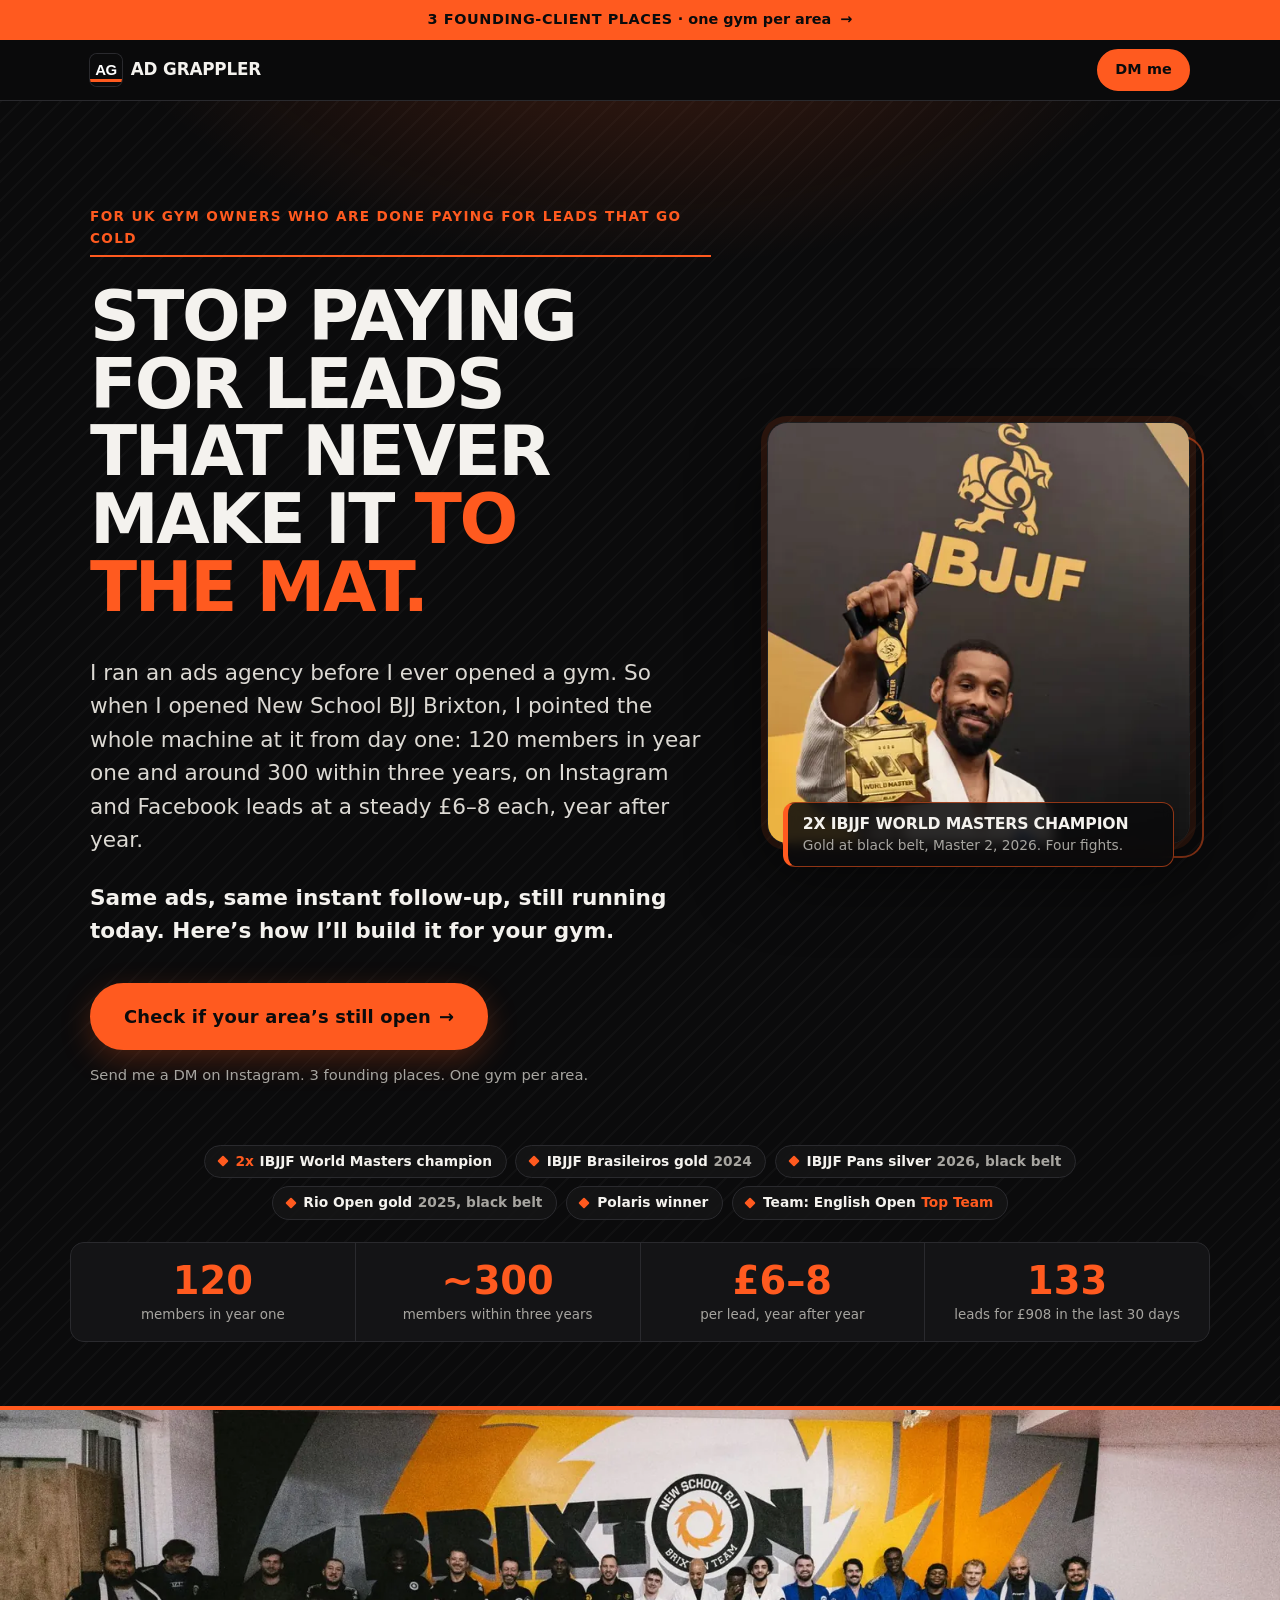
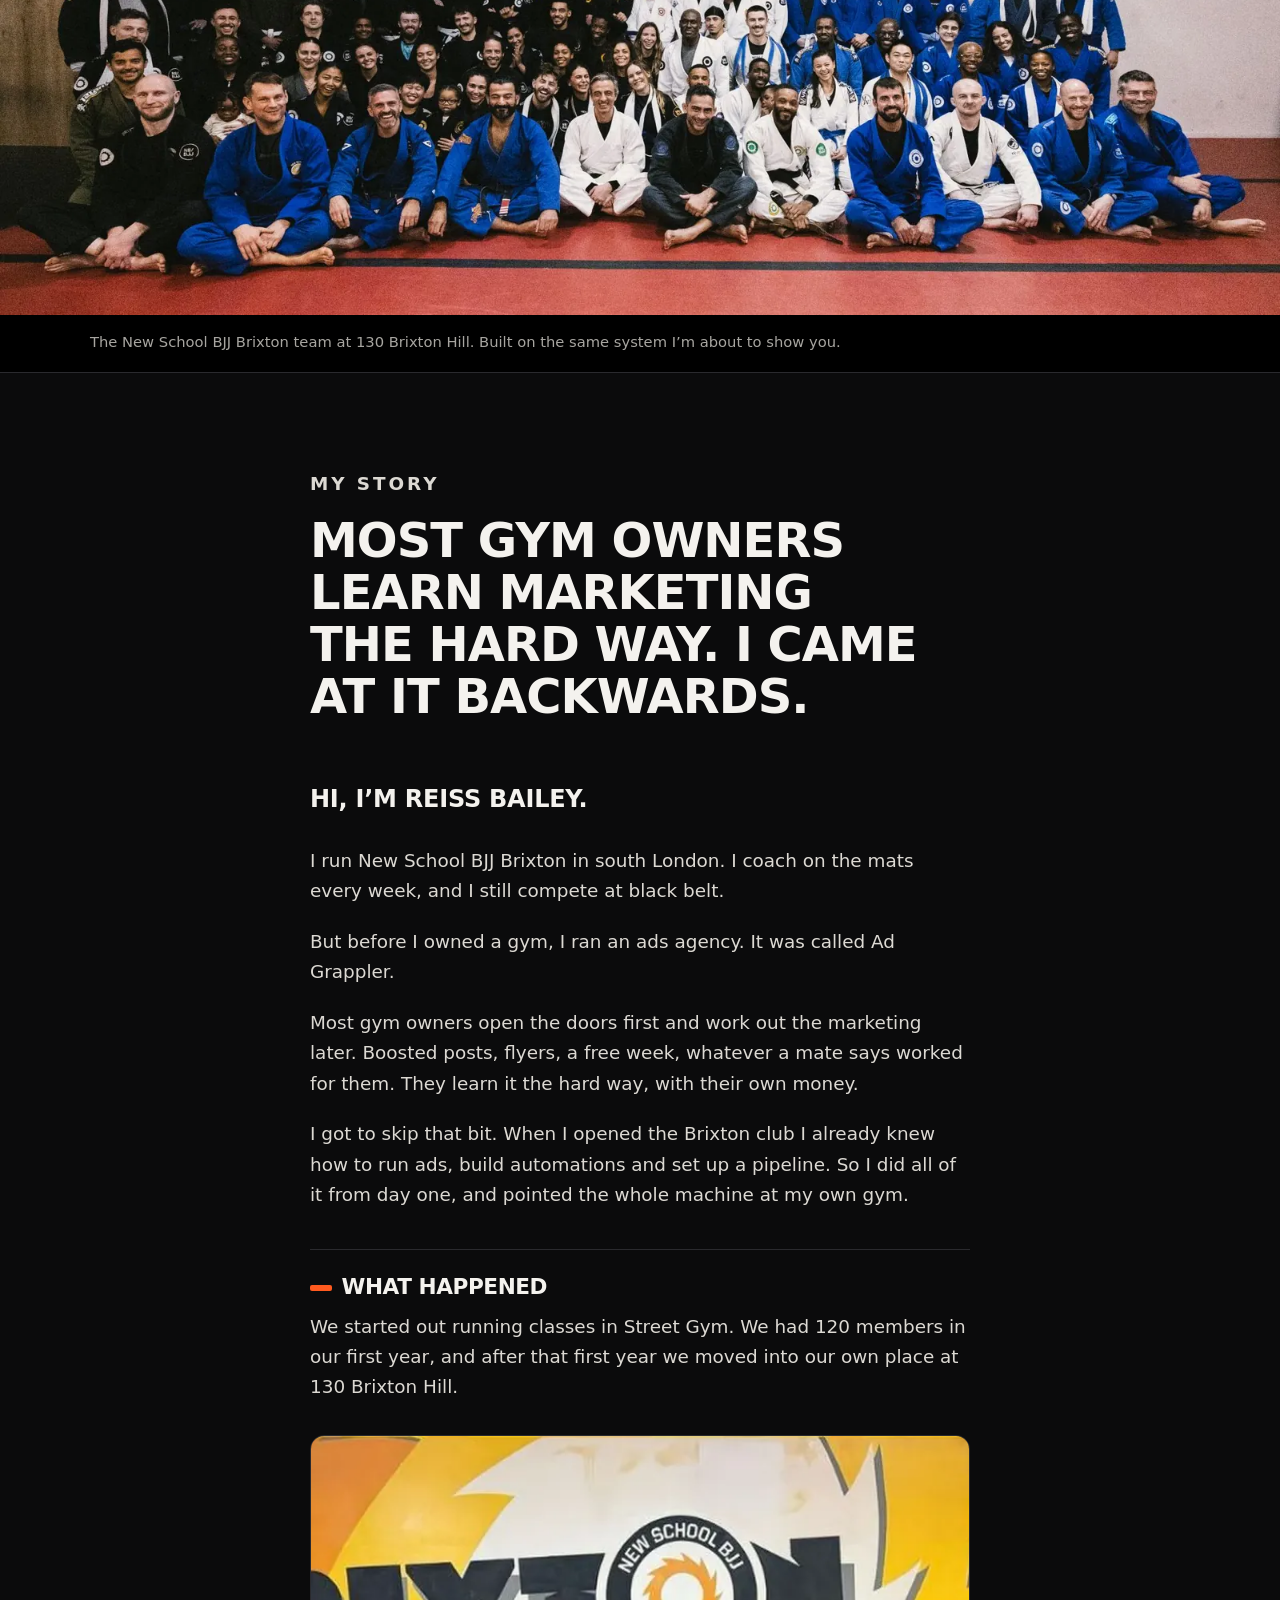
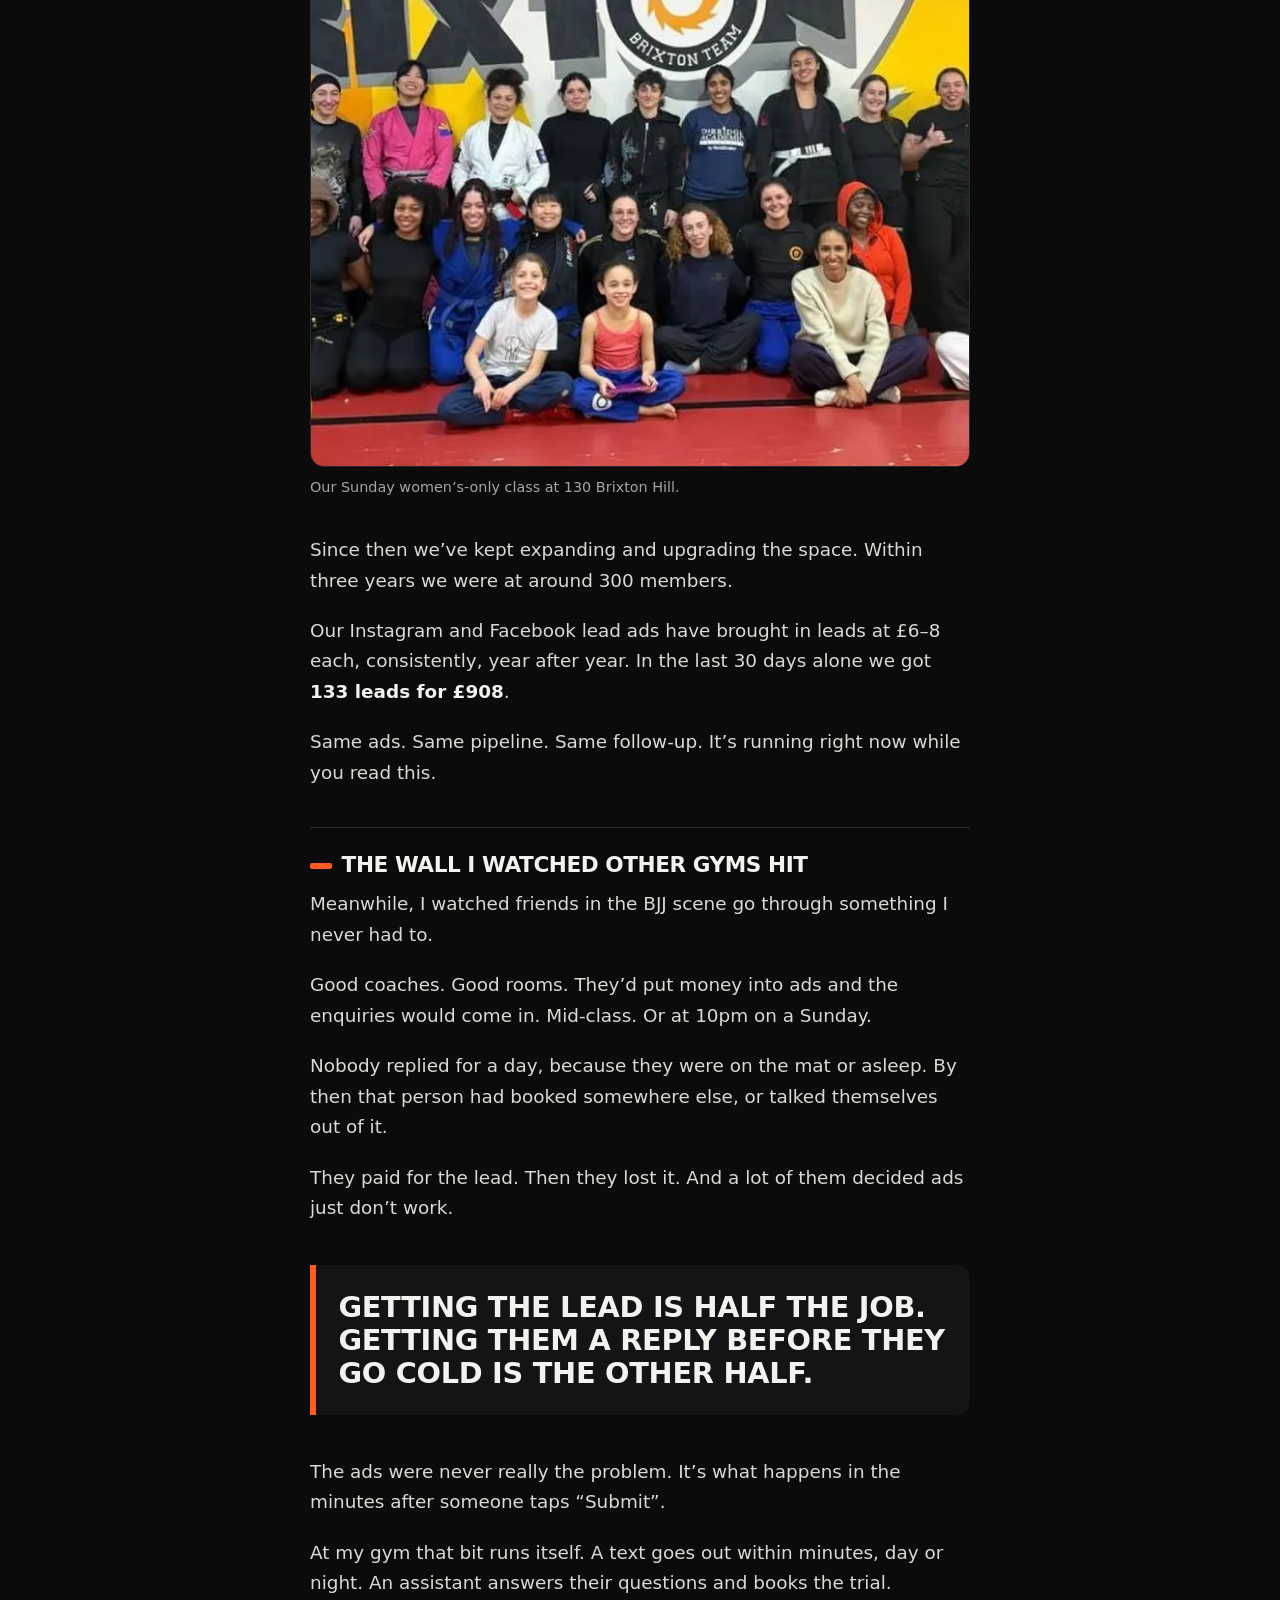
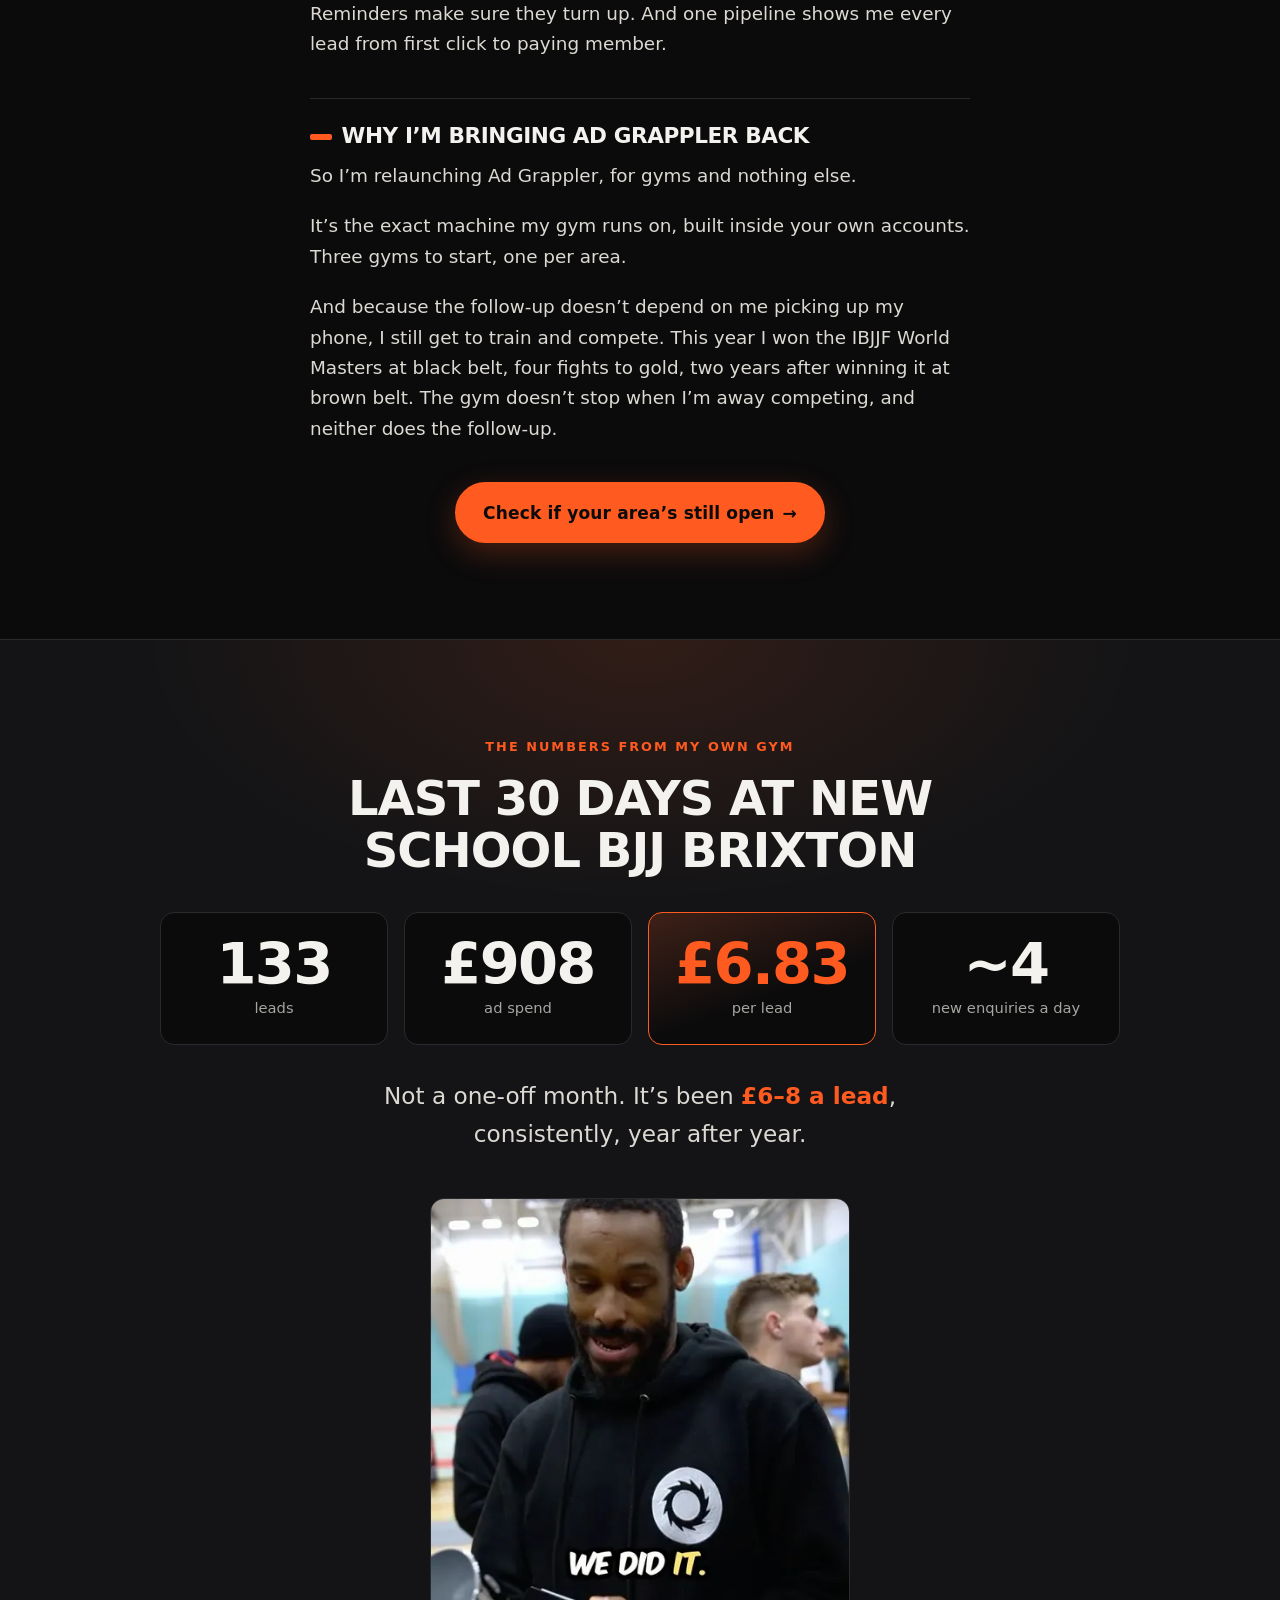
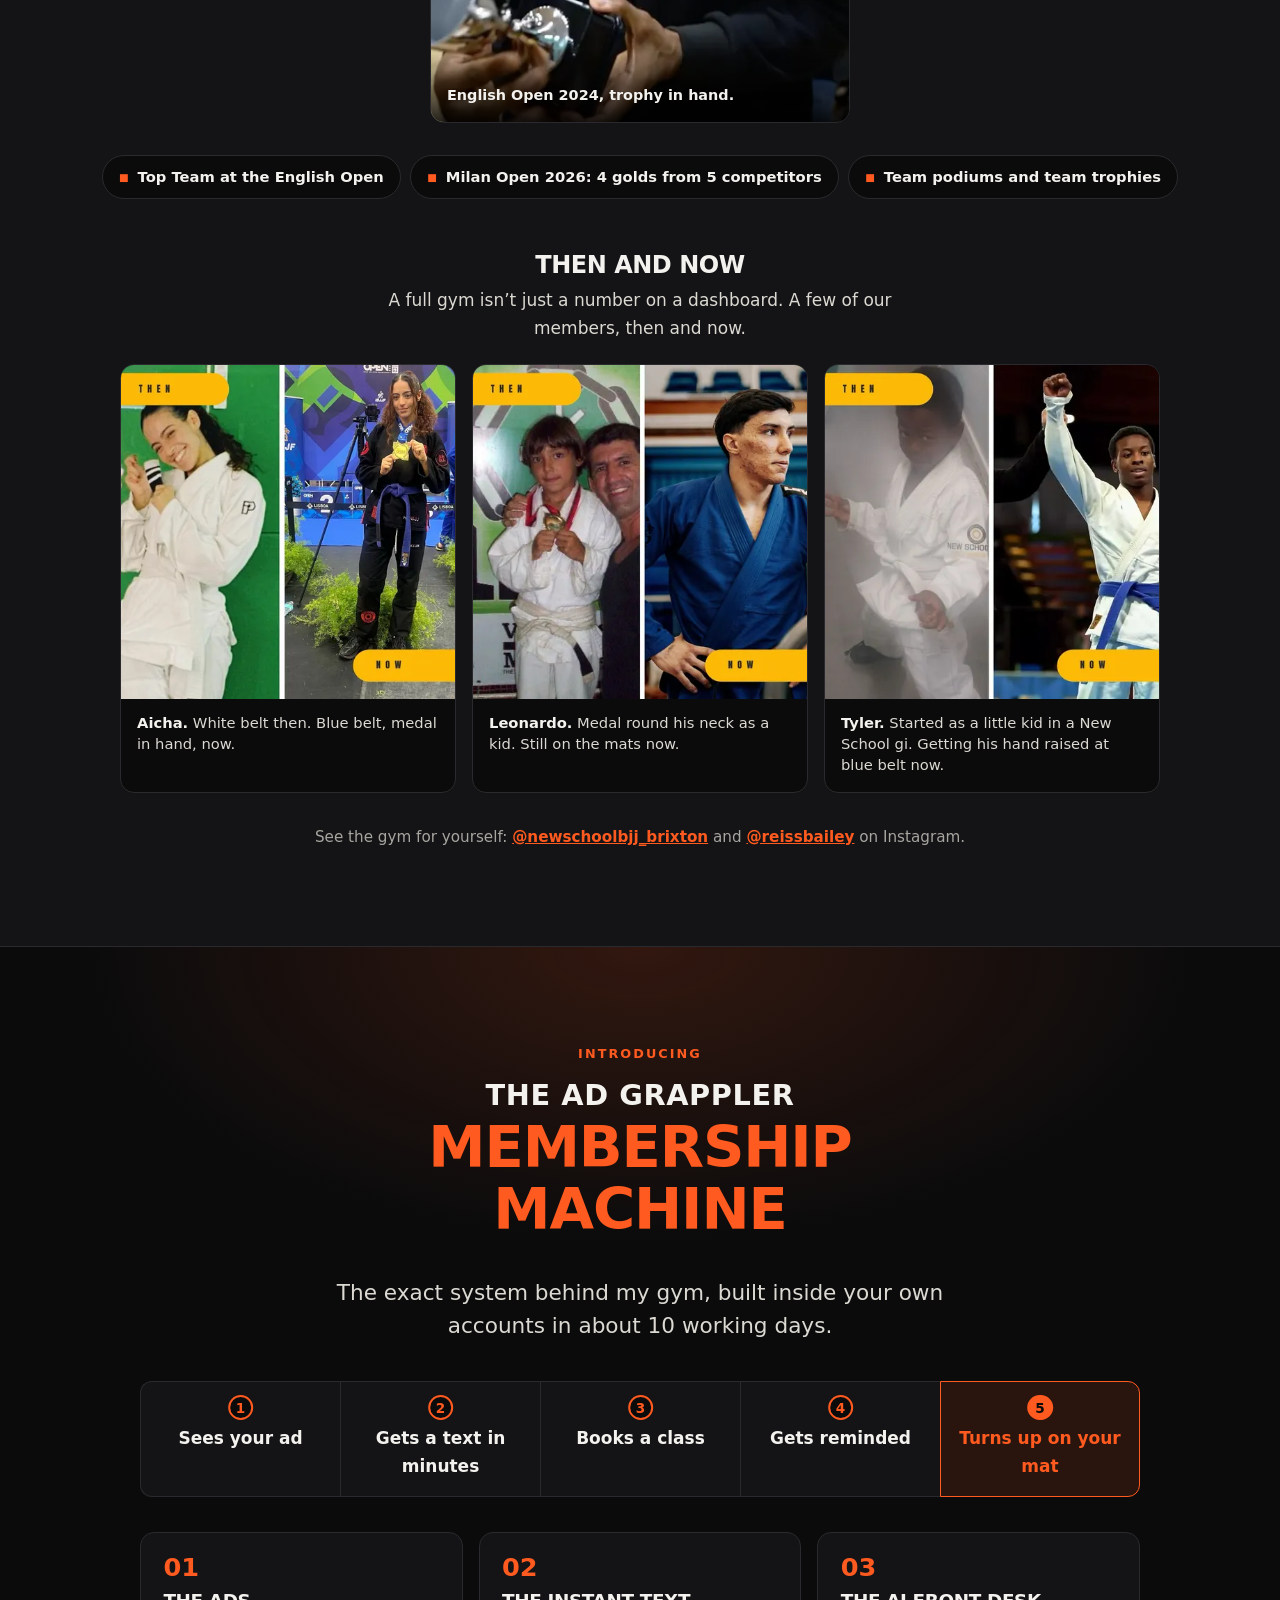
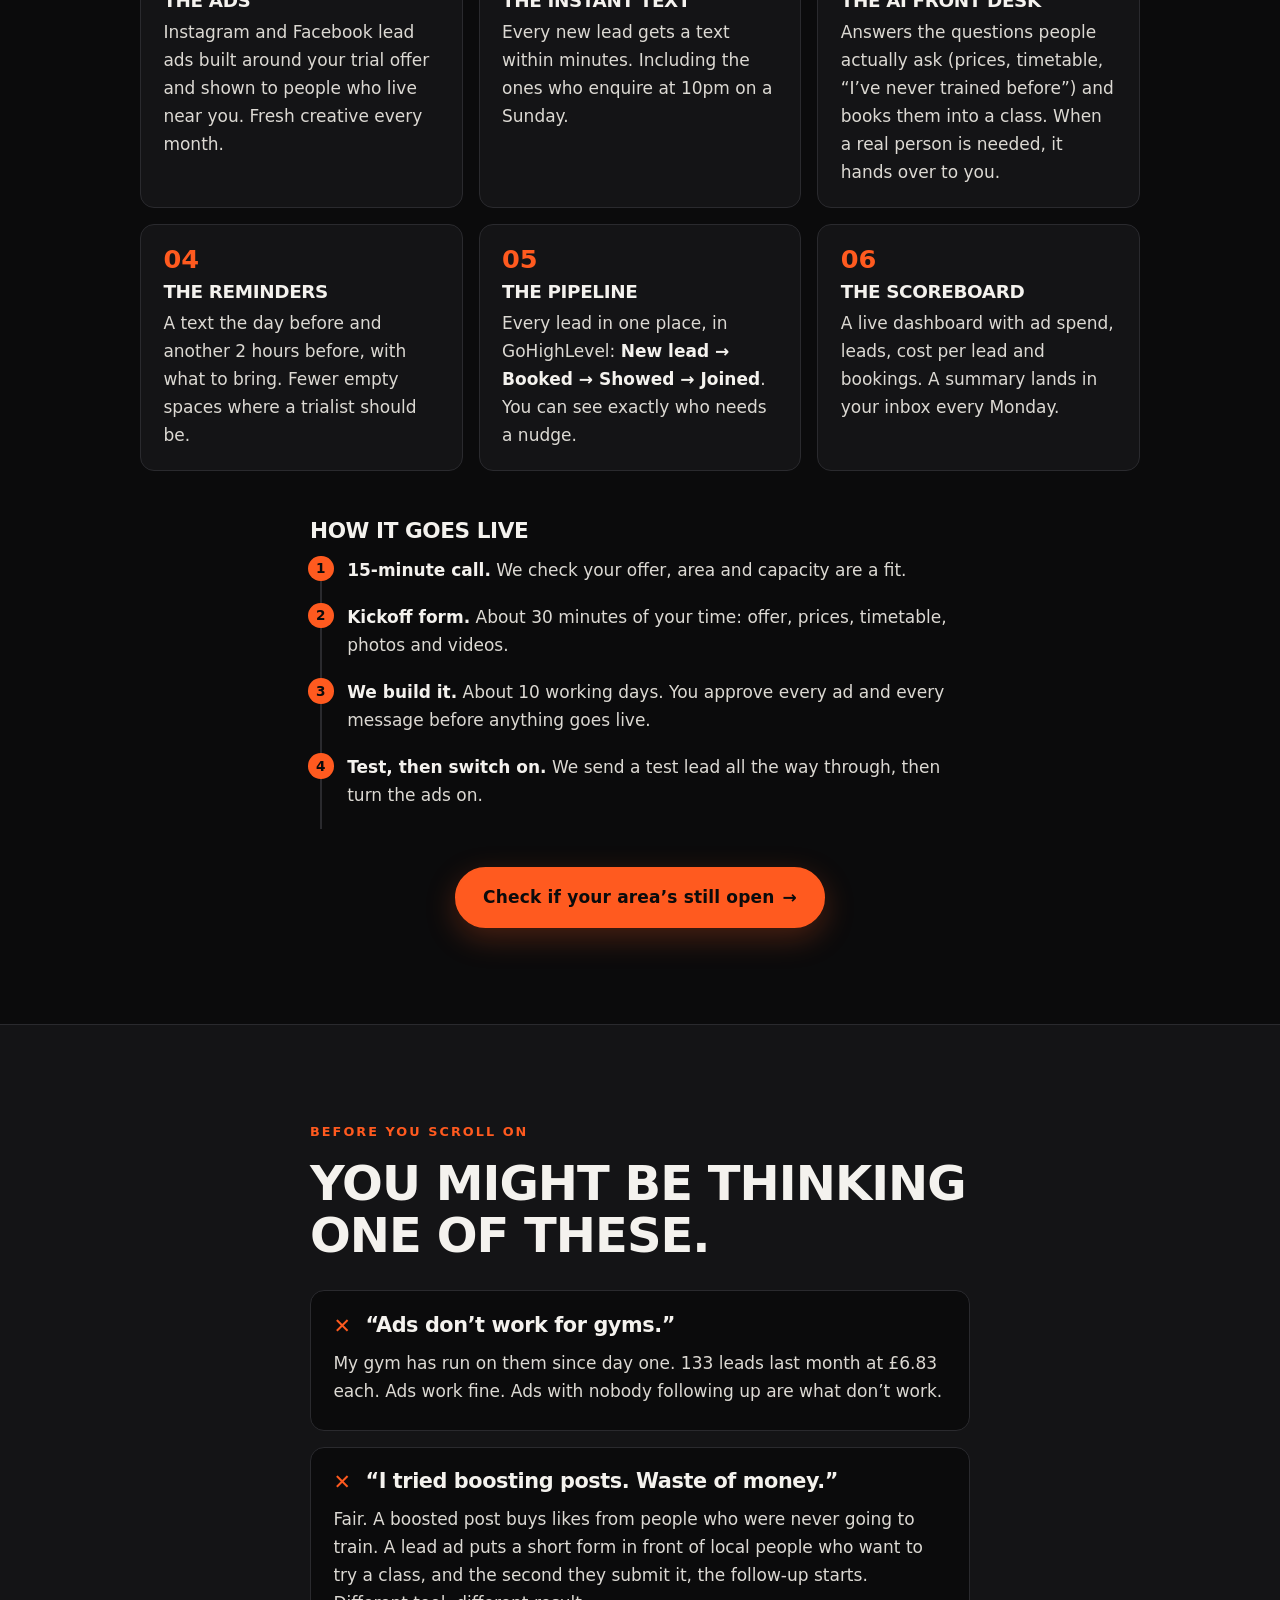
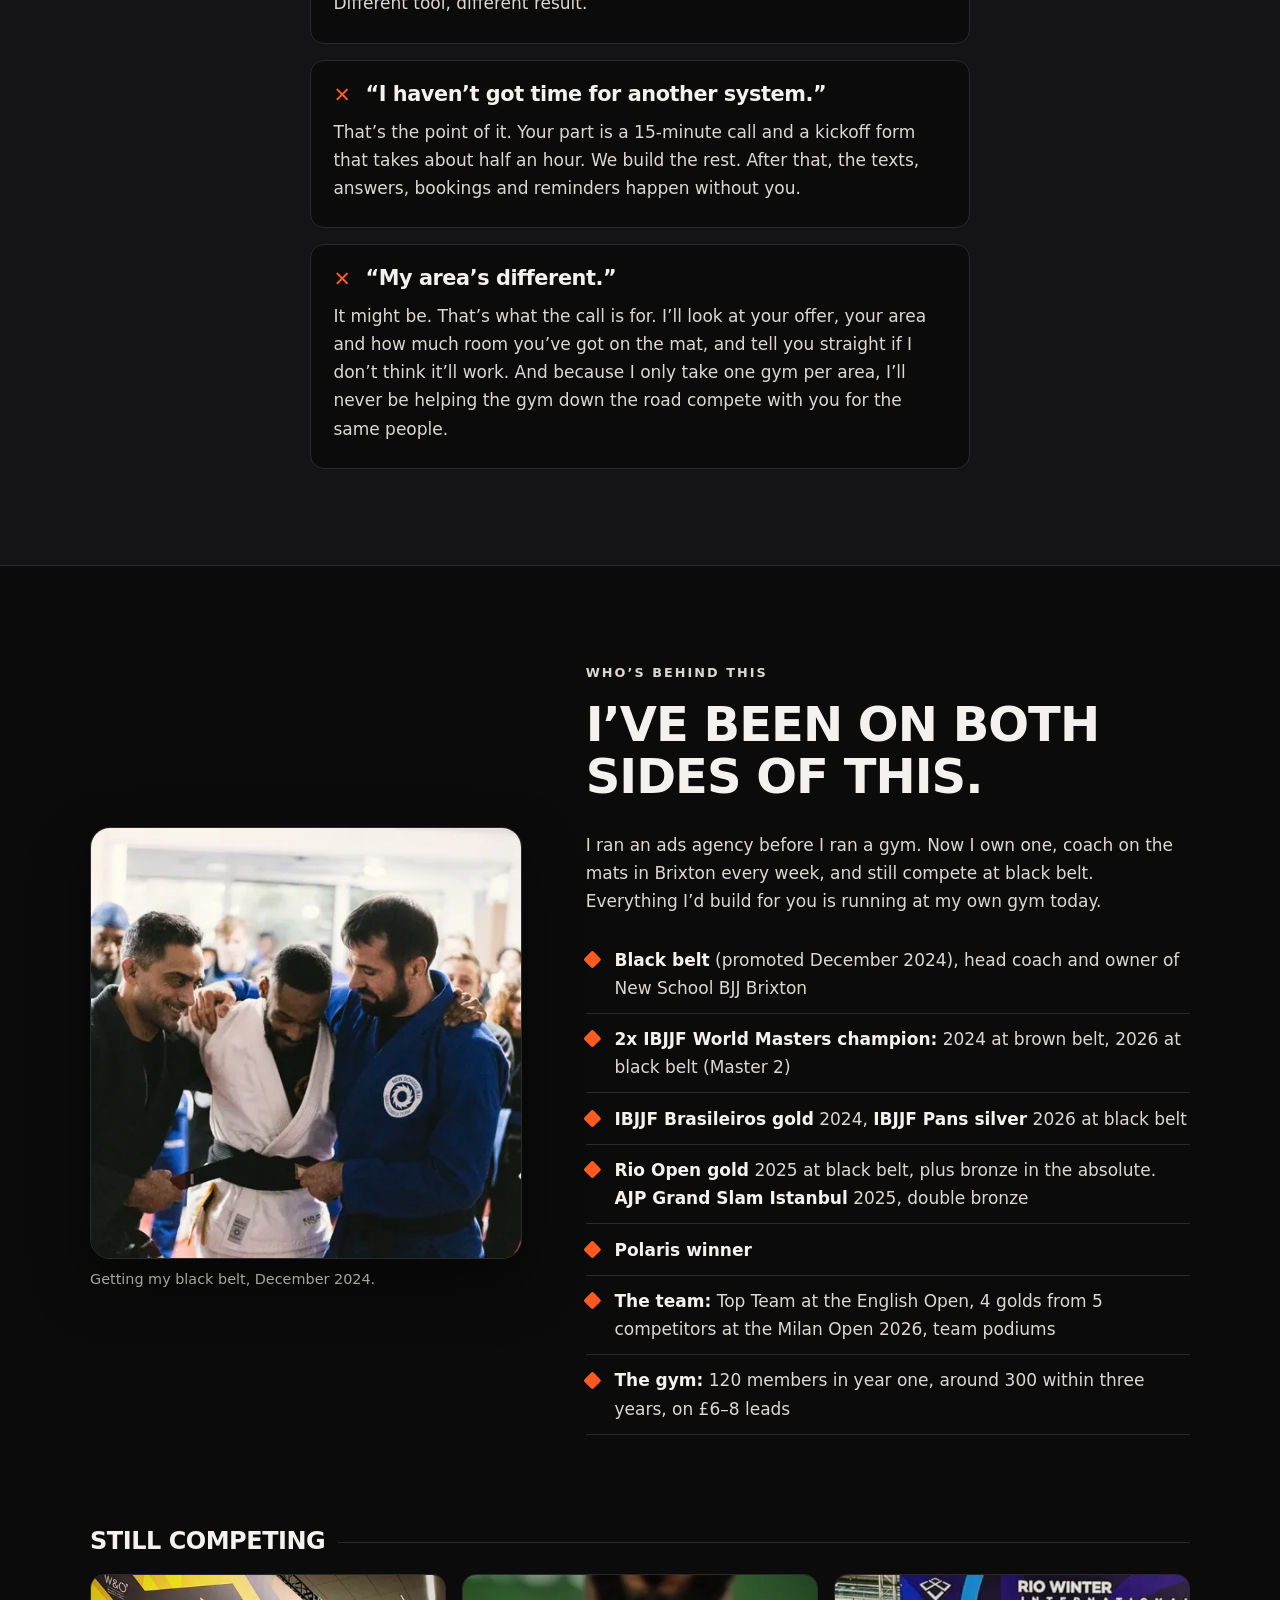
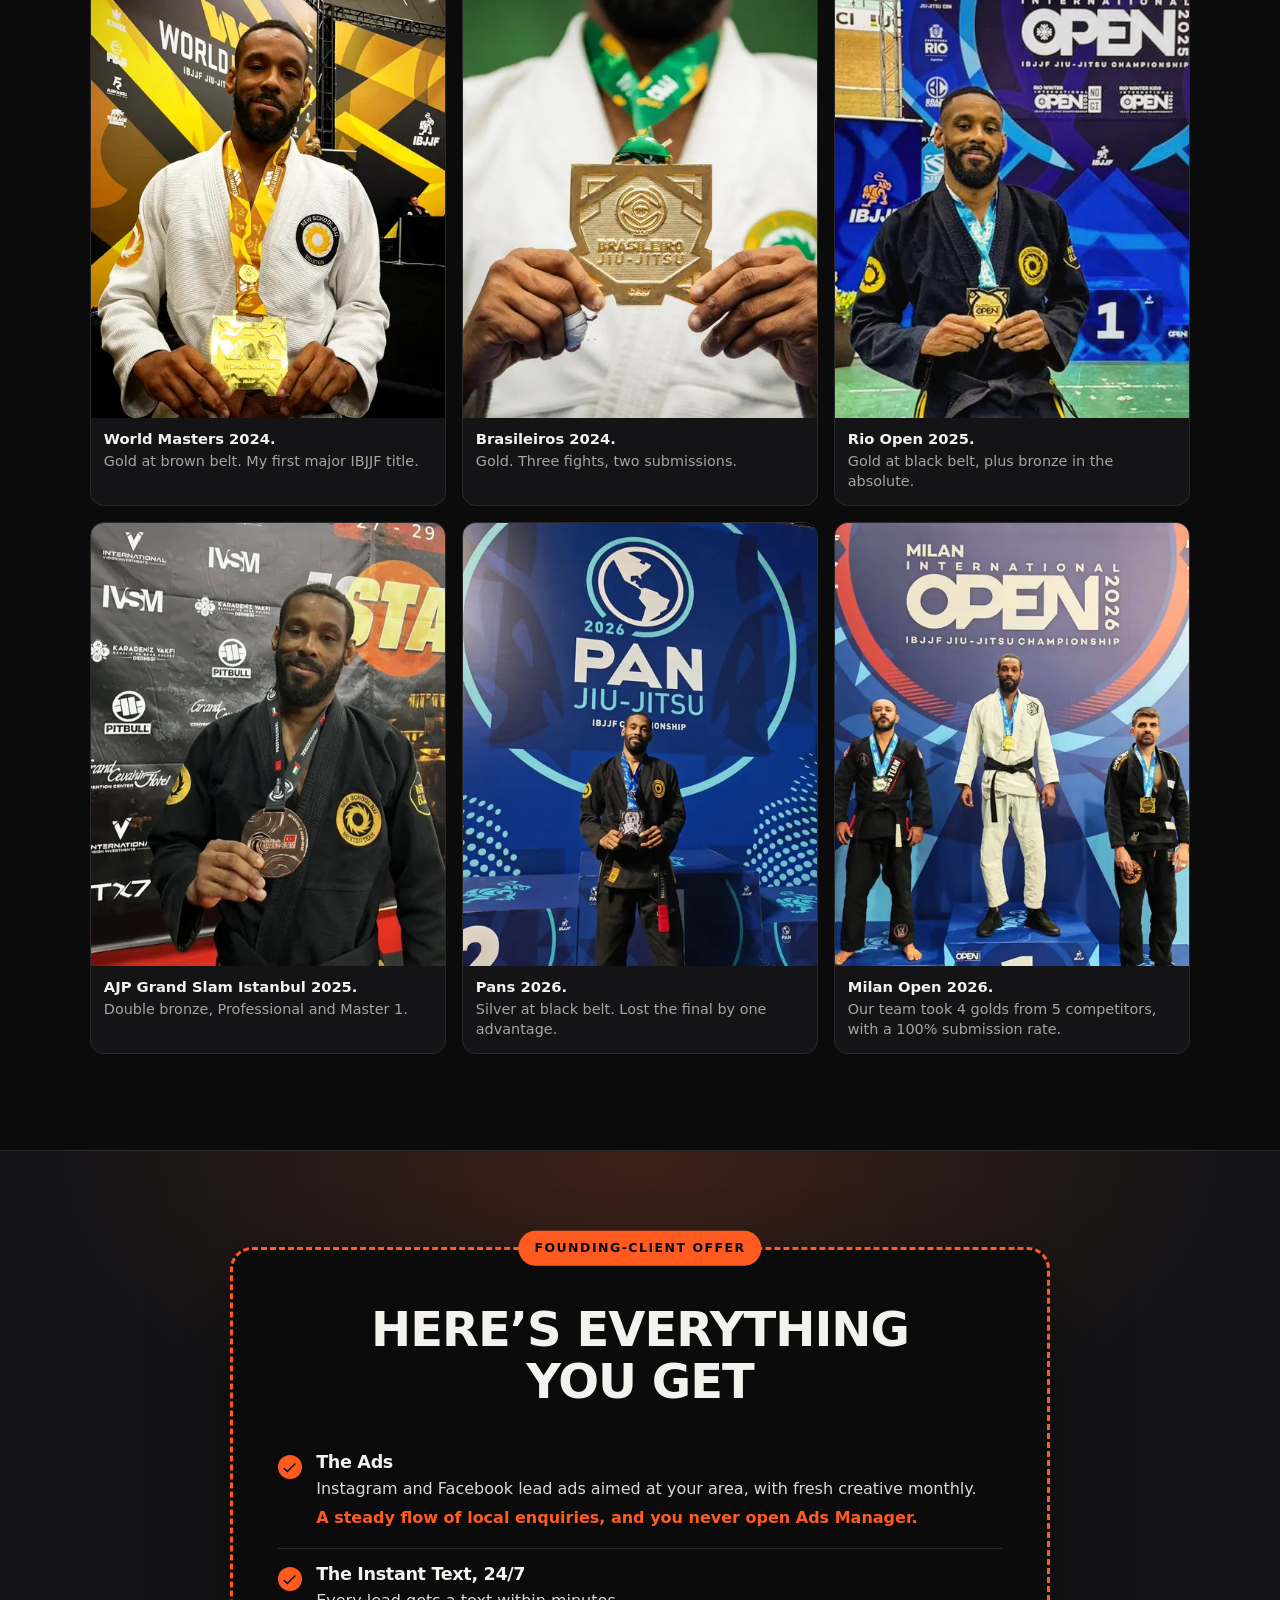
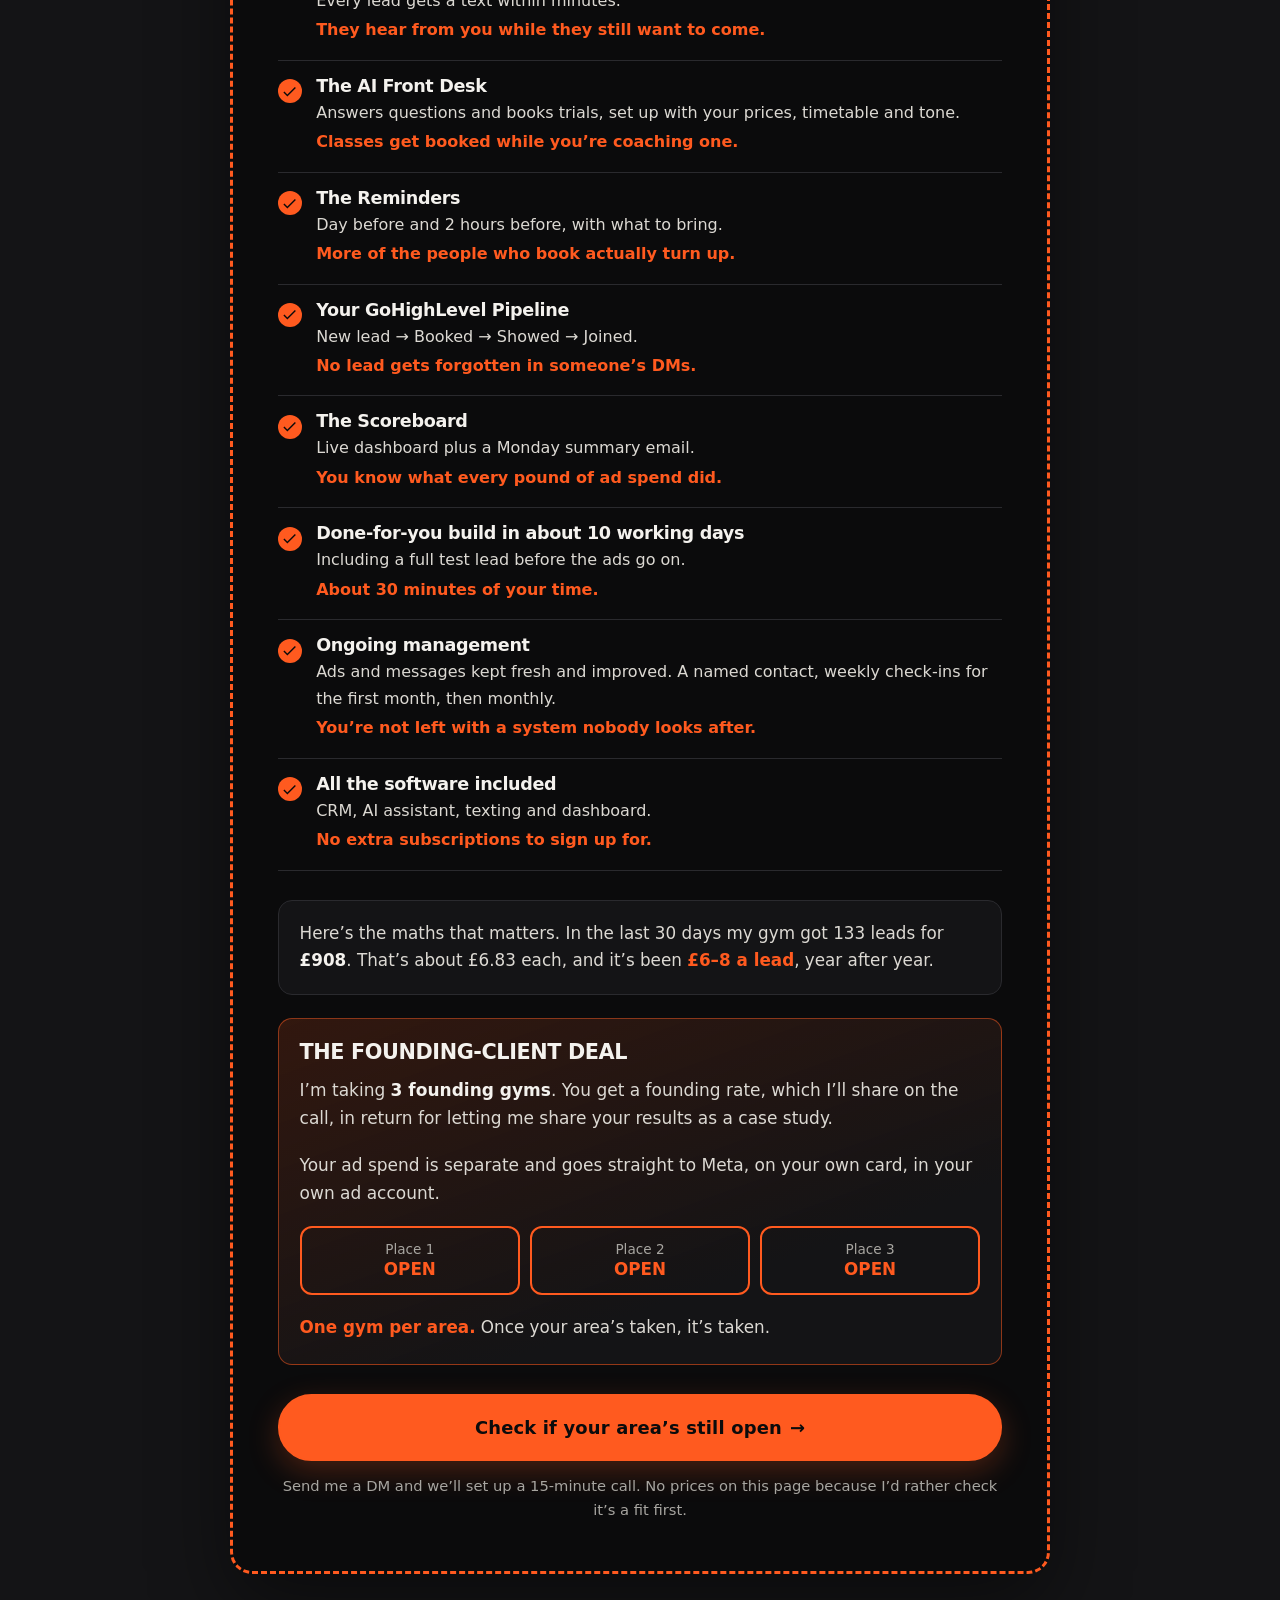
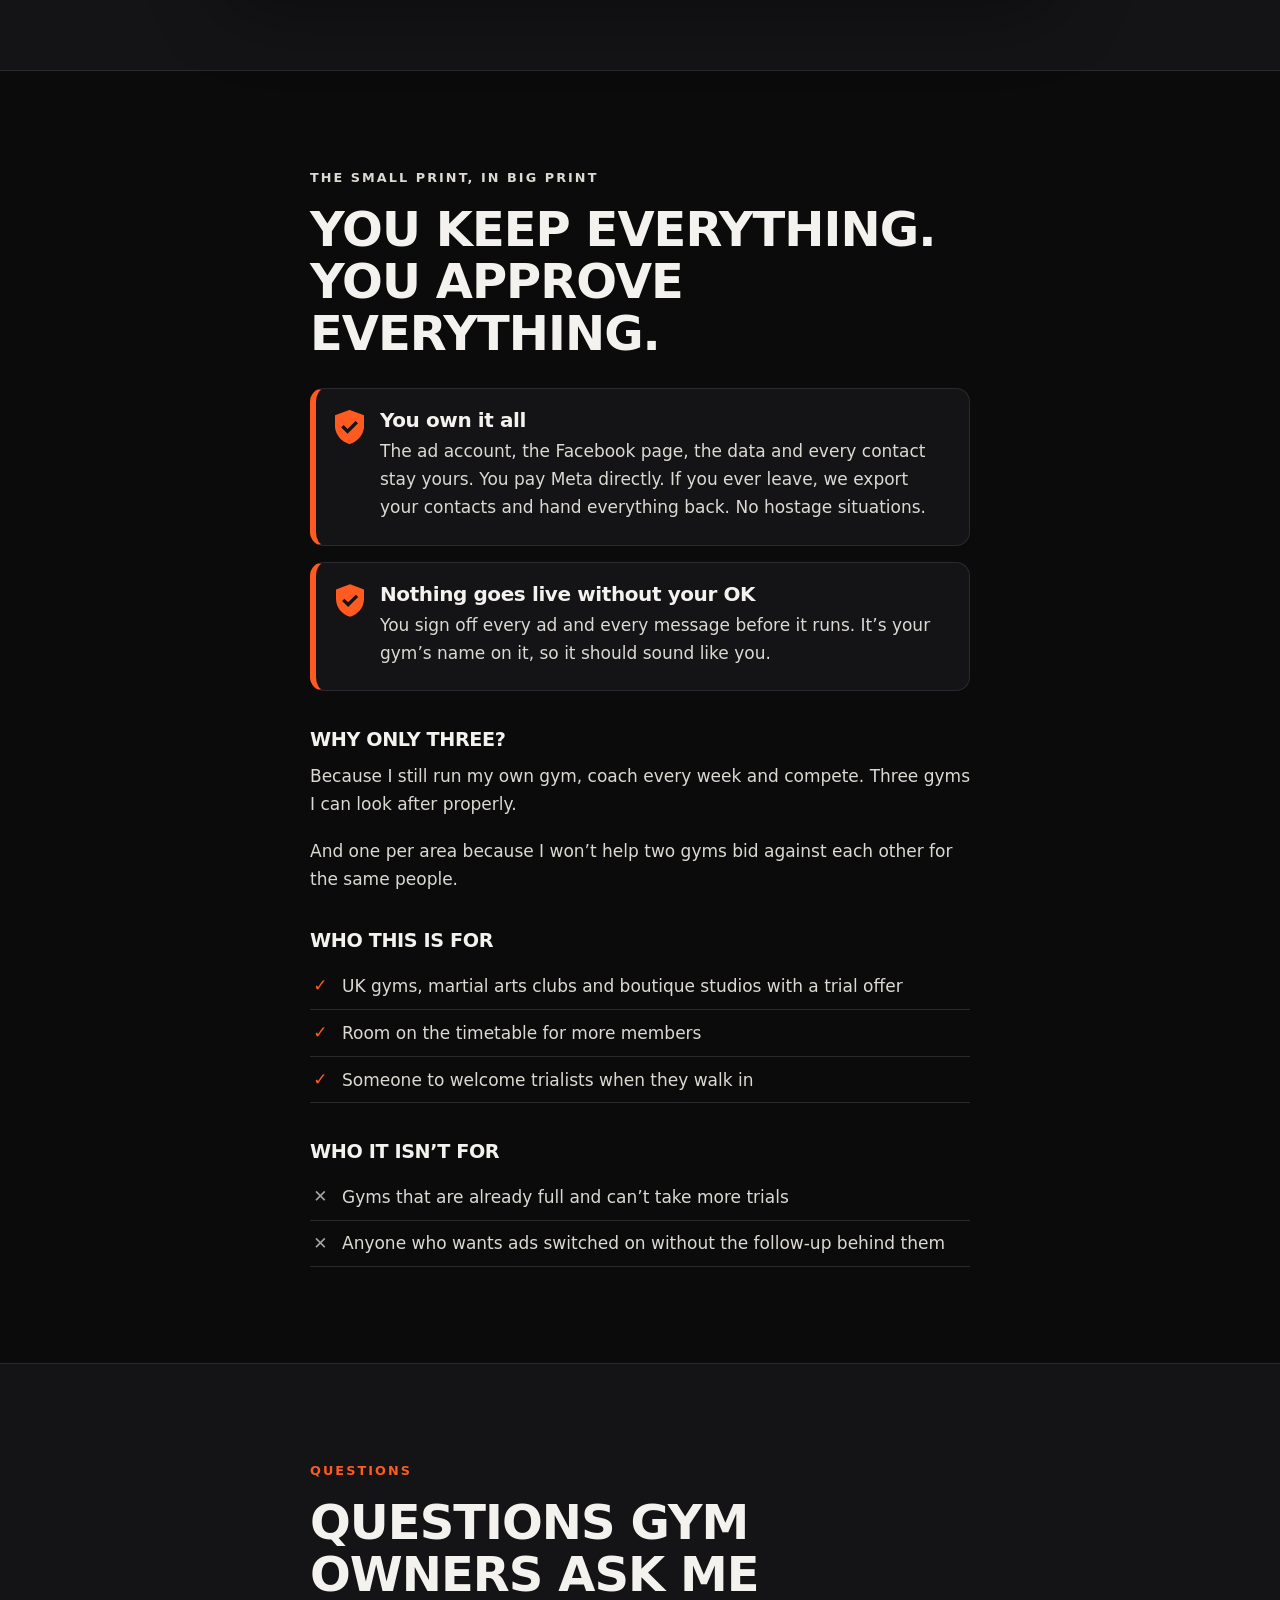
==== commit aeaef9be: "Tidy: remove placeholders, DM booking" ====
--- a/index.html
+++ b/index.html
@@ -1,28 +1,28 @@
 <!doctype html>
 <html lang="en-GB">
 <head>
+  <meta charset="utf-8">
   <meta name="robots" content="noindex, nofollow">
-  <meta charset="utf-8">
   <meta name="viewport" content="width=device-width, initial-scale=1">
   <title>Ad Grappler | Stop paying for leads that never make it to the mat</title>
   <meta name="description" content="I ran an ads agency, then opened a jiu-jitsu gym in Brixton and pointed the whole machine at it: 120 members in year one, around 300 within three years, on £6–8 leads. Now I’ll build it for 3 UK gyms, one per area.">
   <meta name="theme-color" content="#0b0b0c">
-  <!-- [PLACEHOLDER: live domain] Set canonical + og:url to the real domain, and make og:image an absolute URL, once the site has a home. -->
-  <link rel="canonical" href="https://PLACEHOLDER-DOMAIN/">
+  <!-- Preview domain (GitHub Pages). Swap canonical, og:url and image URLs to the real domain once it's bought. -->
+  <link rel="canonical" href="https://reissbailey-beep.github.io/adgrappler/">
   <meta property="og:type" content="website">
   <meta property="og:site_name" content="Ad Grappler">
   <meta property="og:locale" content="en_GB">
   <meta property="og:title" content="Stop paying for leads that never make it to the mat">
   <meta property="og:description" content="The ads and instant follow-up machine behind New School BJJ Brixton: 120 members in year one, around 300 within three years, leads at £6–8. Built for your gym. 3 founding places, one gym per area.">
-  <meta property="og:url" content="https://PLACEHOLDER-DOMAIN/">
-  <meta property="og:image" content="og-image.png">
+  <meta property="og:url" content="https://reissbailey-beep.github.io/adgrappler/">
+  <meta property="og:image" content="https://reissbailey-beep.github.io/adgrappler/og-image.png">
   <meta property="og:image:width" content="1200">
   <meta property="og:image:height" content="630">
   <meta property="og:image:alt" content="Reiss Bailey holding his 2026 IBJJF World Masters gold medal, next to the headline: stop paying for leads that never make it to the mat">
   <meta name="twitter:card" content="summary_large_image">
   <meta name="twitter:title" content="Stop paying for leads that never make it to the mat">
   <meta name="twitter:description" content="I ran an ads agency, then opened a gym and pointed the whole machine at it. Now I’ll build it for your gym.">
-  <meta name="twitter:image" content="og-image.png">
+  <meta name="twitter:image" content="https://reissbailey-beep.github.io/adgrappler/og-image.png">
   <link rel="icon" href="favicon.svg" type="image/svg+xml">
   <link rel="preload" as="image" type="image/webp" imagesrcset="img/web/reiss-worlds-2026-480.webp 480w, img/web/reiss-worlds-2026-800.webp 800w, img/web/reiss-worlds-2026-1200.webp 1200w" imagesizes="(min-width: 960px) 440px, (min-width: 600px) 480px, 88vw">
   <link rel="stylesheet" href="styles.css">
@@ -41,8 +41,8 @@
         <img src="favicon.svg" alt="" width="32" height="32">
         <span>Ad Grappler</span>
       </a>
-      <!-- [PLACEHOLDER: booking link] Replace every href="#book" on this page with the Calendly / GHL booking URL. -->
-      <a class="btn btn-sm" href="#book">Book a call</a>
+      <!-- TEMPORARY: every booking button opens an Instagram DM to @reissbailey (calls arranged by DM) until the GHL calendar link arrives. Then swap all ig.me/m/reissbailey links for it. -->
+      <a class="btn btn-sm" href="https://ig.me/m/reissbailey" target="_blank" rel="noopener">DM me<span class="visually-hidden"> (opens in a new tab)</span></a>
     </div>
   </header>
 
@@ -54,11 +54,11 @@
         <div class="hero-copy">
           <p class="pre-head">For UK gym owners who are done paying for leads that go cold</p>
           <h1 id="hero-title">Stop paying for leads that never make it <span class="accent">to the mat.</span></h1>
-          <p class="sub">I ran an ads agency before I ever opened a gym. So when I opened New School BJJ Brixton, I pointed the whole machine at it from day one: 120 members in year one and around 300 within three years, on Instagram and Facebook leads that cost £6–8 each. The UK average is about £22.</p>
+          <p class="sub">I ran an ads agency before I ever opened a gym. So when I opened New School BJJ Brixton, I pointed the whole machine at it from day one: 120 members in year one and around 300 within three years, on Instagram and Facebook leads at a steady £6–8 each, year after year.</p>
           <p class="sub sub-strong">Same ads, same instant follow-up, still running today. Here’s how I’ll build it for your gym.</p>
           <div class="cta-block">
-            <a class="btn btn-lg" href="#book">Check if your area’s still open</a>
-            <p class="cta-note">15-minute call. 3 founding places. One gym per area.</p>
+            <a class="btn btn-lg" href="https://ig.me/m/reissbailey" target="_blank" rel="noopener">Check if your area’s still open<span class="visually-hidden"> (opens in a new tab)</span></a>
+            <p class="cta-note">Send me a DM on Instagram. 3 founding places. One gym per area.</p>
           </div>
         </div>
         <figure class="hero-photo">
@@ -84,7 +84,7 @@
       <ul class="proof-strip wrap" aria-label="Results from New School BJJ Brixton">
         <li><strong>120</strong><span>members in year one</span></li>
         <li><strong>~300</strong><span>members within three years</span></li>
-        <li><strong>£6–8</strong><span>per lead, consistently (UK avg ~£22)</span></li>
+        <li><strong>£6–8</strong><span>per lead, year after year</span></li>
         <li><strong>133</strong><span>leads for £908 in the last 30 days</span></li>
       </ul>
     </section>
@@ -96,7 +96,7 @@
   <img src="img/web/nsbjj-brixton-team-1600.jpg" srcset="img/web/nsbjj-brixton-team-800.jpg 800w, img/web/nsbjj-brixton-team-1600.jpg 1600w" sizes="100vw" width="1600" height="632" loading="lazy" decoding="async"
        alt="Around 70 members of New School BJJ Brixton sitting together on the mats in front of the gym’s orange Brixton mural">
 </picture>
-      <figcaption>The New School BJJ Brixton team at 130 Brixton Hill. Built on the same system I’m about to show you. <span class="confirm">[REISS TO CONFIRM: photo date. If it’s true, a stronger caption is “Nearly everyone on this photo found us through an ad.”]</span></figcaption>
+      <figcaption>The New School BJJ Brixton team at 130 Brixton Hill. Built on the same system I’m about to show you.</figcaption>
     </figure>
 
     <!-- ========== STORY ========== -->
@@ -108,7 +108,6 @@
         <p class="lead-in">Hi, I’m Reiss Bailey.</p>
         <p>I run New School BJJ Brixton in south London. I coach on the mats every week, and I still compete at black belt.</p>
         <p>But before I owned a gym, I ran an ads agency. It was called Ad Grappler.</p>
-        <p class="confirm-box"><strong>[REISS TO CONFIRM]</strong> One line on the old agency: roughly how long you ran it and who it was for (e.g. “three years running Meta ads for local businesses”). It makes the “backwards” bit land harder.</p>
         <p>Most gym owners open the doors first and work out the marketing later. Boosted posts, flyers, a free week, whatever a mate says worked for them. They learn it the hard way, with their own money.</p>
         <p>I got to skip that bit. When I opened the Brixton club I already knew how to run ads, build automations and set up a pipeline. So I did all of it from day one, and pointed the whole machine at my own gym.</p>
 
@@ -123,7 +122,7 @@
           <figcaption>Our Sunday women’s-only class at 130 Brixton Hill.</figcaption>
         </figure>
         <p>Since then we’ve kept expanding and upgrading the space. Within three years we were at around 300 members.</p>
-        <p>Our Instagram and Facebook lead ads have brought in leads at £6–8 each, consistently. The UK average is about £22. In the last 30 days alone we got <strong>133 leads for £908</strong>.</p>
+        <p>Our Instagram and Facebook lead ads have brought in leads at £6–8 each, consistently, year after year. In the last 30 days alone we got <strong>133 leads for £908</strong>.</p>
         <p>Same ads. Same pipeline. Same follow-up. It’s running right now while you read this.</p>
 
         <h3>The wall I watched other gyms hit</h3>
@@ -143,7 +142,7 @@
         <p>And because the follow-up doesn’t depend on me picking up my phone, I still get to train and compete. This year I won the IBJJF World Masters at black belt, four fights to gold, two years after winning it at brown belt. The gym doesn’t stop when I’m away competing, and neither does the follow-up.</p>
 
         <div class="cta-inline">
-          <a class="btn" href="#book">Check if your area’s still open</a>
+          <a class="btn" href="https://ig.me/m/reissbailey" target="_blank" rel="noopener">Check if your area’s still open<span class="visually-hidden"> (opens in a new tab)</span></a>
         </div>
       </div>
     </section>
@@ -161,27 +160,10 @@
           <li><strong>~4</strong><span>new enquiries a day</span></li>
         </ul>
 
-        <div class="compare" role="img" aria-label="Cost per lead: New School BJJ Brixton £6.83 versus UK fitness average about £22">
-          <div class="bar-row">
-            <span class="bar-label">My gym</span>
-            <span class="bar"><span class="fill fill-us" style="--w:31%"></span></span>
-            <span class="bar-val">£6.83</span>
-          </div>
-          <div class="bar-row">
-            <span class="bar-label">UK fitness average</span>
-            <span class="bar"><span class="fill fill-avg" style="--w:100%"></span></span>
-            <span class="bar-val">~£22</span>
-          </div>
-          <p class="source">UK average from <a href="https://weirdigital.media/ppc-benchmarks-for-uk-industries-2026/" rel="noopener" target="_blank">Weir Digital, PPC benchmarks for UK industries 2026<span class="visually-hidden"> (opens in a new tab)</span></a>.</p>
-        </div>
-
-        <p class="anchor-line">At £22 a lead, those same 133 leads would have cost about <strong>£2,926</strong>. They cost <strong>£908</strong>.</p>
-
-        <div class="proof-media">
-          <!-- [PLACEHOLDER: Ads Manager screenshot] Replace with a real screenshot of the last-30-days results (133 leads, £908). Blur anything private. -->
-          <div class="ph" role="img" aria-label="Placeholder for an Ads Manager screenshot">
-            <span>[PLACEHOLDER]<br>Screenshot of Meta Ads Manager:<br>last 30 days, 133 leads, £908</span>
-          </div>
+        <p class="anchor-line">Not a one-off month. It’s been <strong>£6–8 a lead</strong>, consistently, year after year.</p>
+
+        <div class="proof-media proof-media-single">
+          <!-- ADS MANAGER SCREENSHOT goes back here (last 30 days: 133 leads, £908) once Reiss sends it. Restore the two-column .proof-media layout in styles.css when it does. -->
           <figure class="media-photo">
             <picture>
   <source type="image/webp" srcset="img/web/team-english-open-2024-480.webp 480w, img/web/team-english-open-2024-720.webp 720w" sizes="(min-width: 760px) 380px, 92vw">
@@ -292,7 +274,7 @@
             <li><b>Test, then switch on.</b> We send a test lead all the way through, then turn the ads on.</li>
           </ol>
           <div class="cta-inline">
-            <a class="btn" href="#book">Check if your area’s still open</a>
+            <a class="btn" href="https://ig.me/m/reissbailey" target="_blank" rel="noopener">Check if your area’s still open<span class="visually-hidden"> (opens in a new tab)</span></a>
           </div>
         </div>
       </div>
@@ -347,7 +329,6 @@
             <li><b>The team:</b> Top Team at the English Open, 4 golds from 5 competitors at the Milan Open 2026, team podiums</li>
             <li><b>The gym:</b> 120 members in year one, around 300 within three years, on £6–8 leads</li>
           </ul>
-          <p class="confirm-box"><strong>[REISS TO CONFIRM]</strong> Years training, and the year of the English Open Top Team win. Add any other titles you want here.</p>
         </div>
       </div>
 
@@ -453,14 +434,14 @@
           </ul>
 
           <div class="stack-anchor">
-            <p>Here’s the maths that matters. At the UK average of about £22 a lead, my gym’s last 133 leads would have cost around <strong>£2,926</strong>. They cost <strong>£908</strong>.</p>
+            <p>Here’s the maths that matters. In the last 30 days my gym got 133 leads for <strong>£908</strong>. That’s about £6.83 each, and it’s been <strong>£6–8 a lead</strong>, year after year.</p>
           </div>
 
           <div class="founding">
             <h3>The founding-client deal</h3>
             <p>I’m taking <strong>3 founding gyms</strong>. You get a founding rate, which I’ll share on the call, in return for letting me share your results as a case study.</p>
             <p>Your ad spend is separate and goes straight to Meta, on your own card, in your own ad account.</p>
-            <!-- [PLACEHOLDER: places left] Update the "open/taken" state of each place as they fill. -->
+            <!-- Founding places: update the "open/taken" state of each place as they fill. -->
             <ul class="seats" aria-label="Founding places: 3 of 3 open">
               <li class="open">Place 1<br><b>Open</b></li>
               <li class="open">Place 2<br><b>Open</b></li>
@@ -469,8 +450,8 @@
             <p class="area"><strong>One gym per area.</strong> Once your area’s taken, it’s taken.</p>
           </div>
 
-          <a class="btn btn-lg btn-block" href="#book">Check if your area’s still open</a>
-          <p class="cta-note center">15 minutes. No prices on this page because I’d rather check it’s a fit first.</p>
+          <a class="btn btn-lg btn-block" href="https://ig.me/m/reissbailey" target="_blank" rel="noopener">Check if your area’s still open<span class="visually-hidden"> (opens in a new tab)</span></a>
+          <p class="cta-note center">Send me a DM and we’ll set up a 15-minute call. No prices on this page because I’d rather check it’s a fit first.</p>
         </div>
       </div>
     </section>
@@ -500,7 +481,6 @@
 
         <h3 class="sub-h">Why only three?</h3>
         <p>Because I still run my own gym, coach every week and compete. Three gyms I can look after properly.</p>
-        <p class="confirm-box"><strong>[REISS TO CONFIRM]</strong> Is that the real reason for only three places? Adjust if not.</p>
         <p>And one per area because I won’t help two gyms bid against each other for the same people.</p>
 
         <h3 class="sub-h">Who this is for</h3>
@@ -571,12 +551,12 @@
     <section class="final" id="book" aria-labelledby="book-title">
       <div class="read">
         <h2 id="book-title" class="center">If your area’s still open, let’s talk.</h2>
-        <p class="sub center">15 minutes. We’ll look at your offer, your area and your capacity, and I’ll tell you straight whether it’s a fit.</p>
+        <p class="sub center">Send me a DM on Instagram and we’ll set up a 15-minute call. We’ll look at your offer, your area and your capacity, and I’ll tell you straight whether it’s a fit.</p>
         <div class="cta-block center">
-          <!-- [PLACEHOLDER: booking link] -->
-          <a class="btn btn-lg" href="#book">Book my 15-minute call</a>
-          <!-- [PLACEHOLDER: contact email] Replace href and text with the real address. -->
-          <p class="cta-note">Rather email? <a href="mailto:PLACEHOLDER-EMAIL">[PLACEHOLDER: email]</a></p>
+          <!-- TEMPORARY: Instagram DM until the GHL calendar link arrives. -->
+          <a class="btn btn-lg" href="https://ig.me/m/reissbailey" target="_blank" rel="noopener">DM me to book a call<span class="visually-hidden"> (opens in a new tab)</span></a>
+          <!-- Email goes back here once there's an address. -->
+          <p class="cta-note">Opens a DM to @reissbailey on Instagram.</p>
         </div>
 
         <div class="letter">
@@ -584,8 +564,8 @@
           <p class="sig">Reiss</p>
           <p class="sig-role">Reiss Bailey · Owner, New School BJJ Brixton · Founder, Ad Grappler</p>
 
-          <p class="ps"><b>P.S.</b> If you skipped to the bottom (I do it too): I ran an ads agency, then opened a gym and pointed the whole machine at it. 120 members in year one, around 300 within three years, on leads that cost £6–8 each when the UK average is about £22. I’m building the same machine for three gyms, one per area. Once your area’s gone, it’s gone.</p>
-          <p class="ps"><b>P.P.S.</b> Everything gets built in your accounts. You own the ads, the page and every contact, and you approve every message before it goes out. The only thing you’re risking is a 15-minute call. <a href="#book">Book it here.</a></p>
+          <p class="ps"><b>P.S.</b> If you skipped to the bottom (I do it too): I ran an ads agency, then opened a gym and pointed the whole machine at it. 120 members in year one, around 300 within three years, on leads that have cost £6–8 each, year after year. I’m building the same machine for three gyms, one per area. Once your area’s gone, it’s gone.</p>
+          <p class="ps"><b>P.P.S.</b> Everything gets built in your accounts. You own the ads, the page and every contact, and you approve every message before it goes out. The only thing you’re risking is a 15-minute call. <a href="https://ig.me/m/reissbailey" target="_blank" rel="noopener">Send me a DM to set it up.<span class="visually-hidden"> (opens in a new tab)</span></a></p>
         </div>
       </div>
     </section>
@@ -599,8 +579,8 @@
       </a>
       <p>Meta ads and instant follow-up for UK gyms. Built at New School BJJ Brixton, London.</p>
       <ul class="footer-links">
-        <li><a href="https://www.instagram.com/adgrappler/" rel="noopener" target="_blank">Instagram<span class="visually-hidden"> (opens in a new tab)</span></a></li>
-        <li><a href="mailto:PLACEHOLDER-EMAIL">[PLACEHOLDER: email]</a></li>
+        <li><a href="https://www.instagram.com/reissbailey/" rel="noopener" target="_blank">@reissbailey<span class="visually-hidden"> (opens in a new tab)</span></a></li>
+        <li><a href="https://www.instagram.com/newschoolbjj_brixton/" rel="noopener" target="_blank">@newschoolbjj_brixton<span class="visually-hidden"> (opens in a new tab)</span></a></li>
       </ul>
       <p class="copyright">© 2026 Ad Grappler</p>
     </div>
--- a/styles.css
+++ b/styles.css
@@ -43,13 +43,6 @@
 .accent { color: var(--accent); }
 section[id] { scroll-margin-top: 64px; }
 
-/* Placeholders + confirm notes: easy to spot, easy to delete */
-.confirm { color: var(--accent); font-weight: 700; font-size: .92em; }
-.confirm-box { border: 1px dashed rgba(255,90,31,.7); background: rgba(255,90,31,.07); padding: .8rem 1rem; border-radius: 10px; font-size: .95rem; color: #f0d9cf !important; }
-.confirm-box strong { color: var(--accent); }
-.ph { width: 100%; aspect-ratio: 4 / 3; border-radius: var(--radius); border: 2px dashed rgba(255,90,31,.6); display: grid; place-items: center; text-align: center; color: var(--muted); font-weight: 700; letter-spacing: .03em; padding: 1rem;
-  background: repeating-linear-gradient(135deg, rgba(255,255,255,.03) 0 2px, transparent 2px 14px), var(--bg-2); }
-.ph-tall { aspect-ratio: 4 / 5; }
 
 /* Top bar */
 .topbar { background: var(--accent); text-align: center; font-size: .9rem; }
@@ -123,21 +116,8 @@
 .big-stats .hl strong { color: var(--accent); }
 @media (min-width: 760px) { .big-stats { grid-template-columns: repeat(4, 1fr); } }
 
-.compare { max-width: 760px; margin: 2.5rem auto 0; background: var(--bg); border: 1px solid var(--line); border-radius: var(--radius); padding: 1.5rem 1.4rem 1rem; }
-.bar-row { display: grid; grid-template-columns: 1fr auto; grid-template-areas: "label val" "bar bar"; gap: .35rem .8rem; align-items: center; margin-bottom: 1rem; }
-.bar-label { grid-area: label; font-weight: 700; font-size: .95rem; }
-.bar-val { grid-area: val; font-family: var(--display); font-size: 1.3rem; }
-.bar { grid-area: bar; height: 18px; background: var(--bg-3); border-radius: 999px; overflow: hidden; }
-.fill { display: block; height: 100%; width: var(--w); border-radius: 999px; }
-.fill-us { background: var(--accent); }
-.fill-avg { background: #5b5955; }
-.source { font-size: .82rem; color: var(--muted); margin: .4rem 0 0; }
-@media (min-width: 640px) {
-  .bar-row { grid-template-columns: 170px 1fr 80px; grid-template-areas: "label bar val"; }
-  .bar-val { text-align: right; }
-}
 .anchor-line { text-align: center; font-size: clamp(1.15rem, 2.6vw, 1.45rem); max-width: 40rem; margin: 2rem auto 0; color: var(--body); }
-.anchor-line strong:last-child { color: var(--accent); }
+.anchor-line strong { color: var(--accent); }
 
 .proof-media { display: grid; gap: 1rem; margin: 2.8rem auto 0; max-width: 960px; }
 @media (min-width: 760px) { .proof-media { grid-template-columns: 1fr 1fr; } }
@@ -192,7 +172,6 @@
 .creds li { position: relative; padding: .7rem 0 .7rem 1.8rem; border-bottom: 1px solid var(--line); color: var(--body); }
 .creds li::before { content: ""; position: absolute; left: 0; top: 1.15rem; width: .8rem; height: .8rem; background: var(--accent); border-radius: 2px; transform: rotate(45deg); }
 @media (min-width: 900px) { .about-grid { grid-template-columns: 5fr 7fr; gap: 4rem; } }
-@media (max-width: 899px) { .about-photo .ph-tall { aspect-ratio: 4 / 3; } }
 
 /* ========== OFFER STACK ========== */
 .offer { padding: clamp(3.5rem, 9vw, 6rem) 0; border-top: 1px solid var(--line); background: radial-gradient(900px 500px at 50% 0%, rgba(255,90,31,.18), transparent 65%), var(--bg-2); }
@@ -273,7 +252,7 @@
 
 /* ===== Review fixes ===== */
 h1, h2 { text-wrap: balance; }
-.story .lead-in, .story h3, .pull, .parts li::before, .parts h3, .proof-strip strong, .big-stats strong, .bar-val,
+.story .lead-in, .story h3, .pull, .parts li::before, .parts h3, .proof-strip strong, .big-stats strong,
 .seats li b, .steps-title, .sub-h, .founding h3, .stack h2, .logo { font-weight: 900; }
 .h-small { display: block; font-size: .5em; letter-spacing: .02em; color: var(--text); margin-bottom: .2em; }
 .letter .sig { font-family: var(--display); font-weight: 900; font-style: italic; text-transform: none; font-size: 2.2rem; color: var(--accent) !important; margin: .2rem 0 .1rem; letter-spacing: -0.02em; }
@@ -325,7 +304,7 @@
 .story-photo img { width: 100%; border-radius: var(--radius); border: 1px solid var(--line); }
 .story-photo figcaption, .about-photo figcaption, .media-photo figcaption { font-size: .9rem; color: var(--muted); margin-top: .6rem; }
 
-/* Proof media: placeholder + English Open photo */
+/* Proof media: English Open photo (Ads Manager screenshot slot hidden for now; see comment in index.html) */
 .media-photo { position: relative; border-radius: var(--radius); overflow: hidden; border: 1px solid var(--line); background: #000; aspect-ratio: 4 / 5; }
 .media-photo picture, .media-photo img { width: 100%; height: 100%; }
 .media-photo img { object-fit: cover; object-position: center 35%; }
@@ -335,6 +314,10 @@
   .media-photo { aspect-ratio: auto; min-height: 100%; }
   .media-photo picture { position: absolute; inset: 0; }
 }
+/* Single photo on its own: centred, fixed 4:5 frame at every width */
+.proof-media.proof-media-single { grid-template-columns: 1fr; max-width: 420px; }
+.proof-media-single .media-photo { aspect-ratio: 4 / 5; min-height: 0; }
+.proof-media-single .media-photo picture { position: static; }
 
 /* Members: then and now */
 .members { margin: 3.4rem auto 0; max-width: 1040px; }
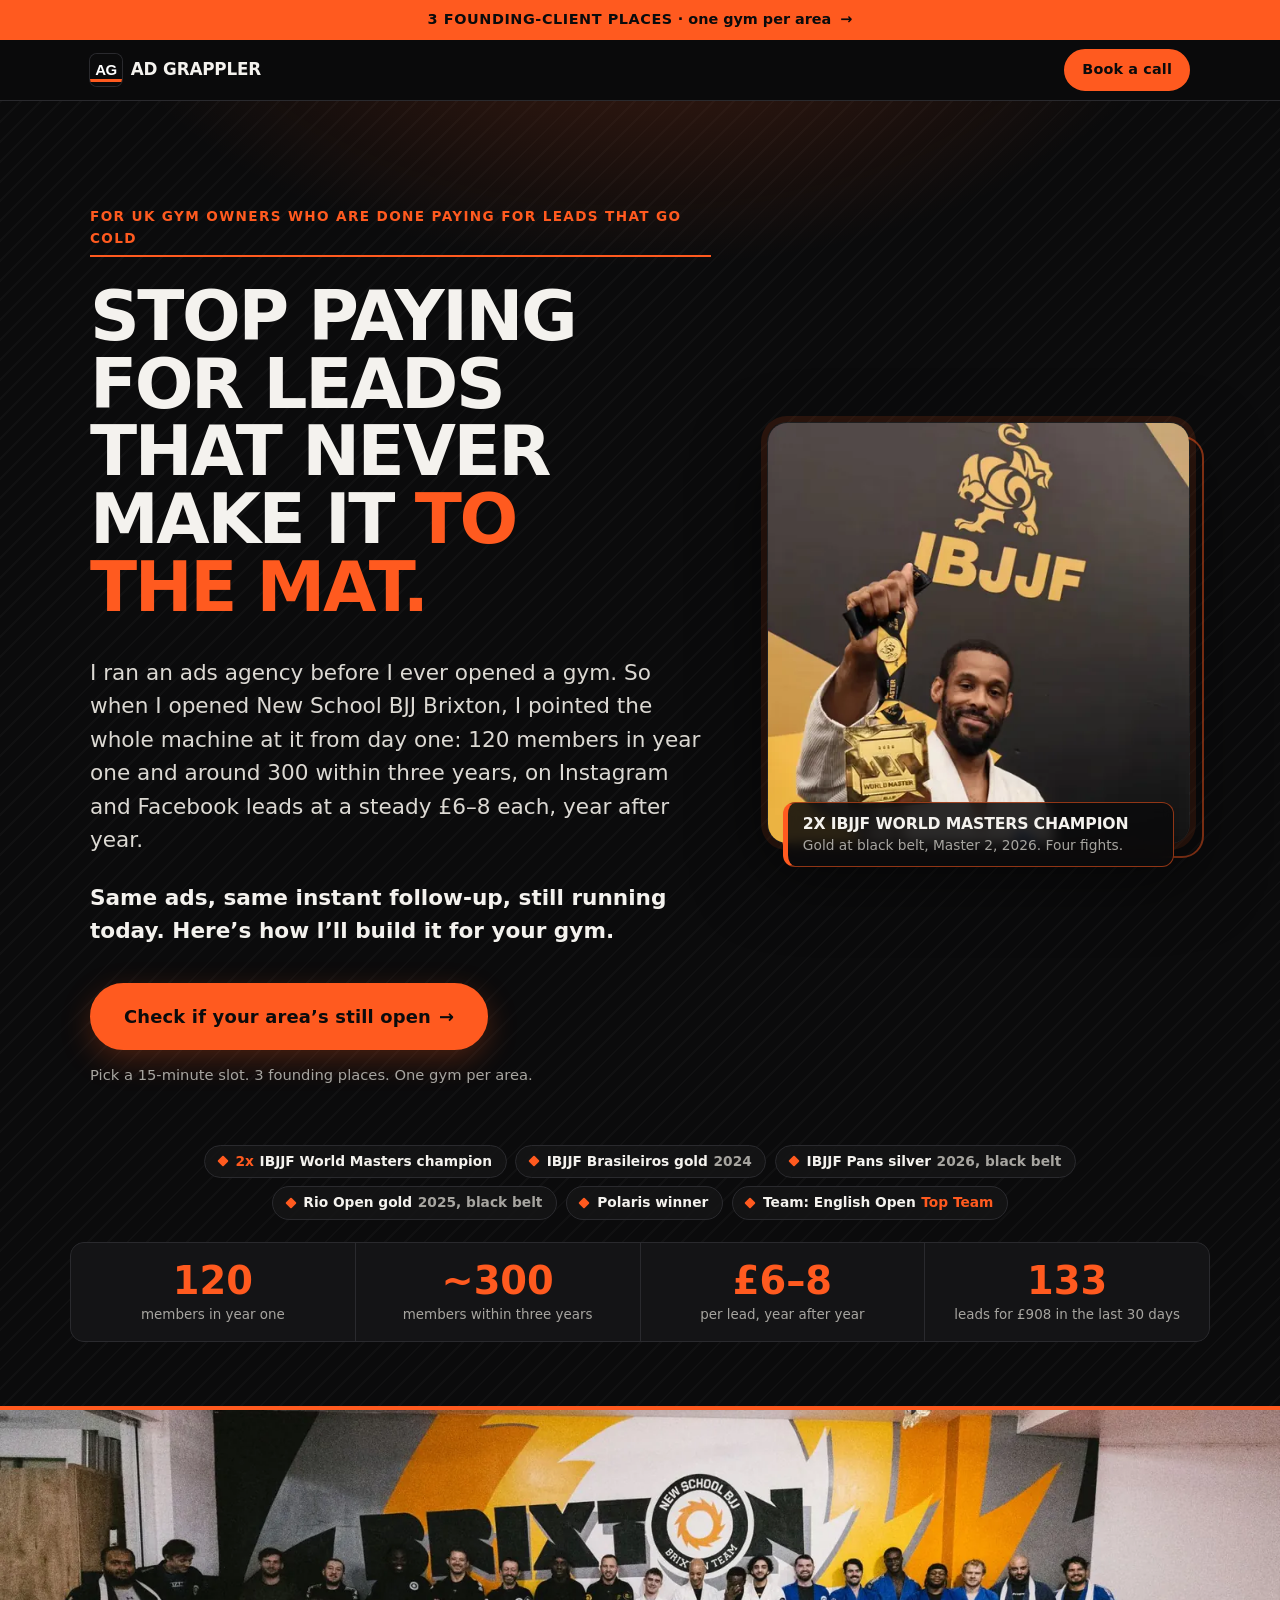
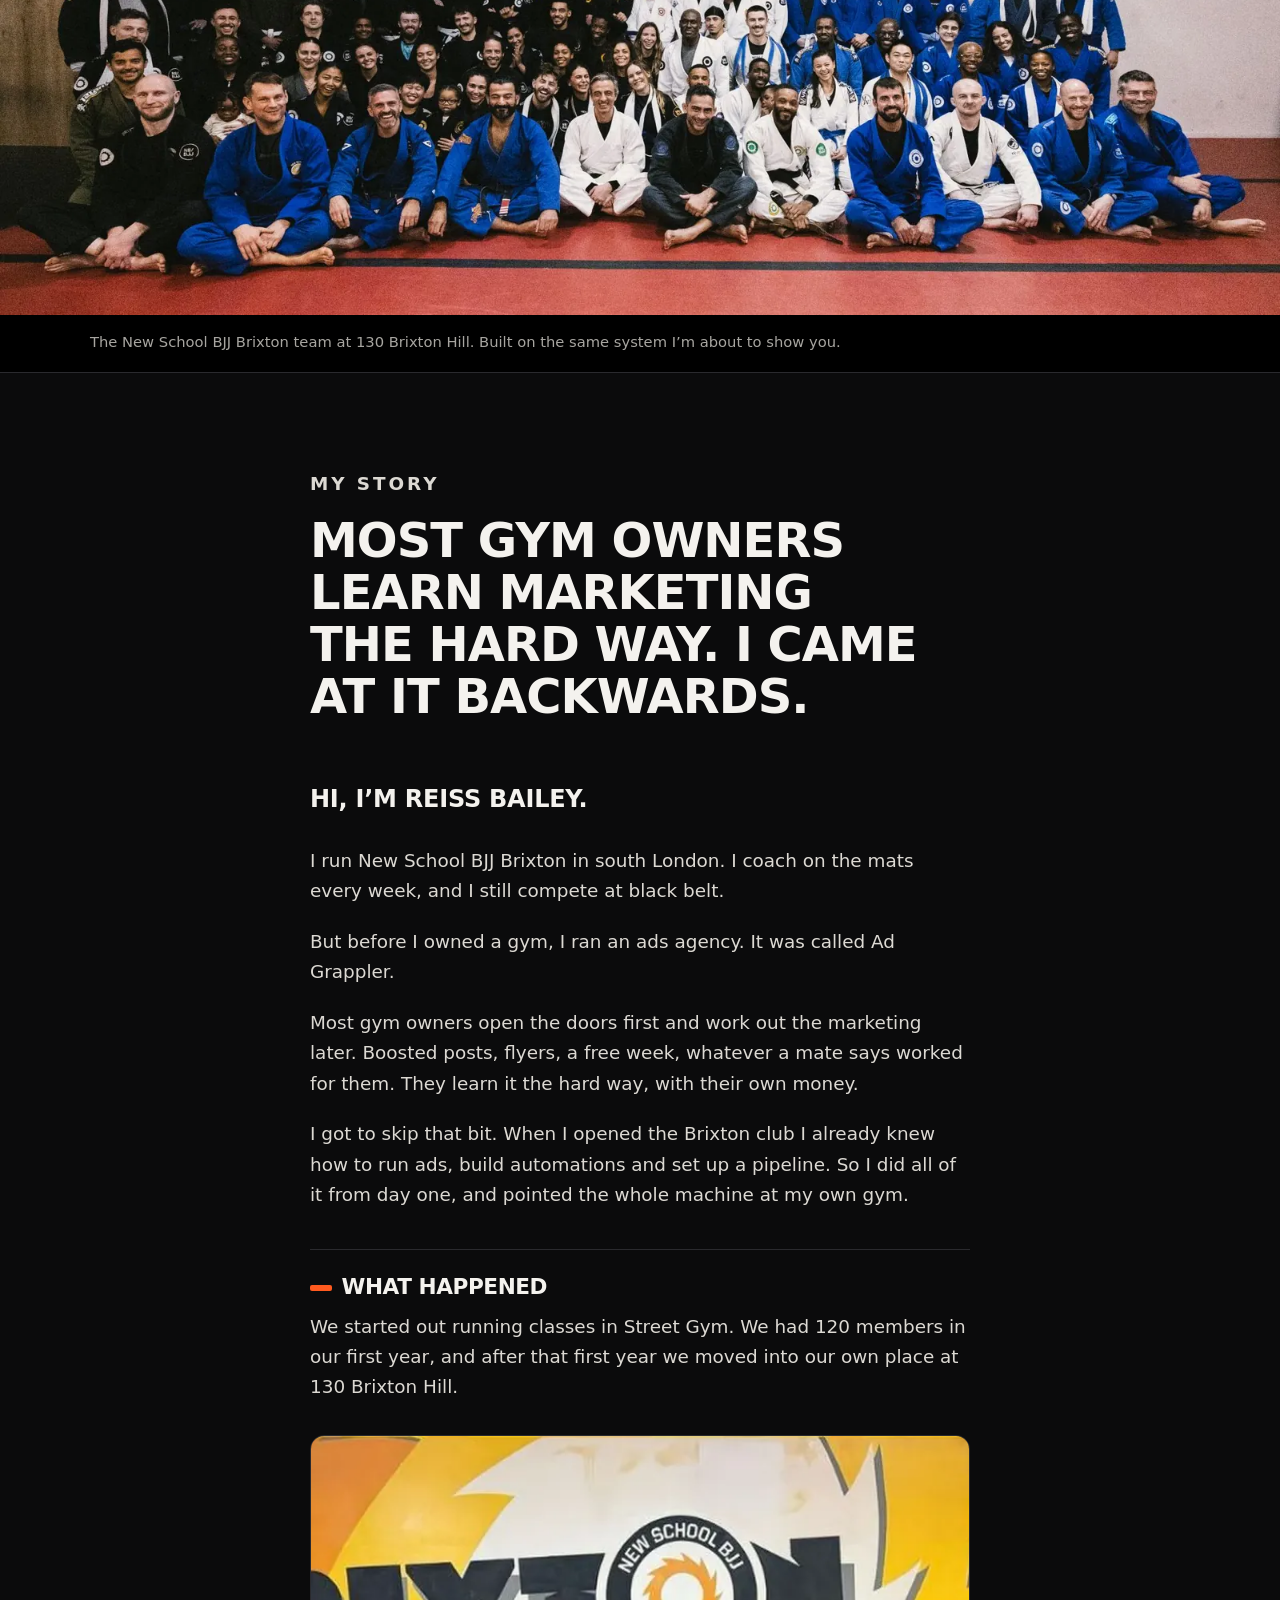
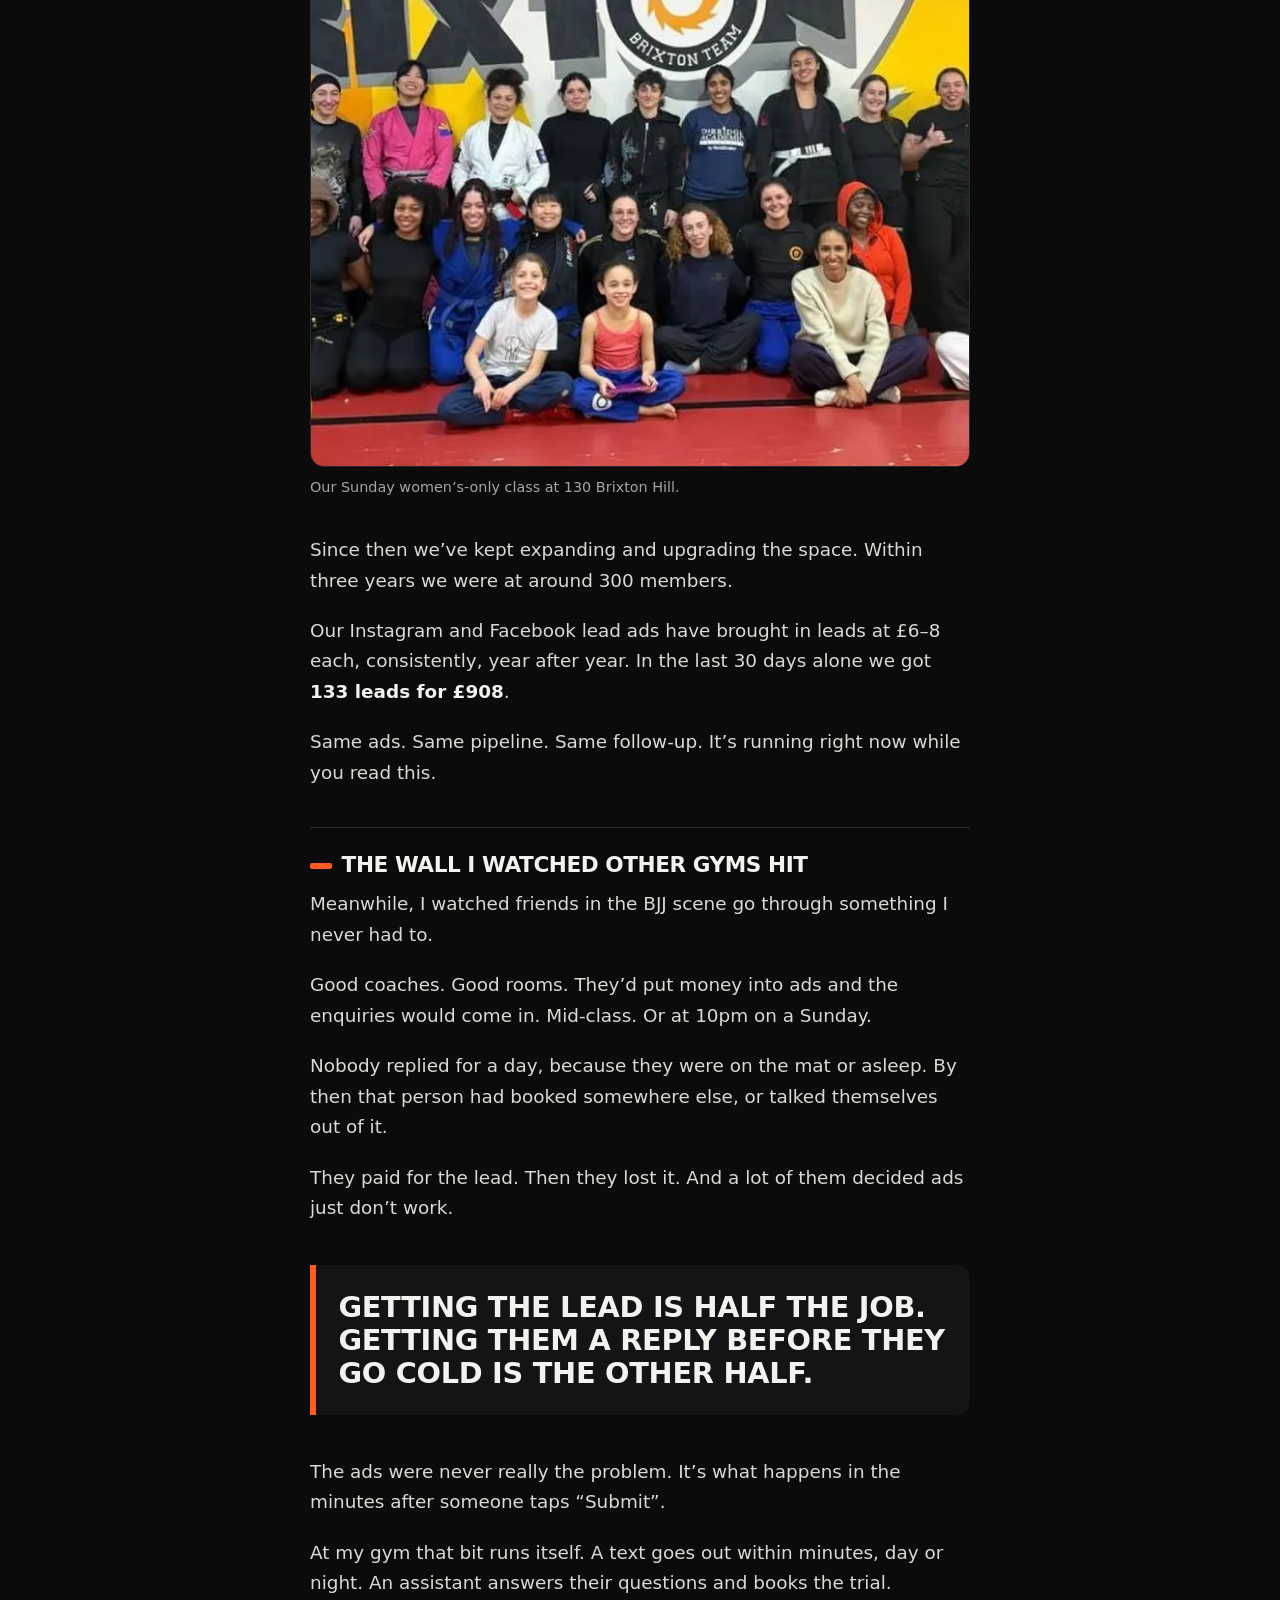
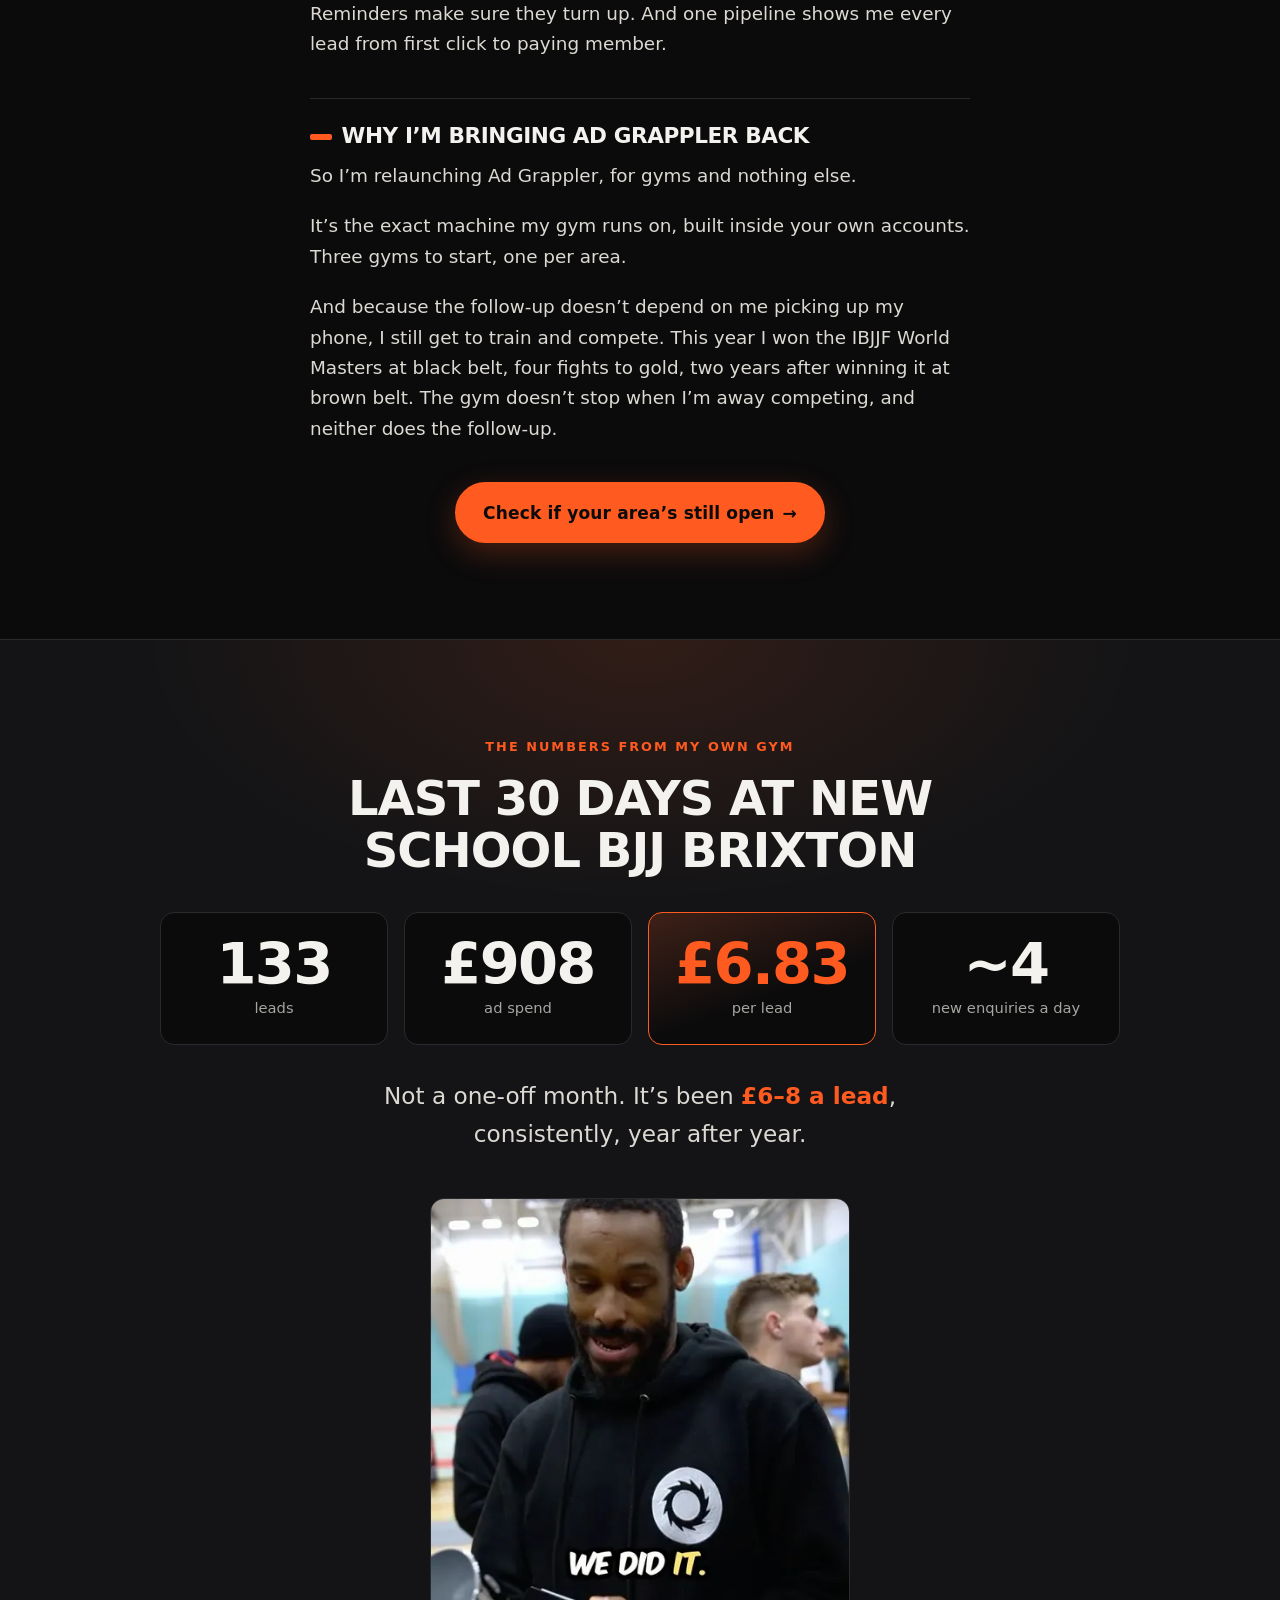
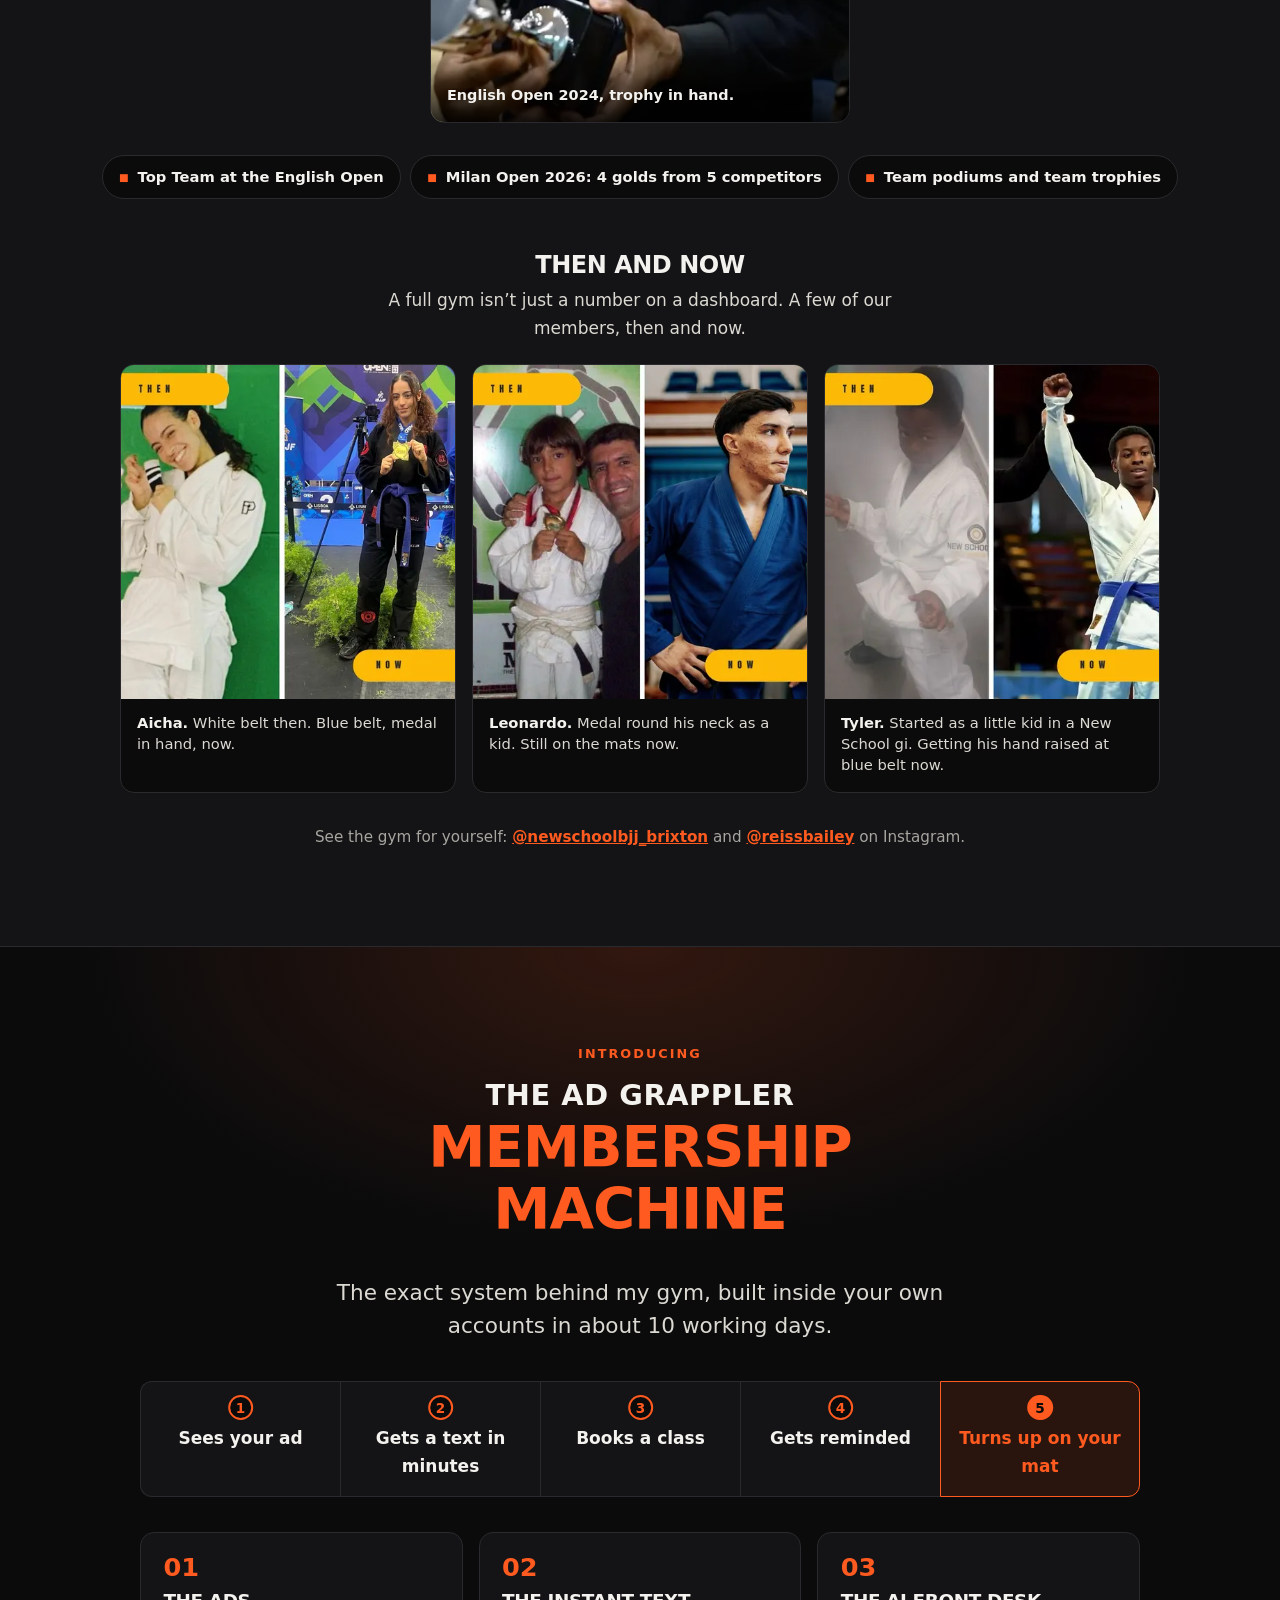
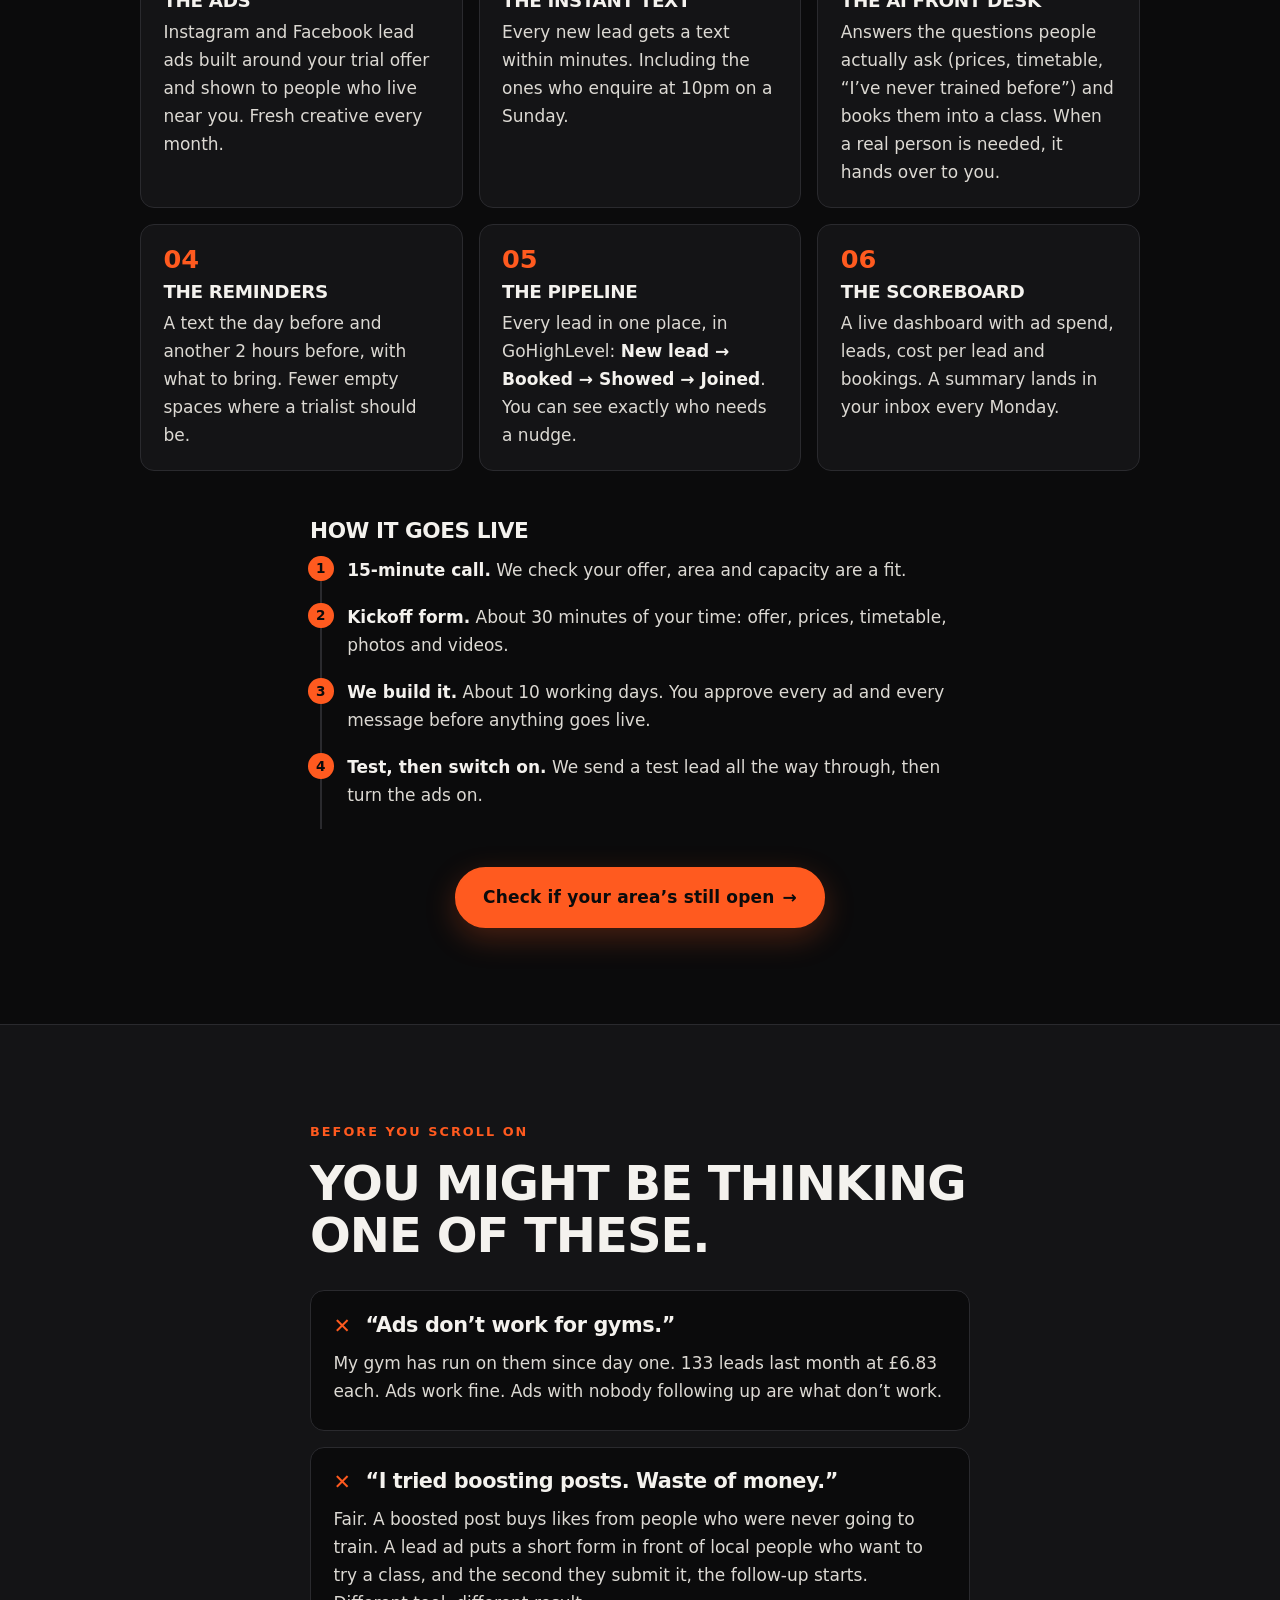
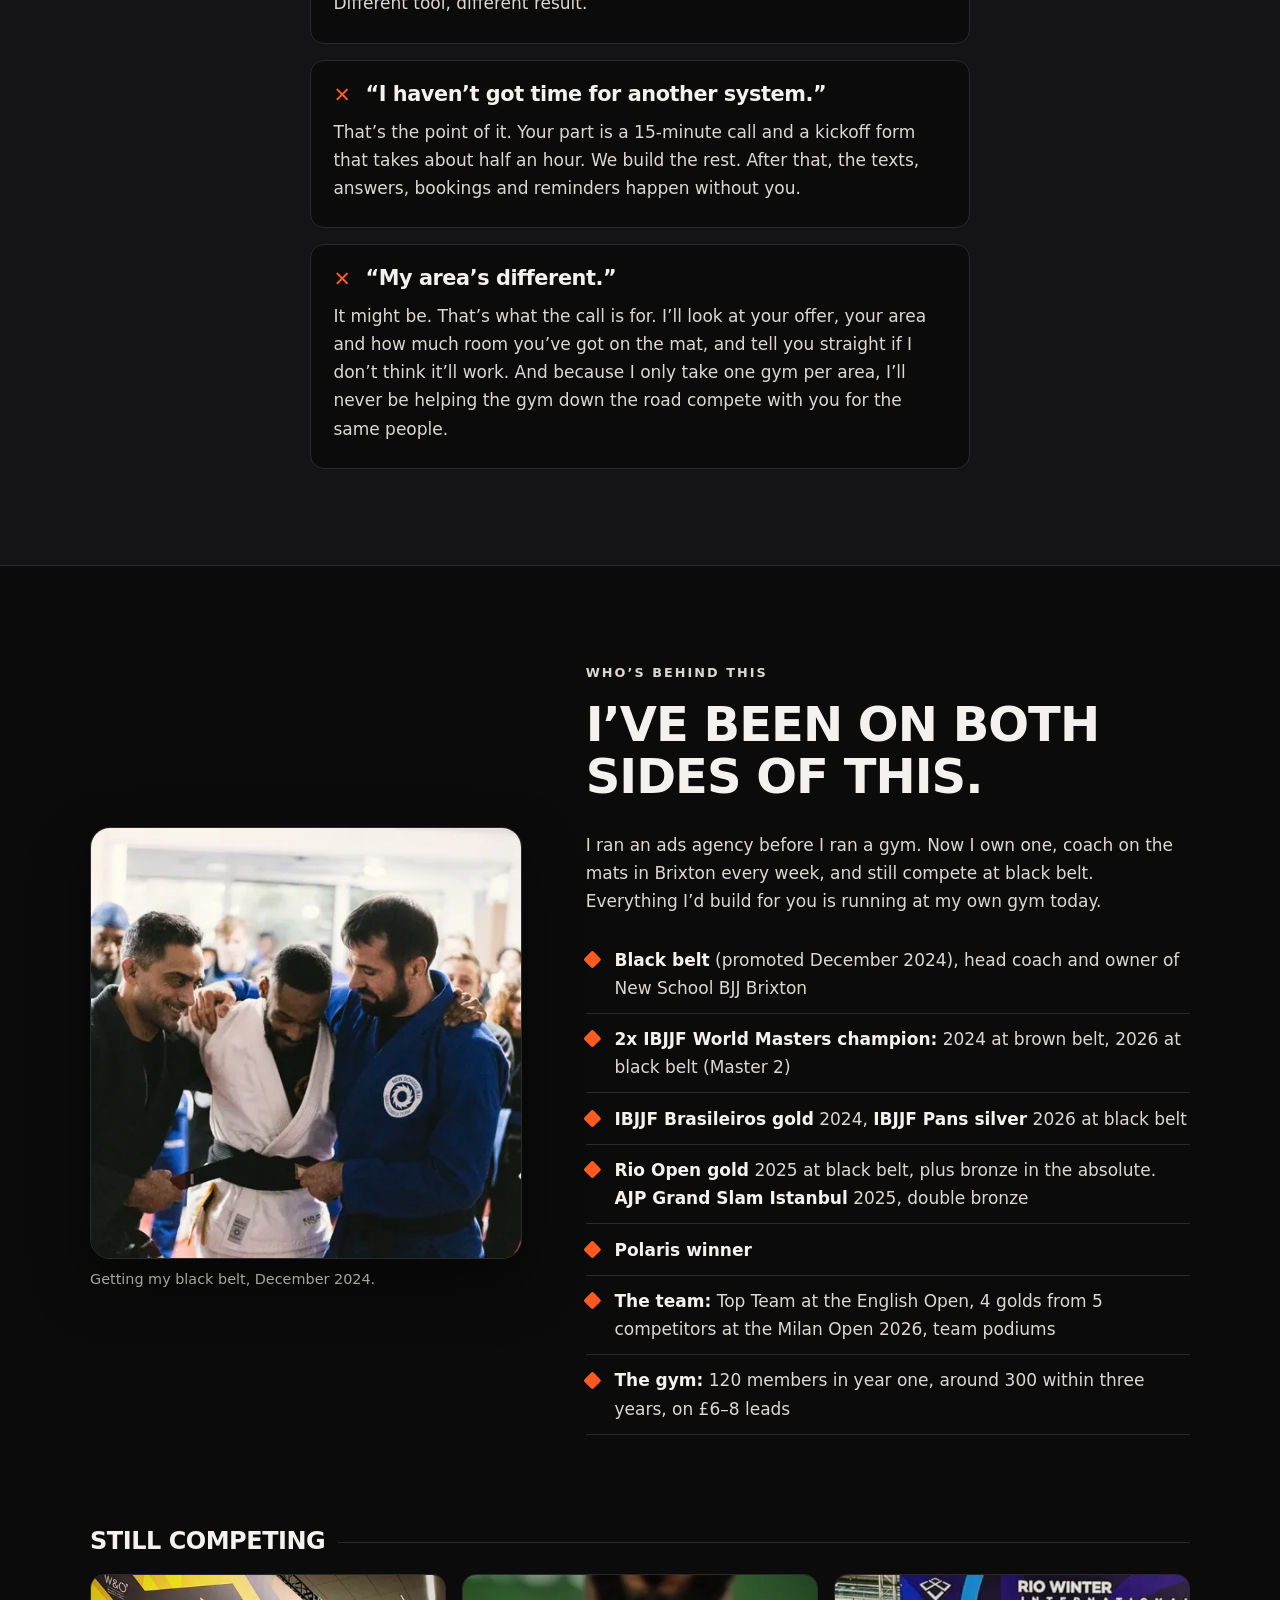
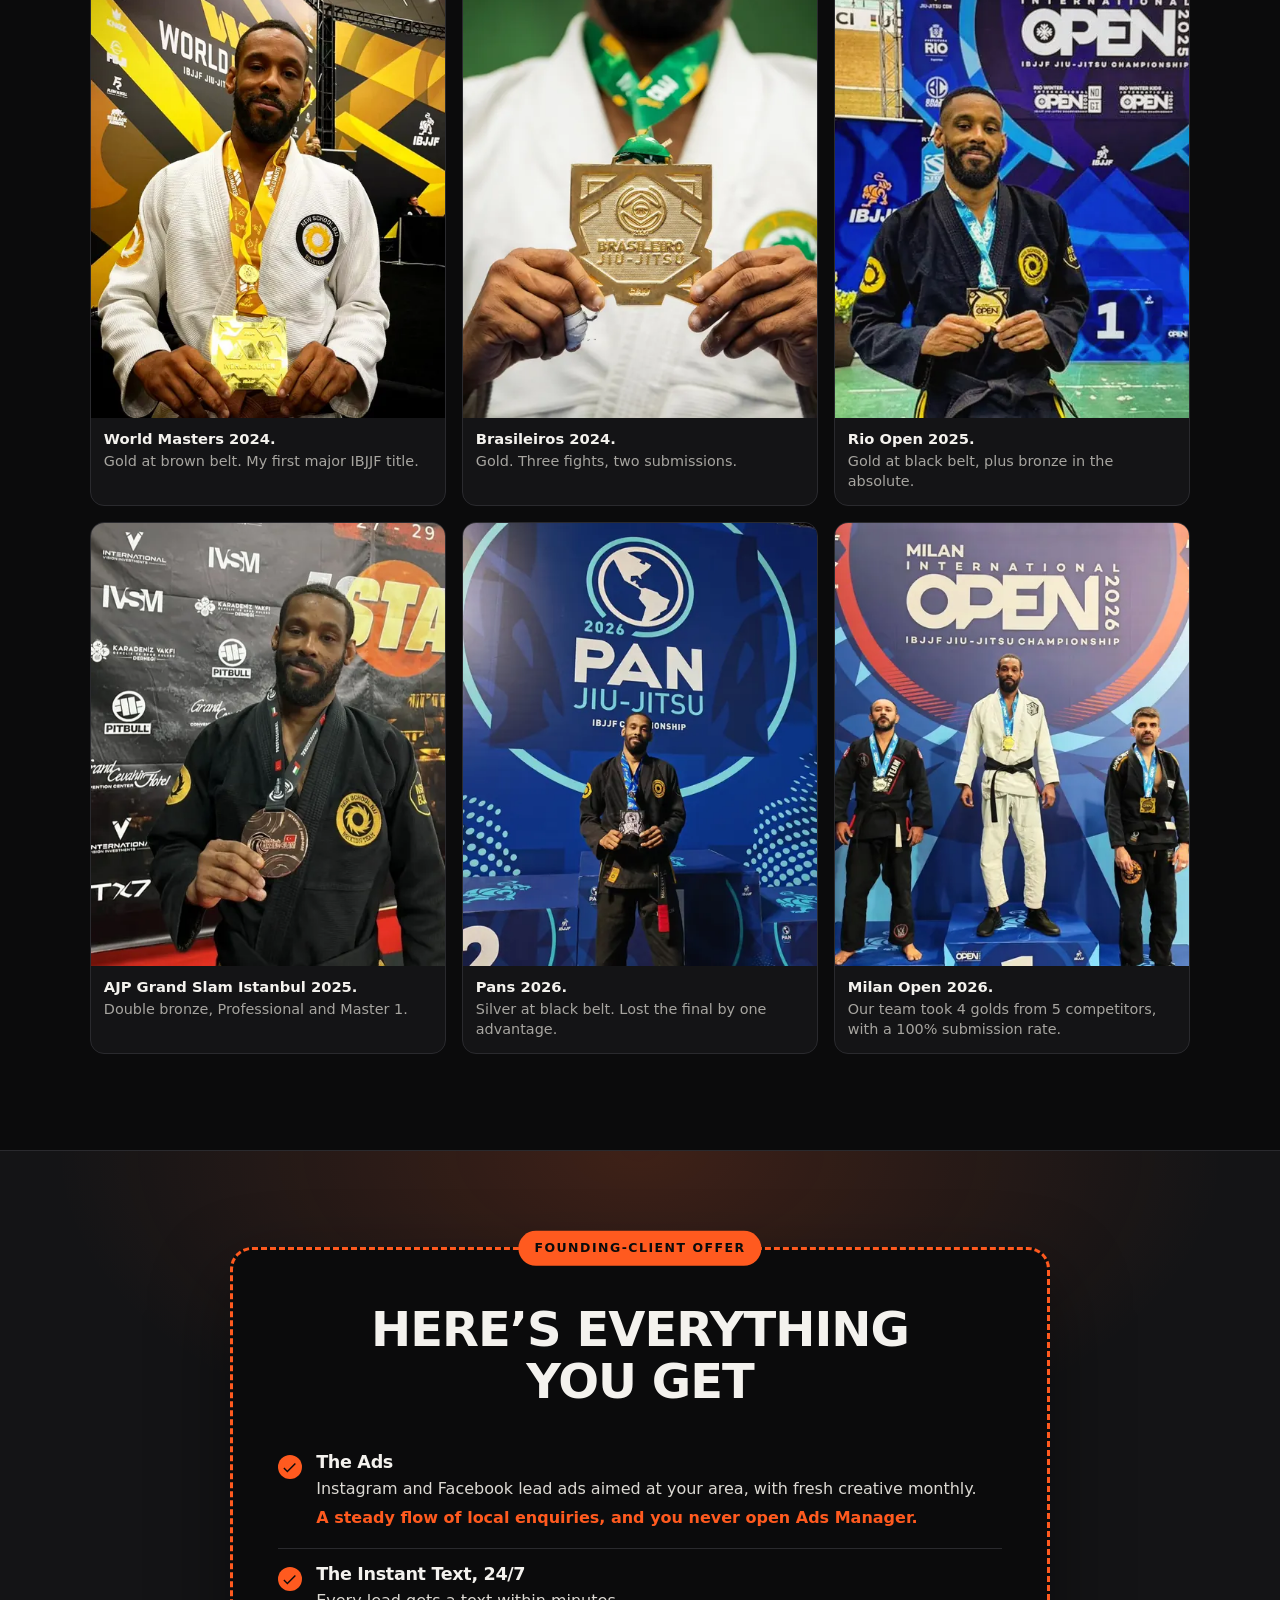
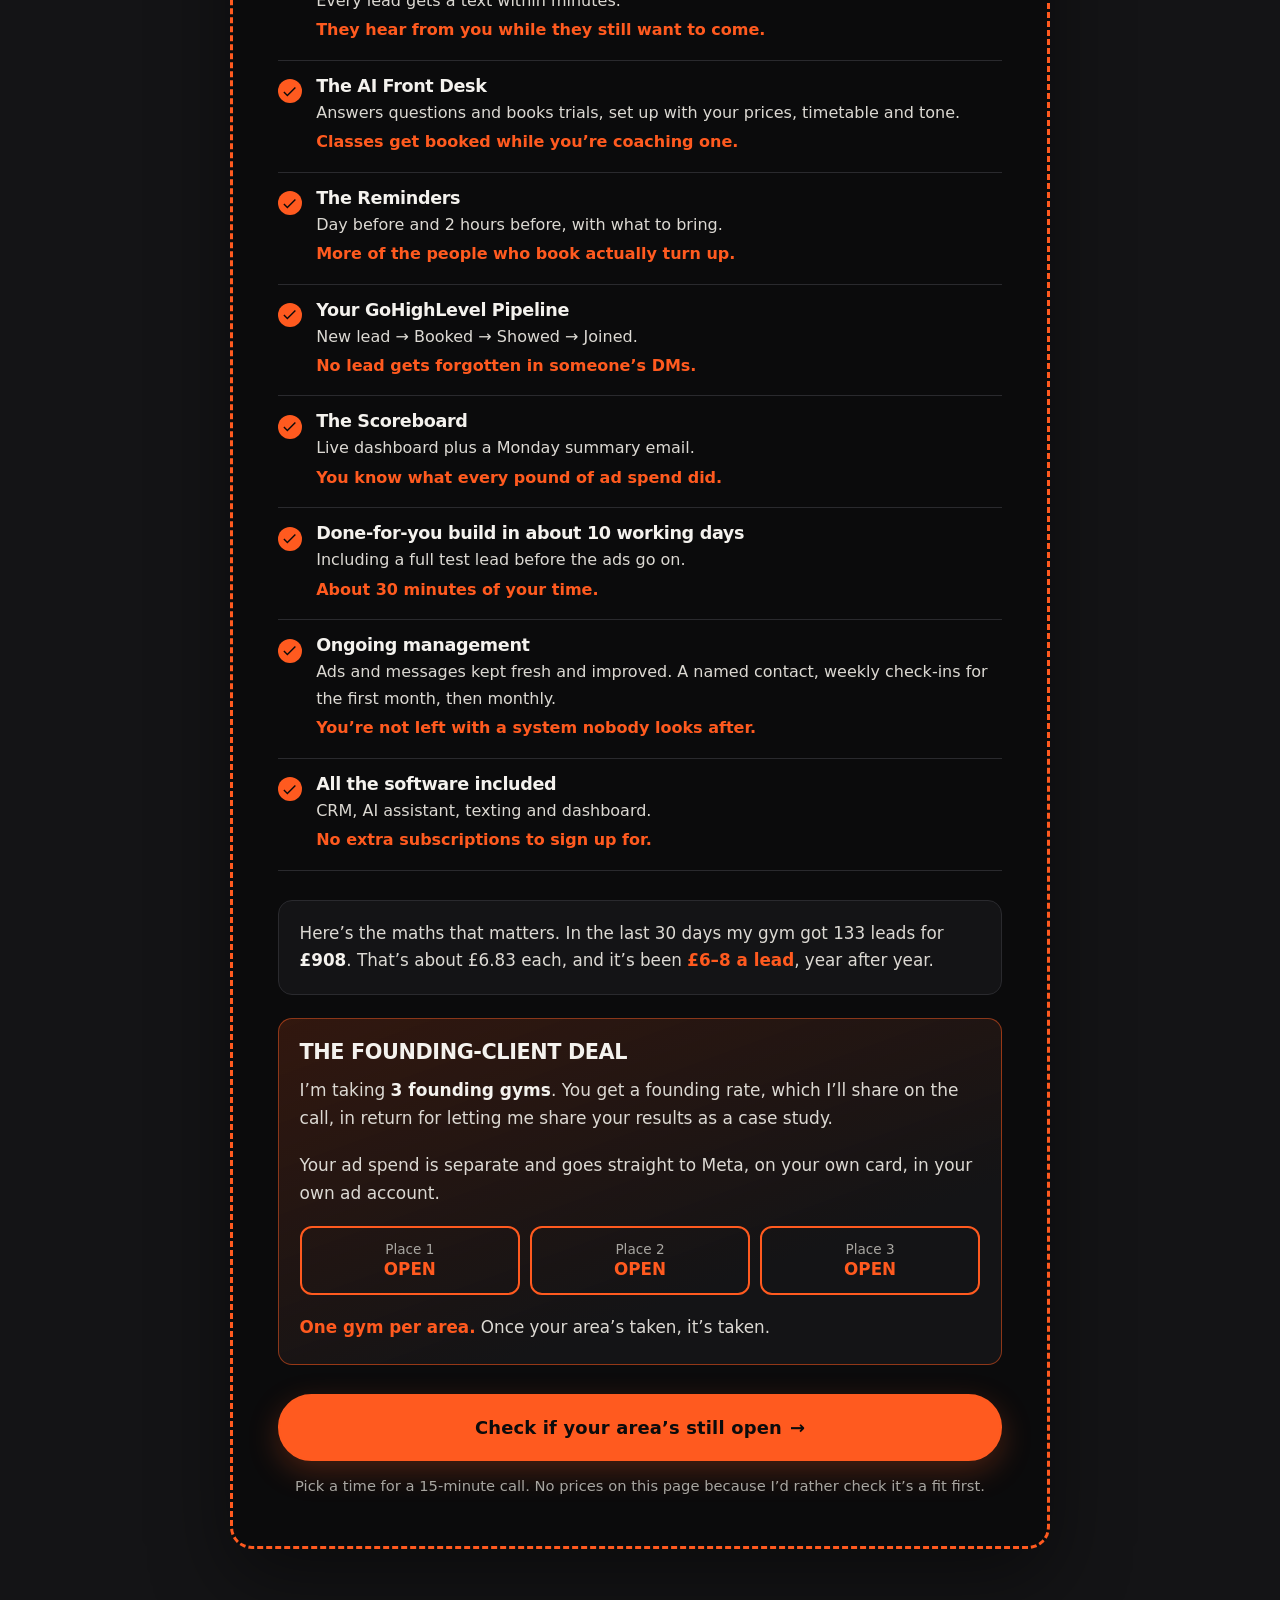
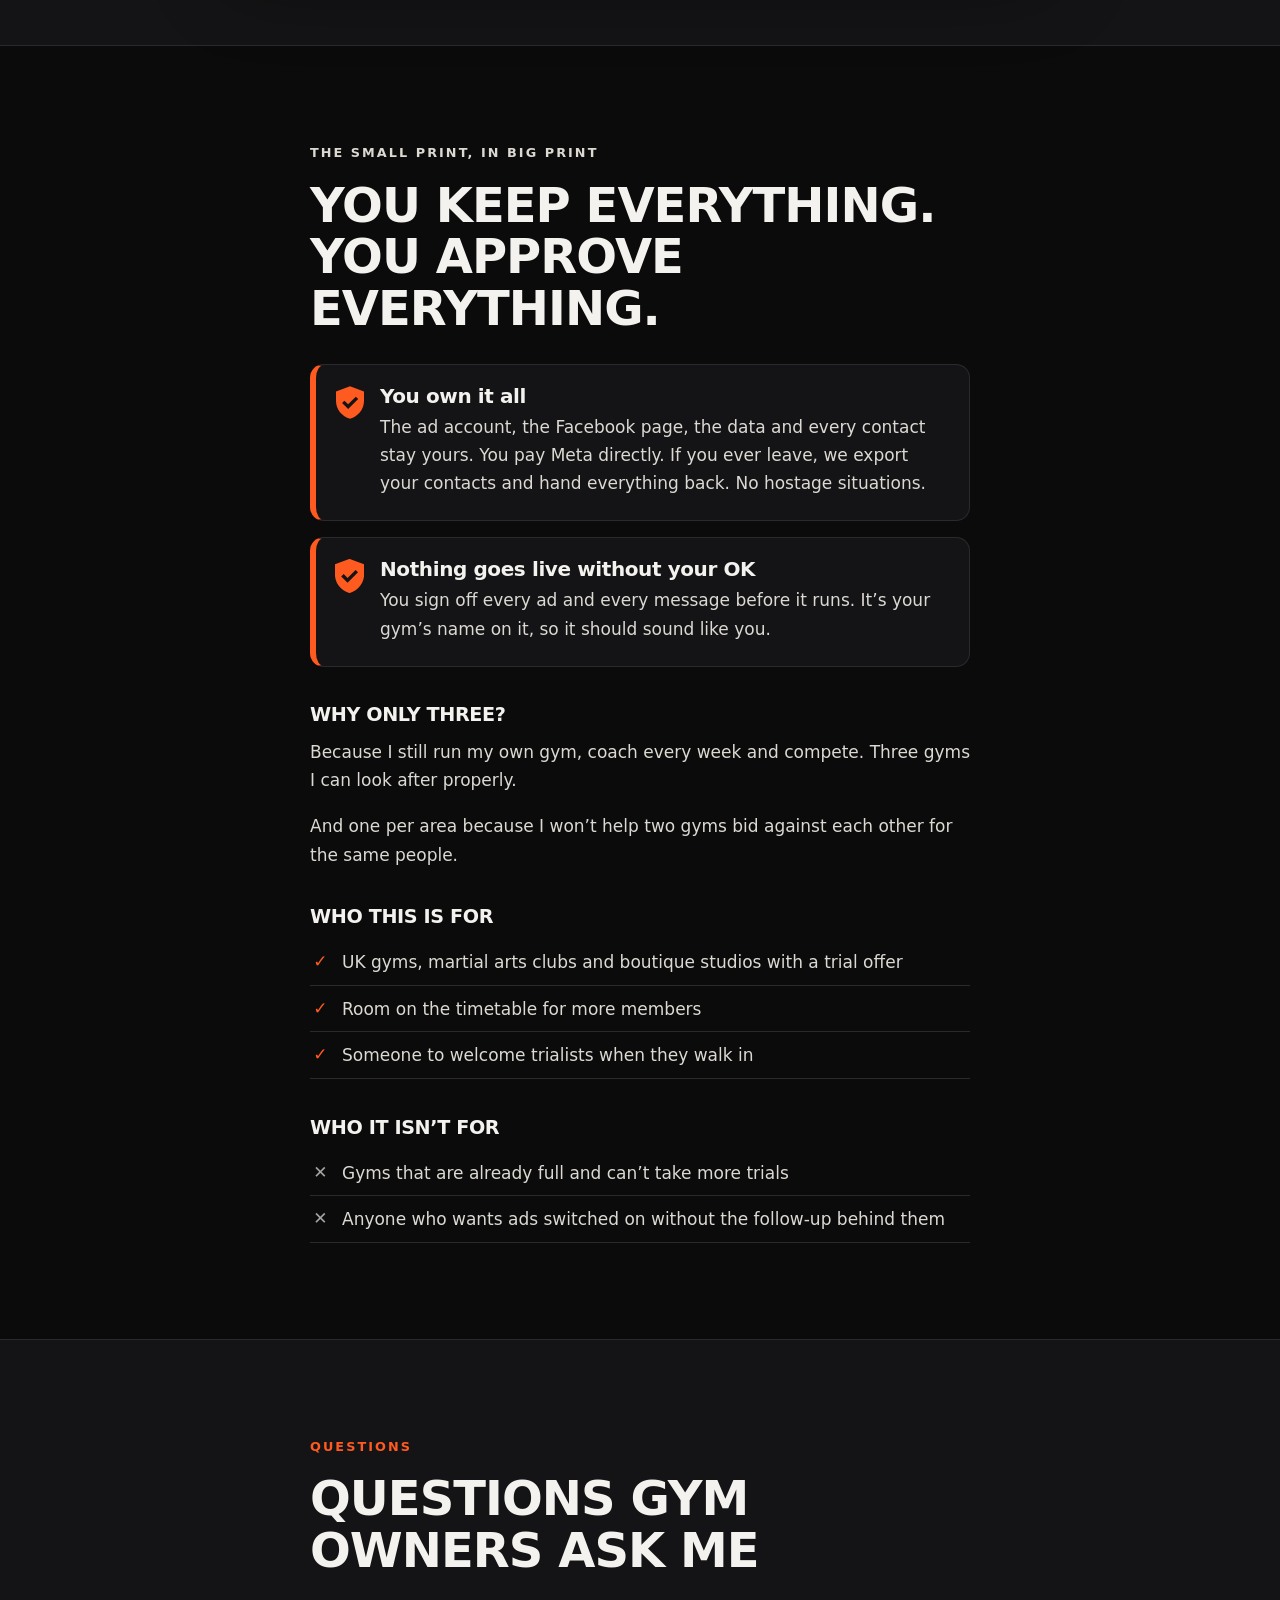
==== commit 3f3e9055: "Booking buttons now open the GHL Ad Grappler discovery call calendar" ====
--- a/index.html
+++ b/index.html
@@ -41,8 +41,8 @@
         <img src="favicon.svg" alt="" width="32" height="32">
         <span>Ad Grappler</span>
       </a>
-      <!-- TEMPORARY: every booking button opens an Instagram DM to @reissbailey (calls arranged by DM) until the GHL calendar link arrives. Then swap all ig.me/m/reissbailey links for it. -->
-      <a class="btn btn-sm" href="https://ig.me/m/reissbailey" target="_blank" rel="noopener">DM me<span class="visually-hidden"> (opens in a new tab)</span></a>
+      <!-- Booking buttons go to the GHL "Ad Grappler discovery call" calendar (Ad Grappler sub-account). -->
+      <a class="btn btn-sm" href="https://api.leadconnectorhq.com/widget/booking/fjeXd5iIsFhJTOsn1srZ" target="_blank" rel="noopener">Book a call<span class="visually-hidden"> (opens in a new tab)</span></a>
     </div>
   </header>
 
@@ -57,8 +57,8 @@
           <p class="sub">I ran an ads agency before I ever opened a gym. So when I opened New School BJJ Brixton, I pointed the whole machine at it from day one: 120 members in year one and around 300 within three years, on Instagram and Facebook leads at a steady £6–8 each, year after year.</p>
           <p class="sub sub-strong">Same ads, same instant follow-up, still running today. Here’s how I’ll build it for your gym.</p>
           <div class="cta-block">
-            <a class="btn btn-lg" href="https://ig.me/m/reissbailey" target="_blank" rel="noopener">Check if your area’s still open<span class="visually-hidden"> (opens in a new tab)</span></a>
-            <p class="cta-note">Send me a DM on Instagram. 3 founding places. One gym per area.</p>
+            <a class="btn btn-lg" href="https://api.leadconnectorhq.com/widget/booking/fjeXd5iIsFhJTOsn1srZ" target="_blank" rel="noopener">Check if your area’s still open<span class="visually-hidden"> (opens in a new tab)</span></a>
+            <p class="cta-note">Pick a 15-minute slot. 3 founding places. One gym per area.</p>
           </div>
         </div>
         <figure class="hero-photo">
@@ -142,7 +142,7 @@
         <p>And because the follow-up doesn’t depend on me picking up my phone, I still get to train and compete. This year I won the IBJJF World Masters at black belt, four fights to gold, two years after winning it at brown belt. The gym doesn’t stop when I’m away competing, and neither does the follow-up.</p>
 
         <div class="cta-inline">
-          <a class="btn" href="https://ig.me/m/reissbailey" target="_blank" rel="noopener">Check if your area’s still open<span class="visually-hidden"> (opens in a new tab)</span></a>
+          <a class="btn" href="https://api.leadconnectorhq.com/widget/booking/fjeXd5iIsFhJTOsn1srZ" target="_blank" rel="noopener">Check if your area’s still open<span class="visually-hidden"> (opens in a new tab)</span></a>
         </div>
       </div>
     </section>
@@ -274,7 +274,7 @@
             <li><b>Test, then switch on.</b> We send a test lead all the way through, then turn the ads on.</li>
           </ol>
           <div class="cta-inline">
-            <a class="btn" href="https://ig.me/m/reissbailey" target="_blank" rel="noopener">Check if your area’s still open<span class="visually-hidden"> (opens in a new tab)</span></a>
+            <a class="btn" href="https://api.leadconnectorhq.com/widget/booking/fjeXd5iIsFhJTOsn1srZ" target="_blank" rel="noopener">Check if your area’s still open<span class="visually-hidden"> (opens in a new tab)</span></a>
           </div>
         </div>
       </div>
@@ -450,8 +450,8 @@
             <p class="area"><strong>One gym per area.</strong> Once your area’s taken, it’s taken.</p>
           </div>
 
-          <a class="btn btn-lg btn-block" href="https://ig.me/m/reissbailey" target="_blank" rel="noopener">Check if your area’s still open<span class="visually-hidden"> (opens in a new tab)</span></a>
-          <p class="cta-note center">Send me a DM and we’ll set up a 15-minute call. No prices on this page because I’d rather check it’s a fit first.</p>
+          <a class="btn btn-lg btn-block" href="https://api.leadconnectorhq.com/widget/booking/fjeXd5iIsFhJTOsn1srZ" target="_blank" rel="noopener">Check if your area’s still open<span class="visually-hidden"> (opens in a new tab)</span></a>
+          <p class="cta-note center">Pick a time for a 15-minute call. No prices on this page because I’d rather check it’s a fit first.</p>
         </div>
       </div>
     </section>
@@ -551,12 +551,11 @@
     <section class="final" id="book" aria-labelledby="book-title">
       <div class="read">
         <h2 id="book-title" class="center">If your area’s still open, let’s talk.</h2>
-        <p class="sub center">Send me a DM on Instagram and we’ll set up a 15-minute call. We’ll look at your offer, your area and your capacity, and I’ll tell you straight whether it’s a fit.</p>
+        <p class="sub center">Pick a time for a 15-minute call. We’ll look at your offer, your area and your capacity, and I’ll tell you straight whether it’s a fit.</p>
         <div class="cta-block center">
-          <!-- TEMPORARY: Instagram DM until the GHL calendar link arrives. -->
-          <a class="btn btn-lg" href="https://ig.me/m/reissbailey" target="_blank" rel="noopener">DM me to book a call<span class="visually-hidden"> (opens in a new tab)</span></a>
+          <a class="btn btn-lg" href="https://api.leadconnectorhq.com/widget/booking/fjeXd5iIsFhJTOsn1srZ" target="_blank" rel="noopener">Book your 15-minute call<span class="visually-hidden"> (opens in a new tab)</span></a>
           <!-- Email goes back here once there's an address. -->
-          <p class="cta-note">Opens a DM to @reissbailey on Instagram.</p>
+          <p class="cta-note">Weekdays, UK time. I’ll ring you on the number you leave.</p>
         </div>
 
         <div class="letter">
@@ -565,7 +564,7 @@
           <p class="sig-role">Reiss Bailey · Owner, New School BJJ Brixton · Founder, Ad Grappler</p>
 
           <p class="ps"><b>P.S.</b> If you skipped to the bottom (I do it too): I ran an ads agency, then opened a gym and pointed the whole machine at it. 120 members in year one, around 300 within three years, on leads that have cost £6–8 each, year after year. I’m building the same machine for three gyms, one per area. Once your area’s gone, it’s gone.</p>
-          <p class="ps"><b>P.P.S.</b> Everything gets built in your accounts. You own the ads, the page and every contact, and you approve every message before it goes out. The only thing you’re risking is a 15-minute call. <a href="https://ig.me/m/reissbailey" target="_blank" rel="noopener">Send me a DM to set it up.<span class="visually-hidden"> (opens in a new tab)</span></a></p>
+          <p class="ps"><b>P.P.S.</b> Everything gets built in your accounts. You own the ads, the page and every contact, and you approve every message before it goes out. The only thing you’re risking is a 15-minute call. <a href="https://api.leadconnectorhq.com/widget/booking/fjeXd5iIsFhJTOsn1srZ" target="_blank" rel="noopener">Grab a slot here.<span class="visually-hidden"> (opens in a new tab)</span></a></p>
         </div>
       </div>
     </section>
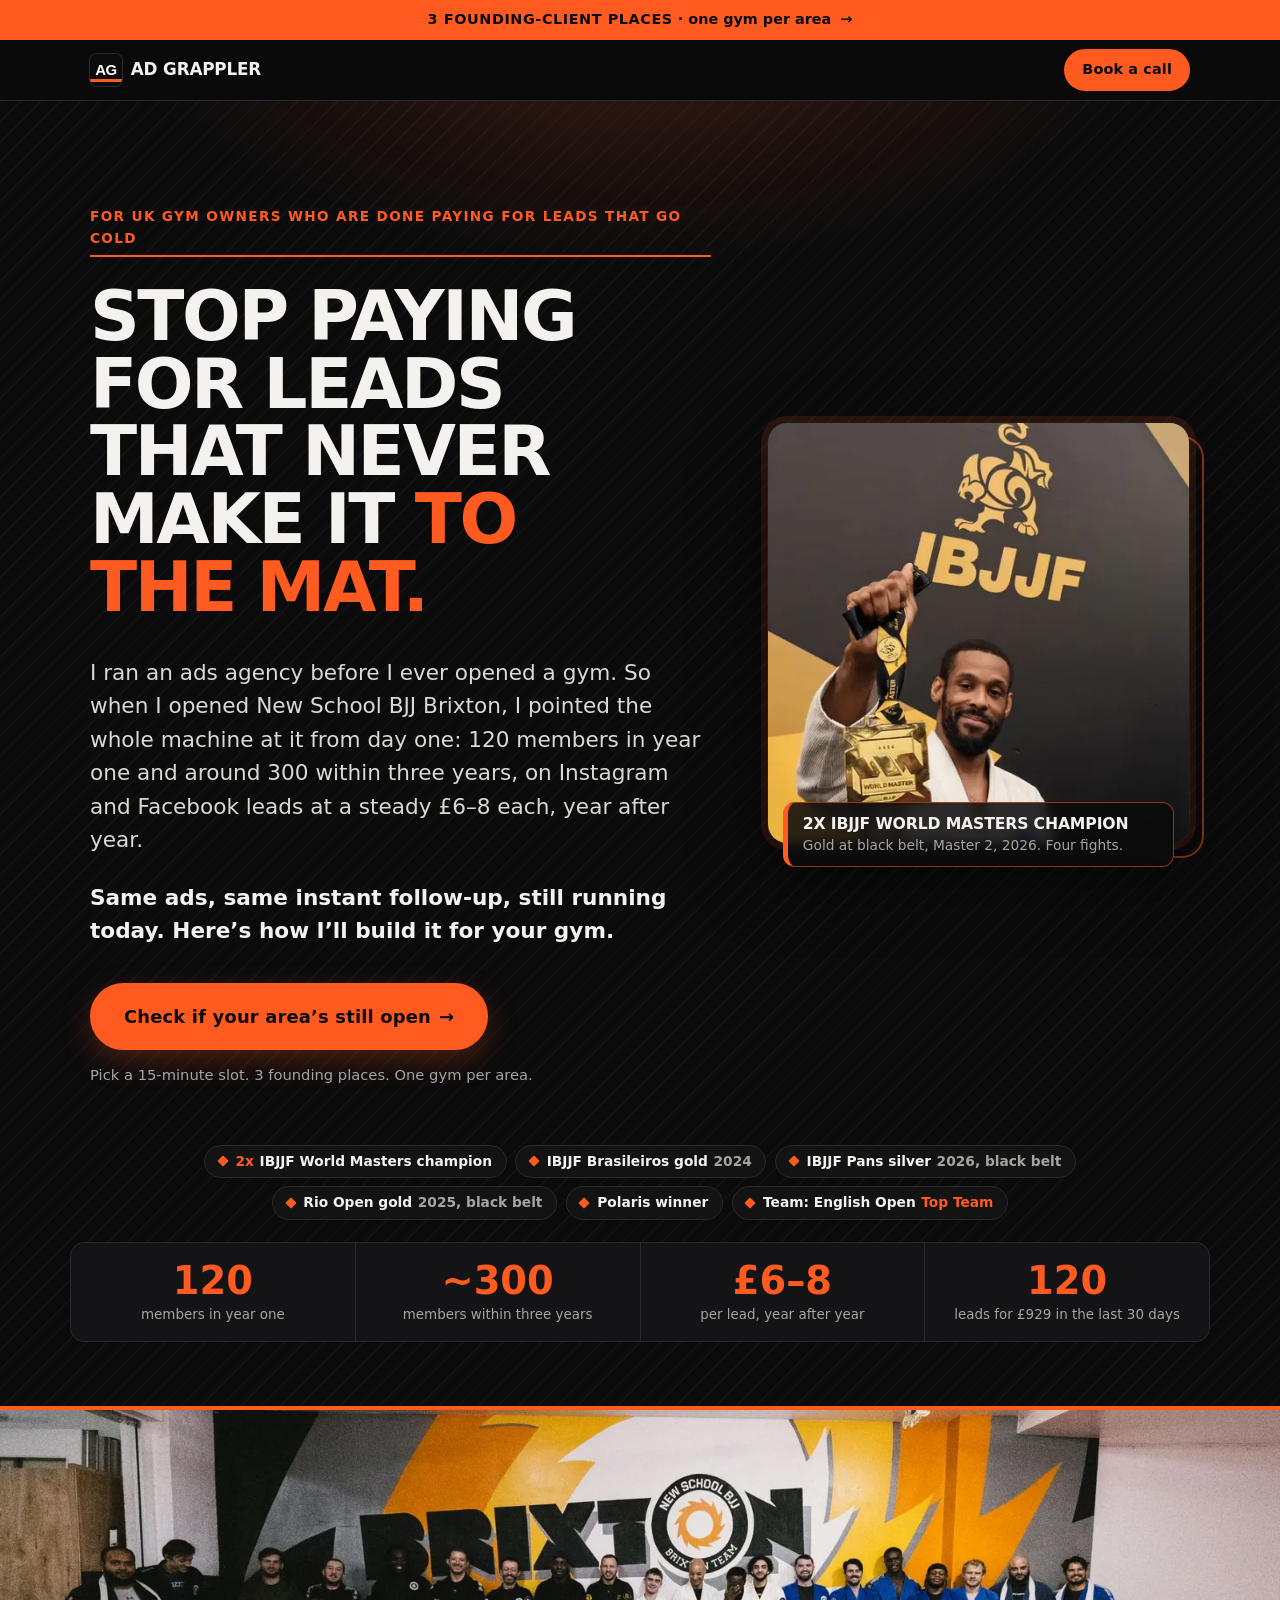
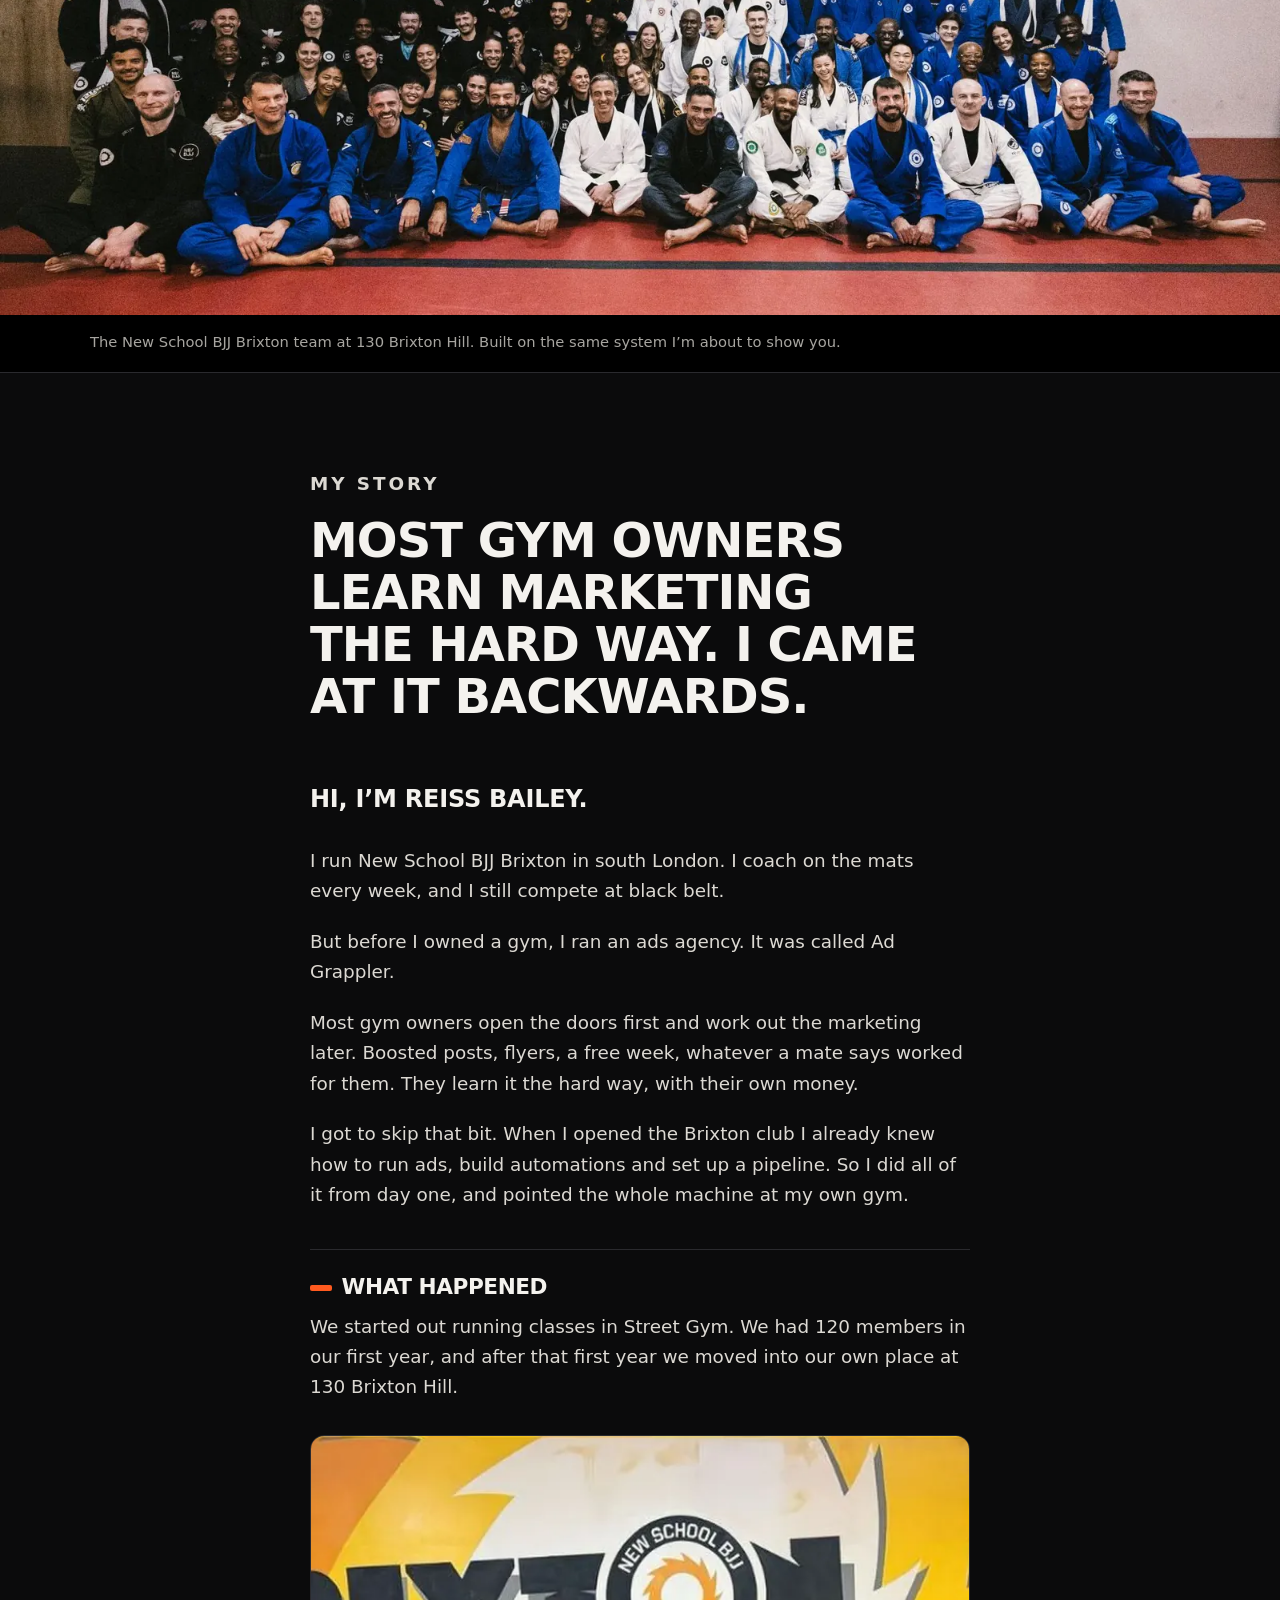
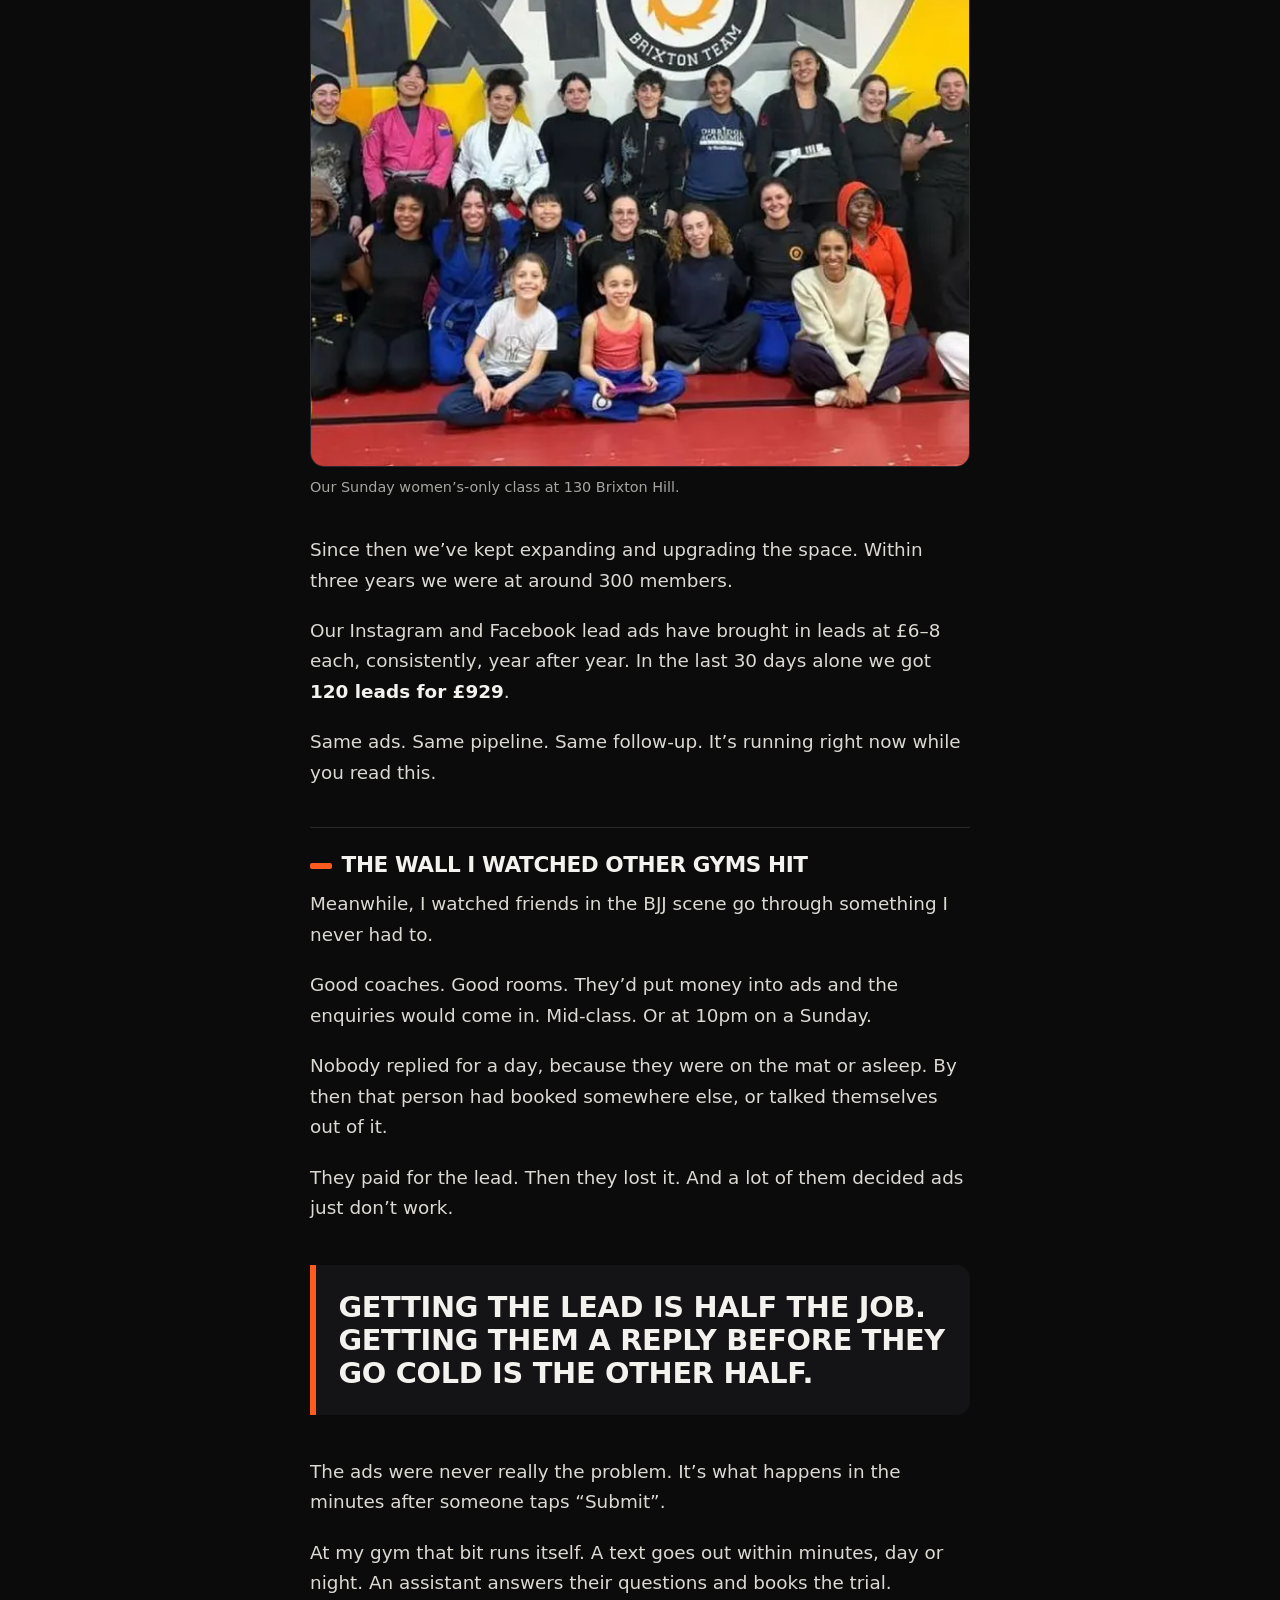
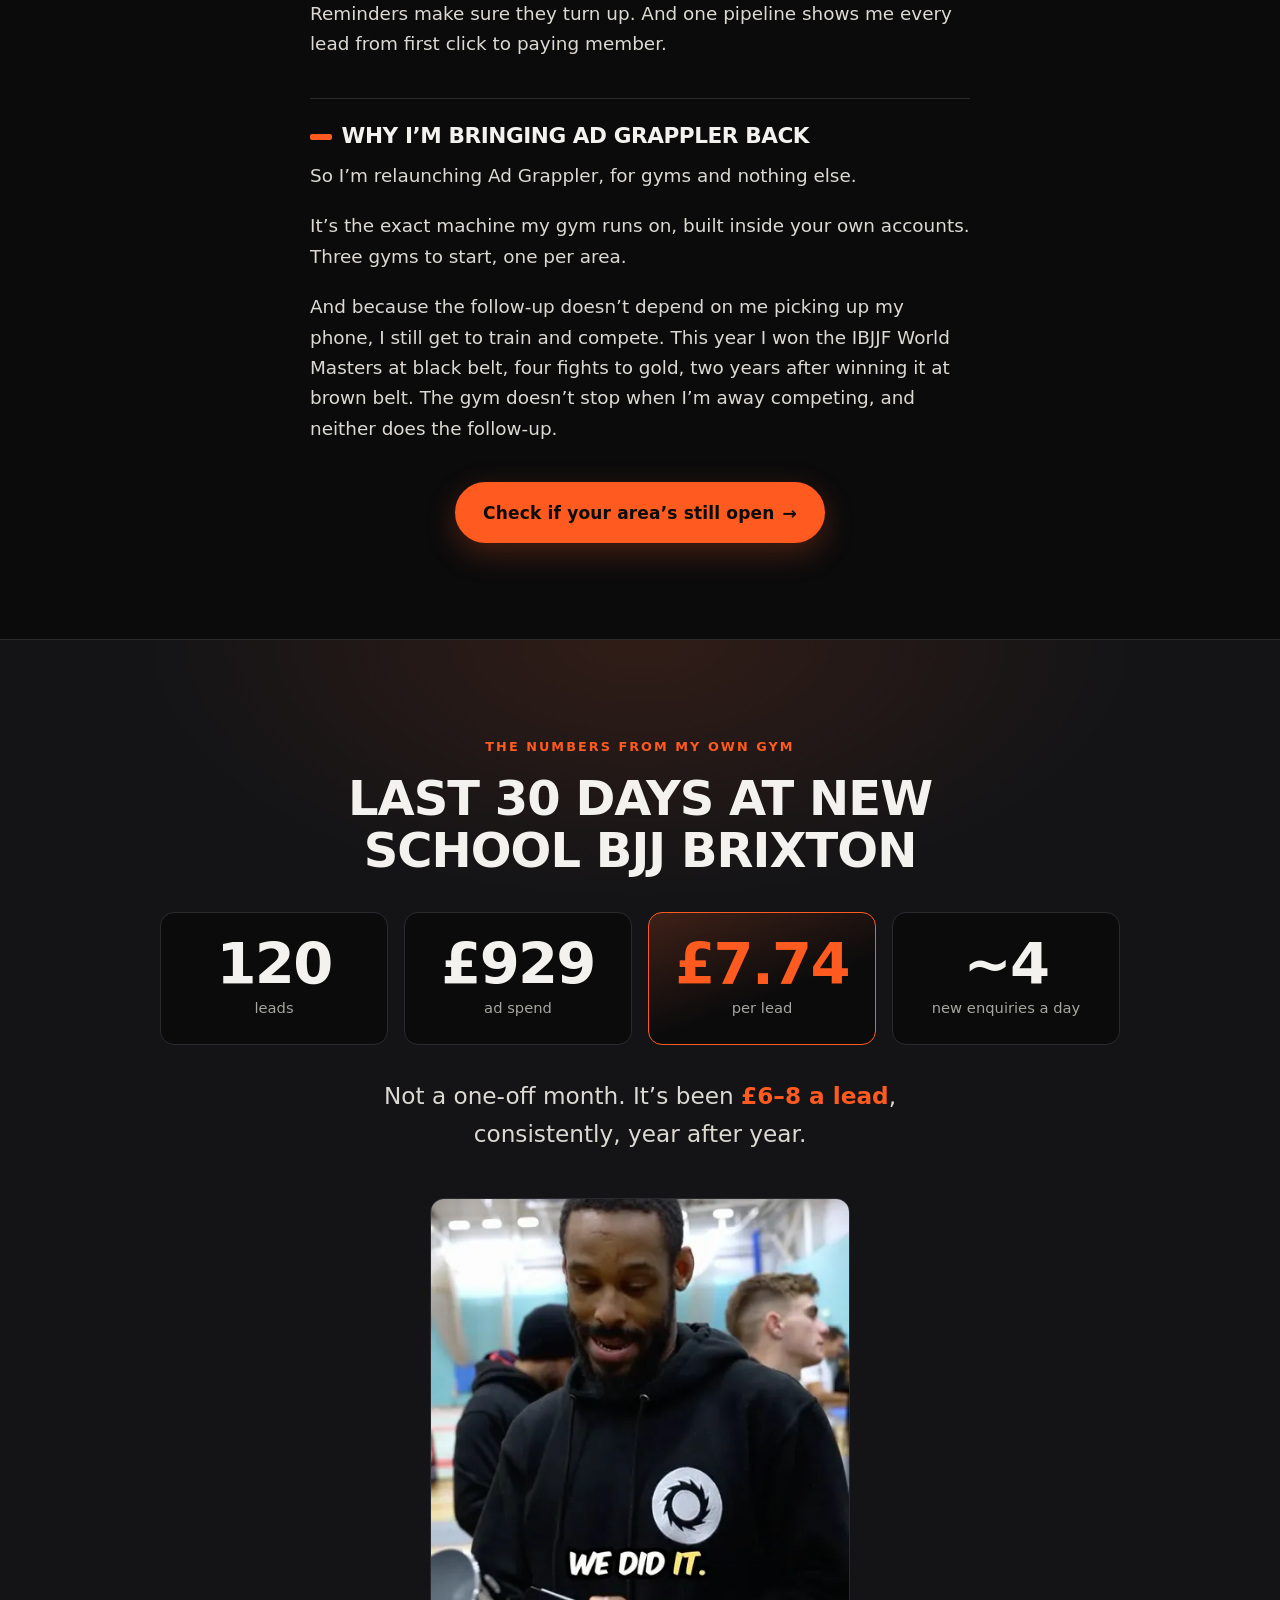
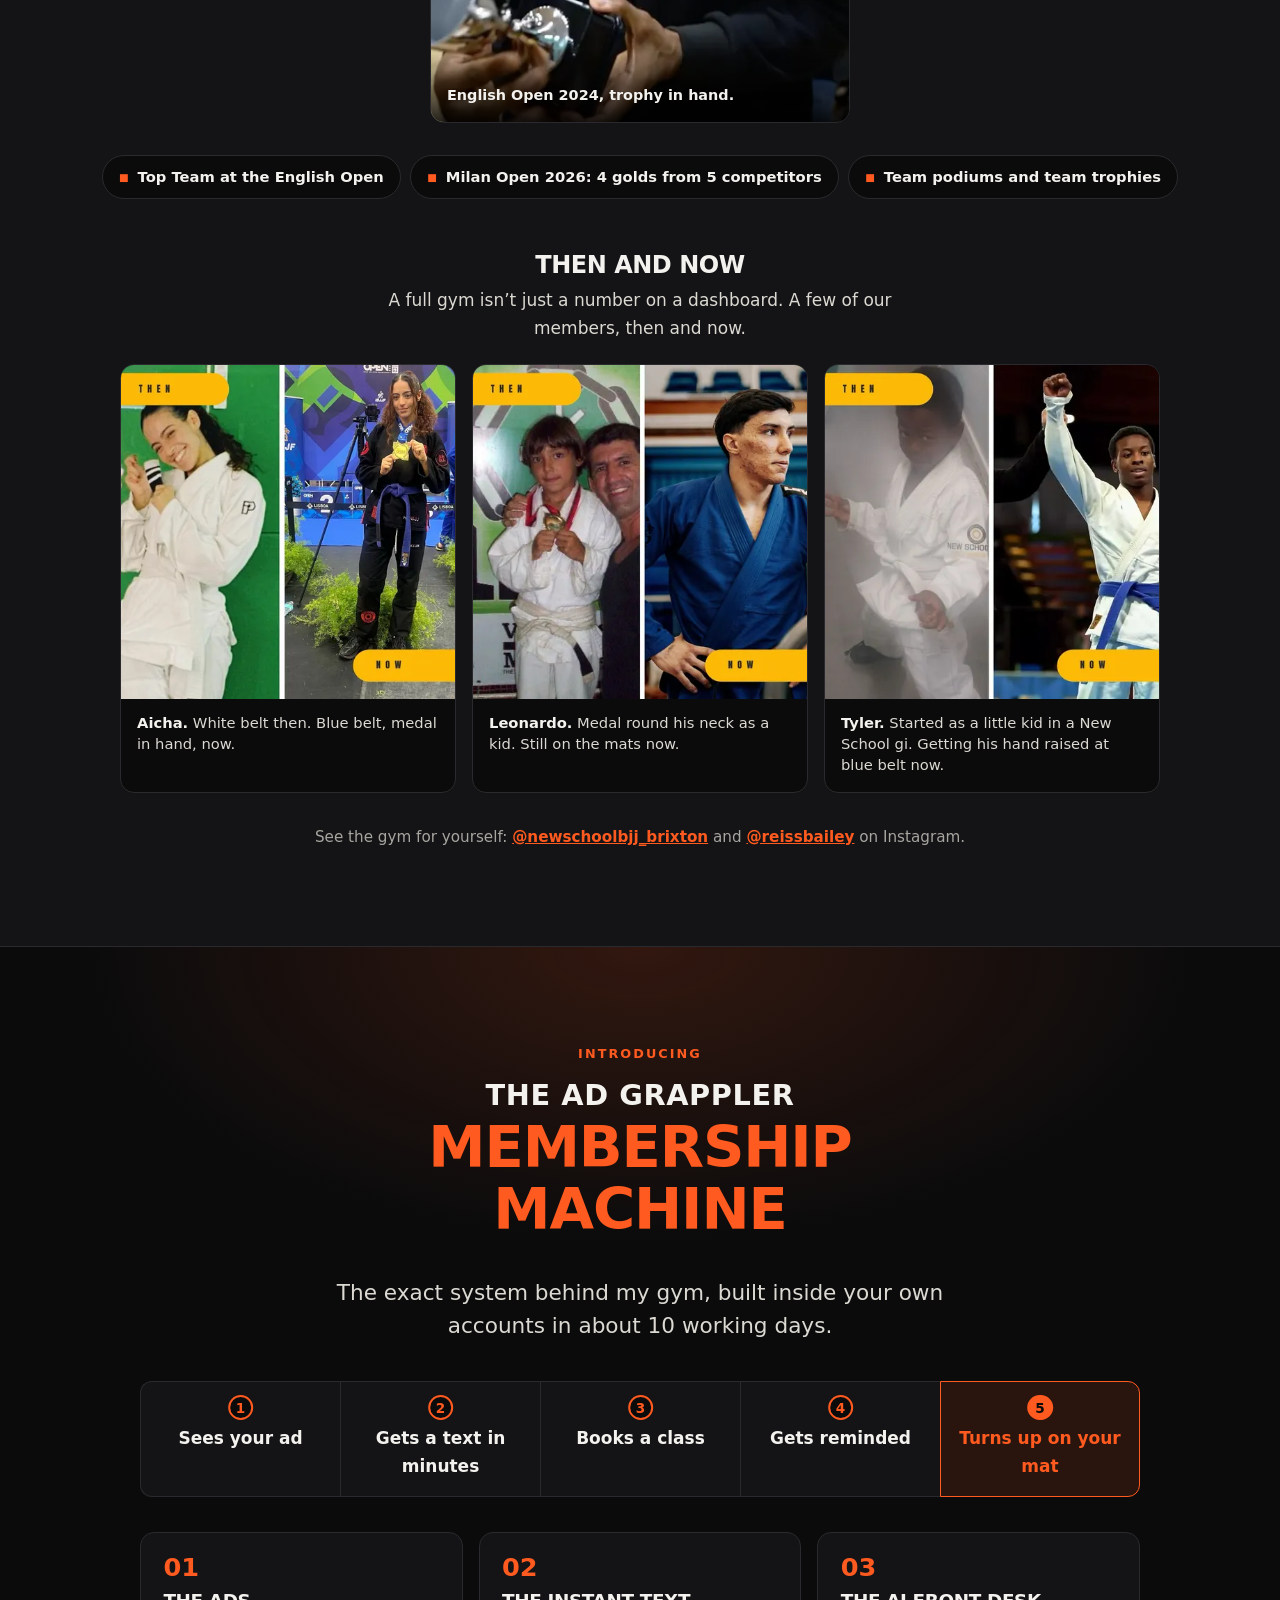
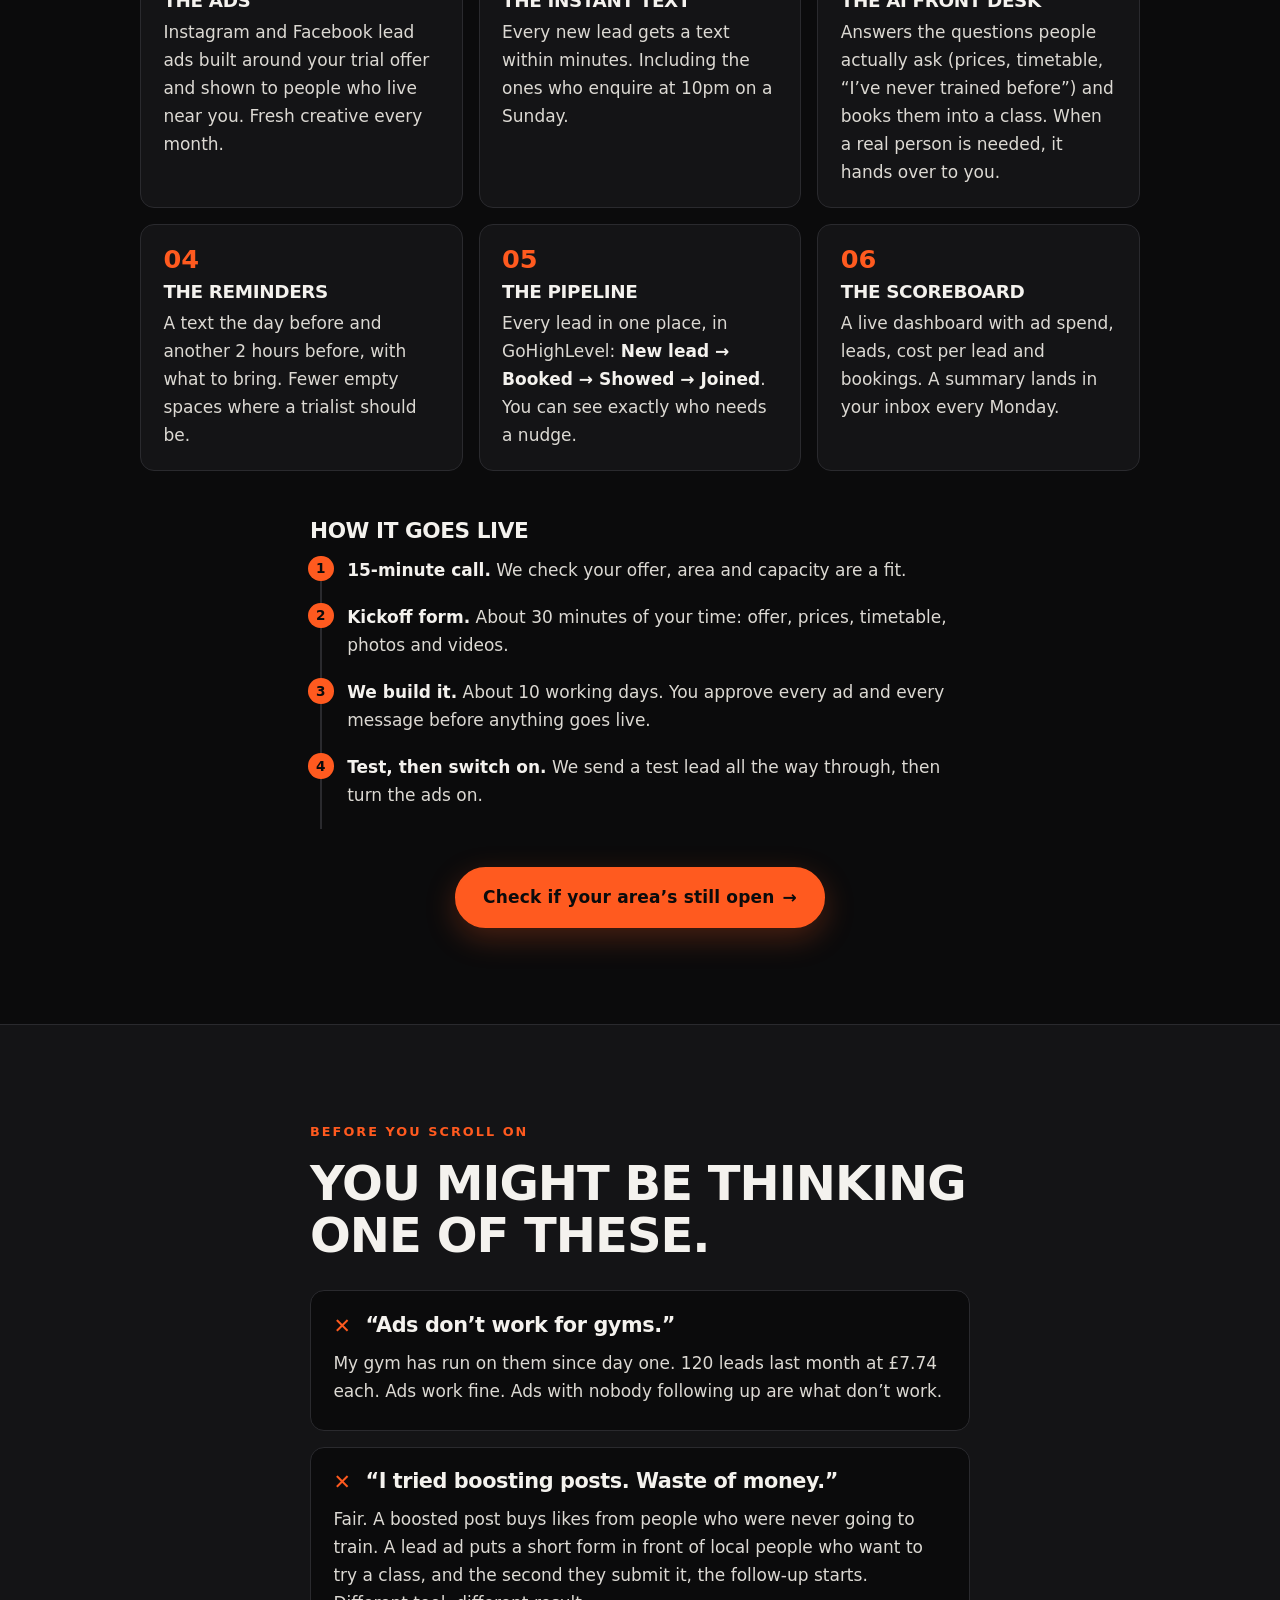
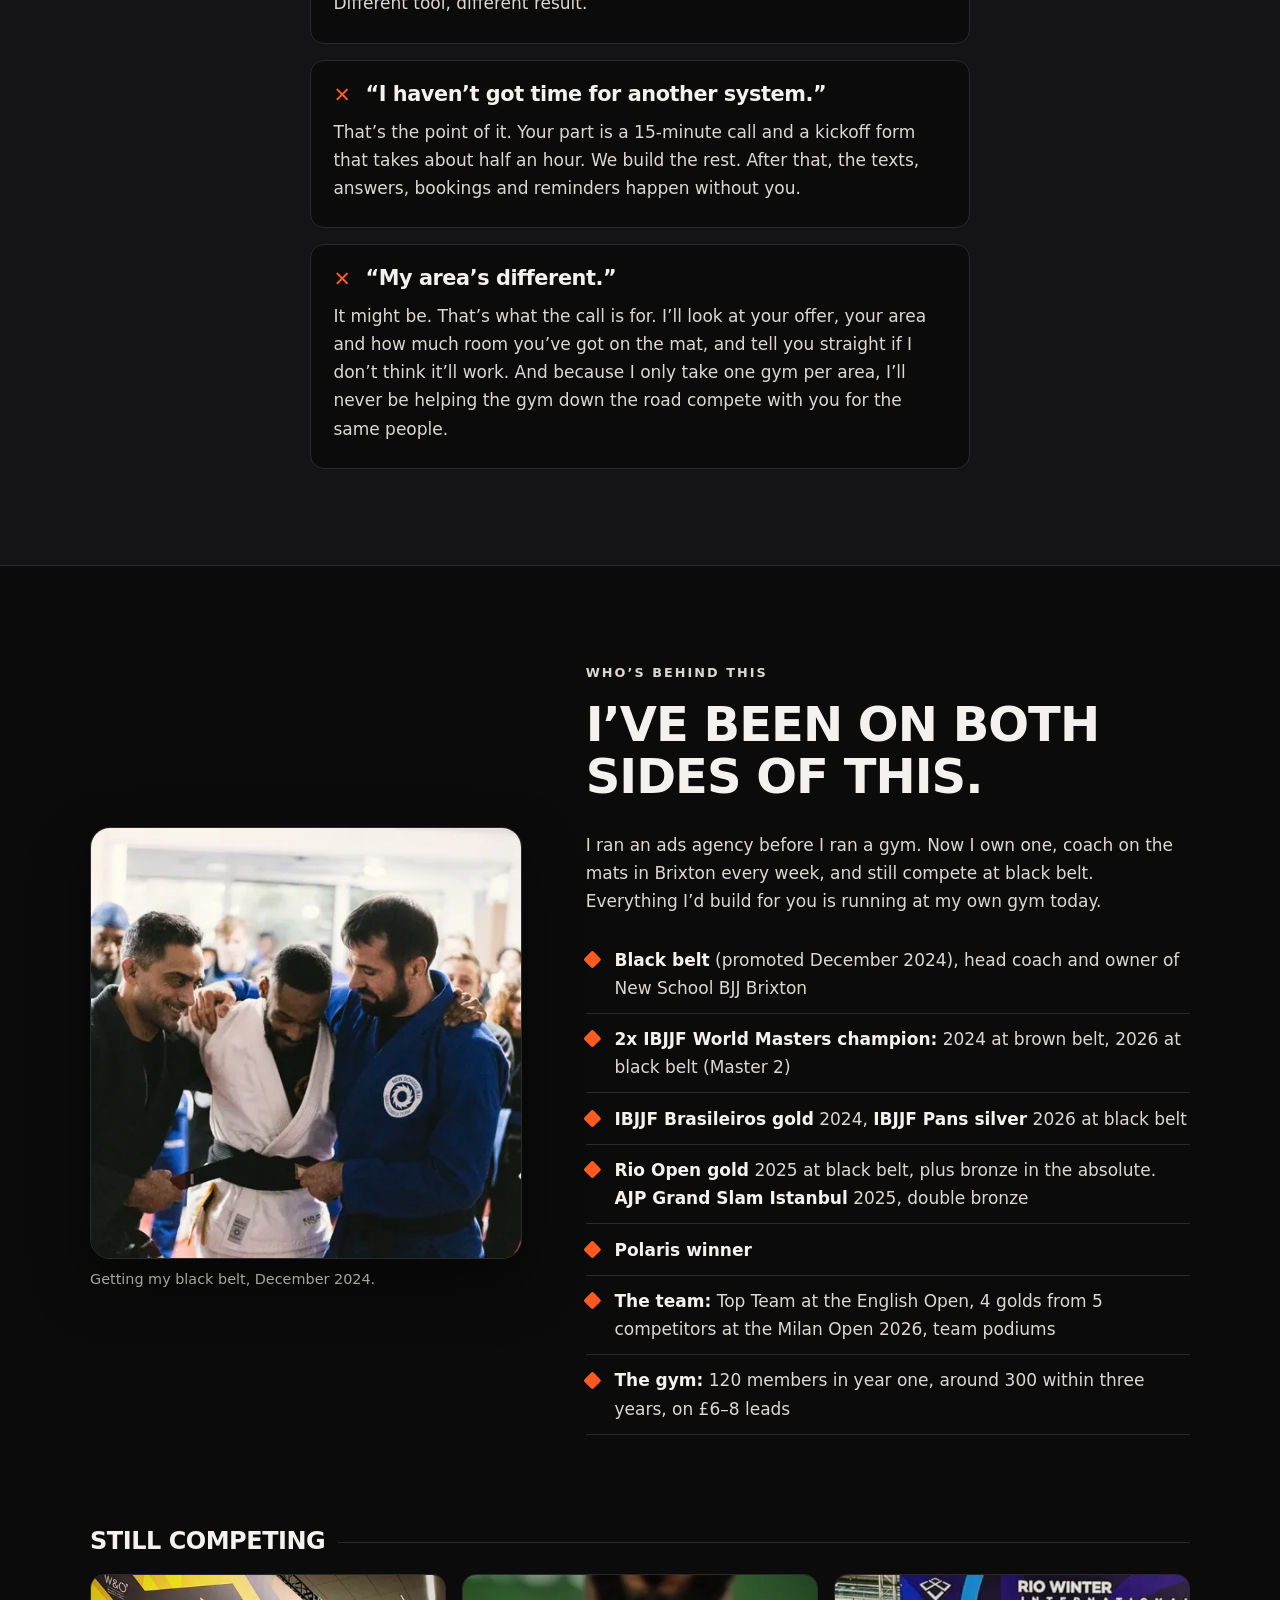
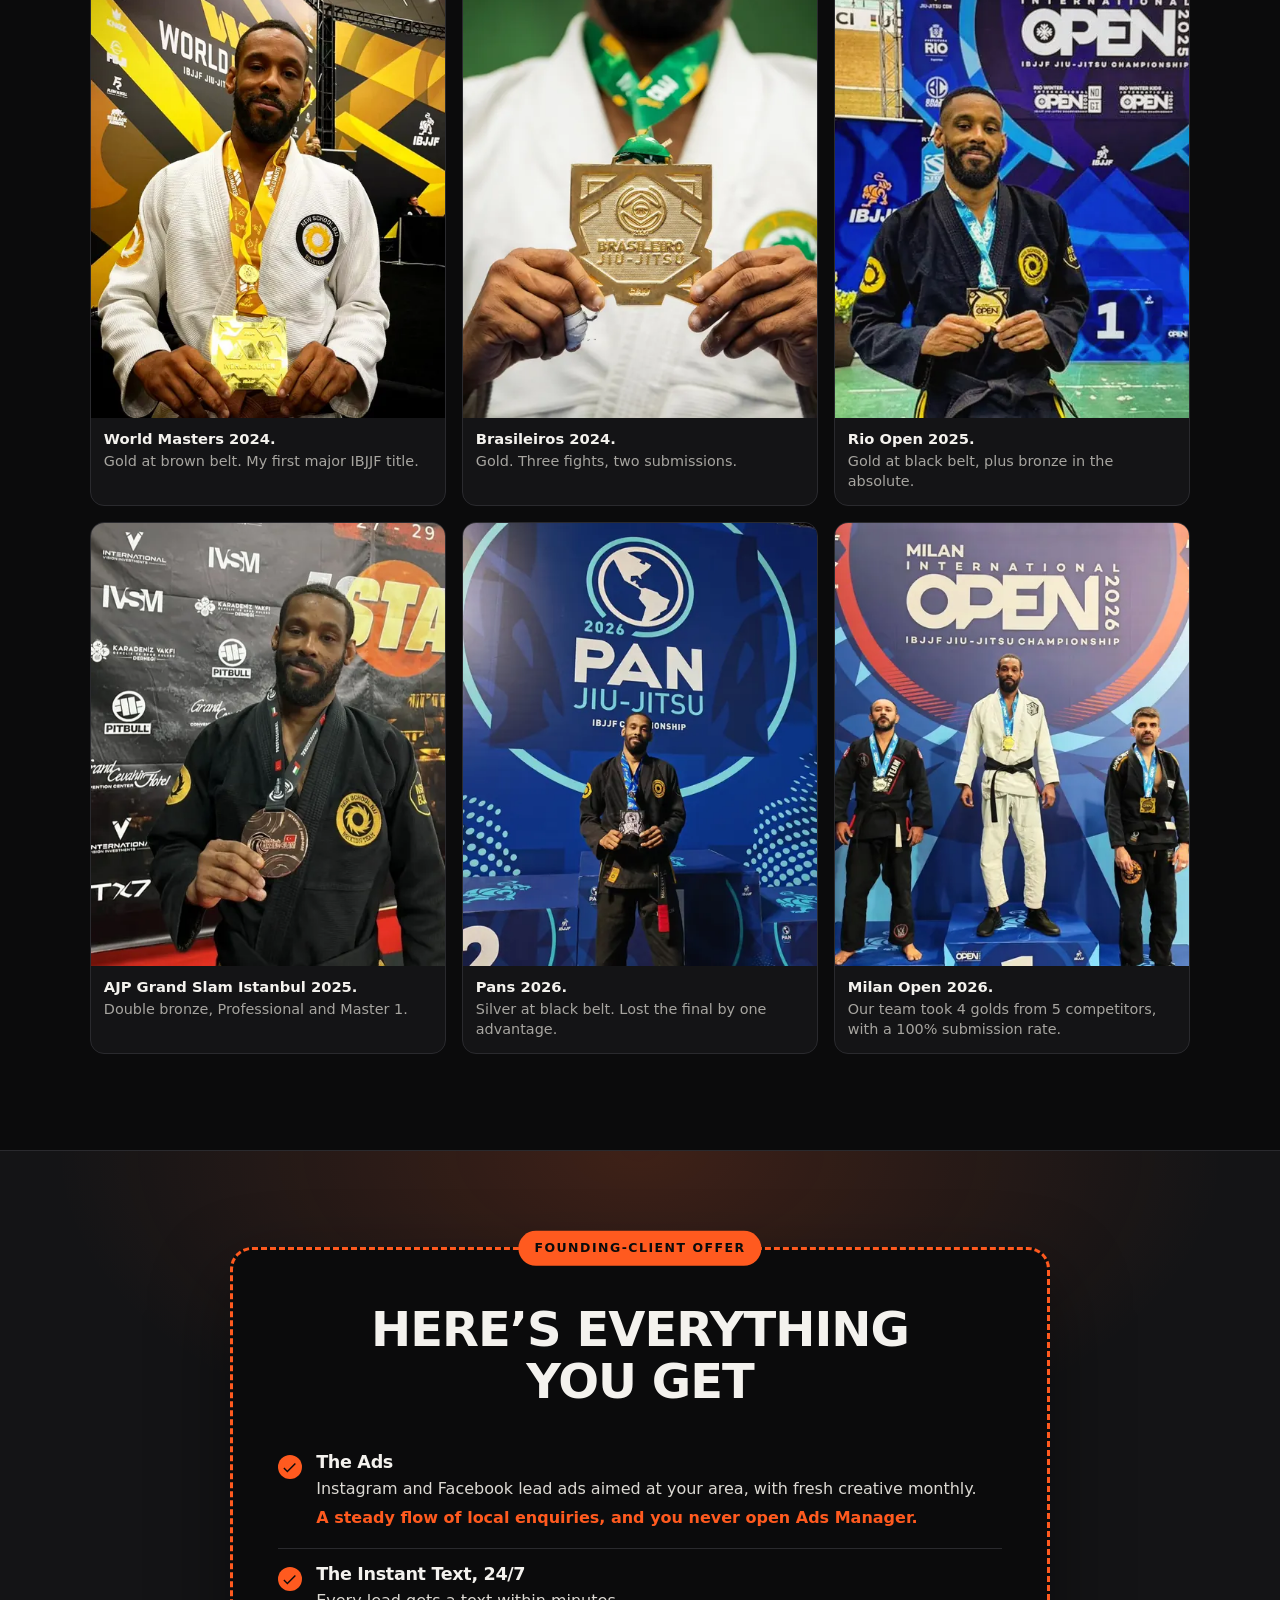
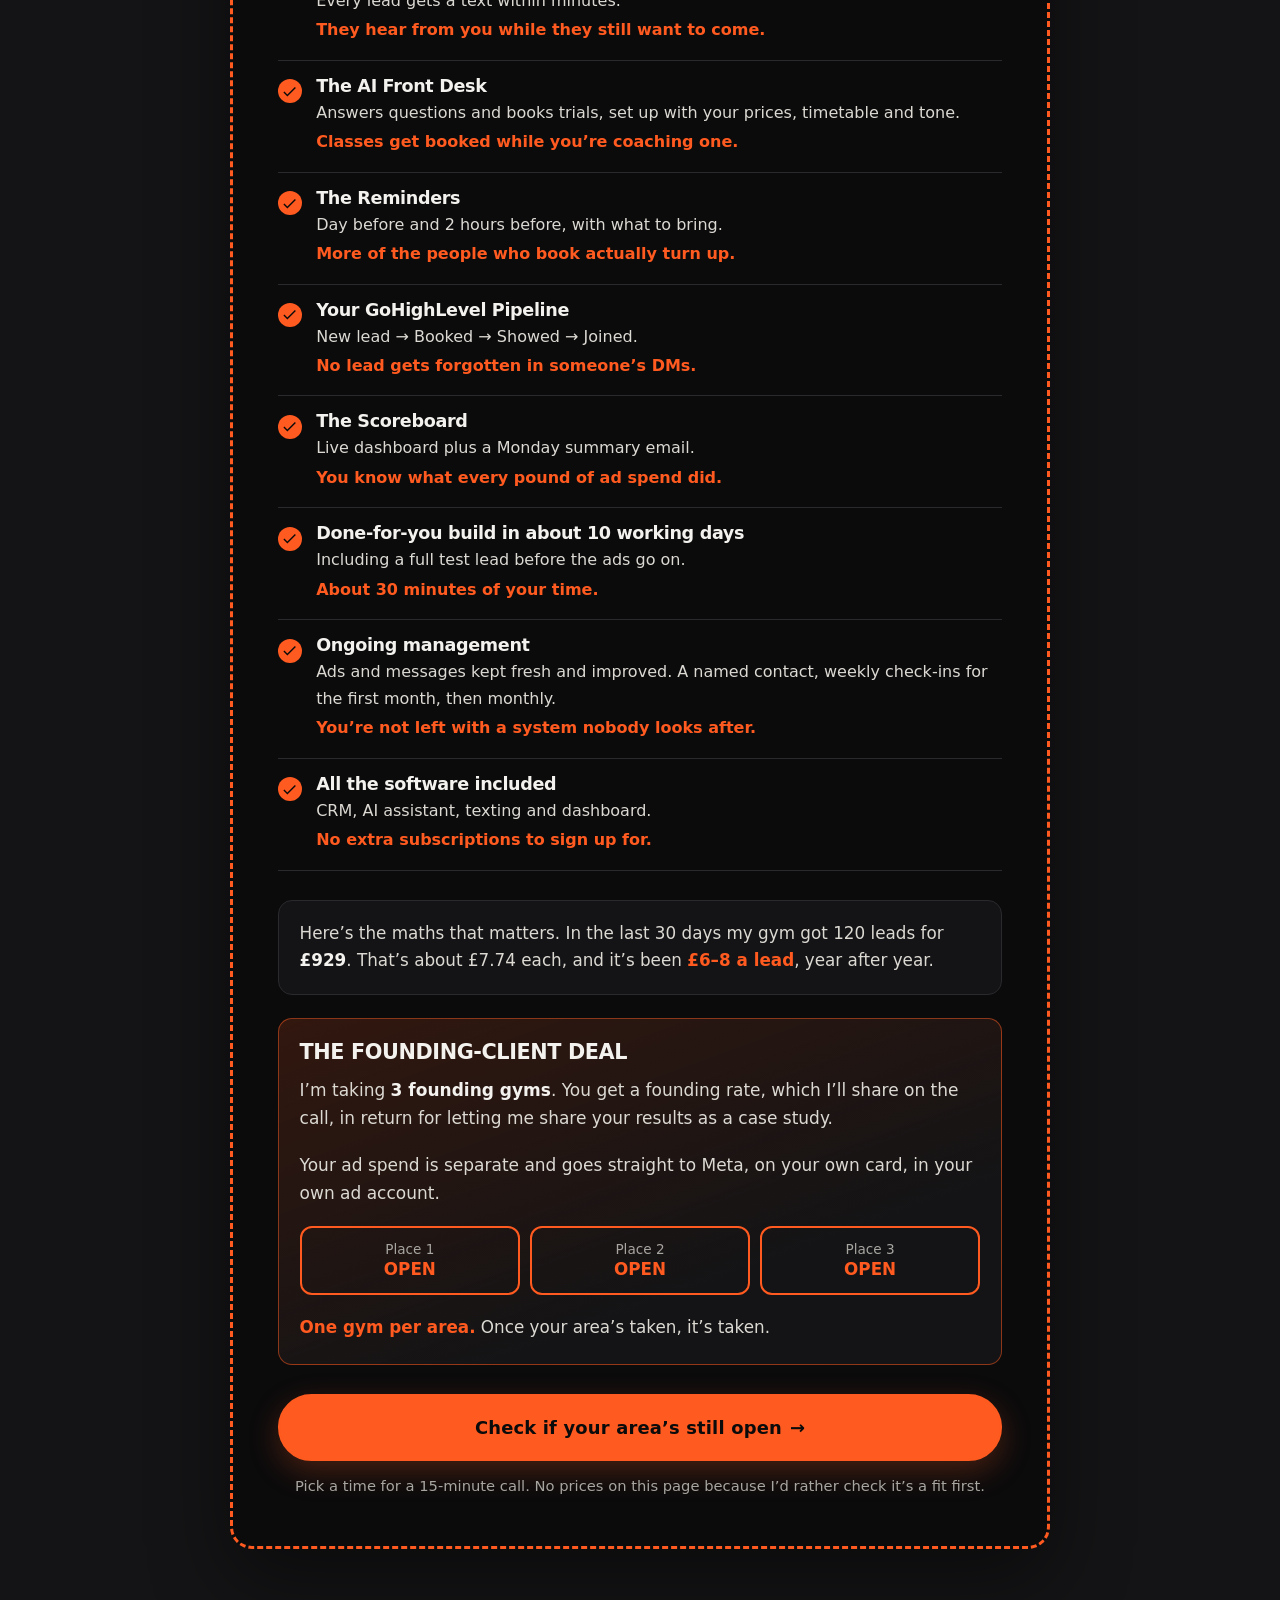
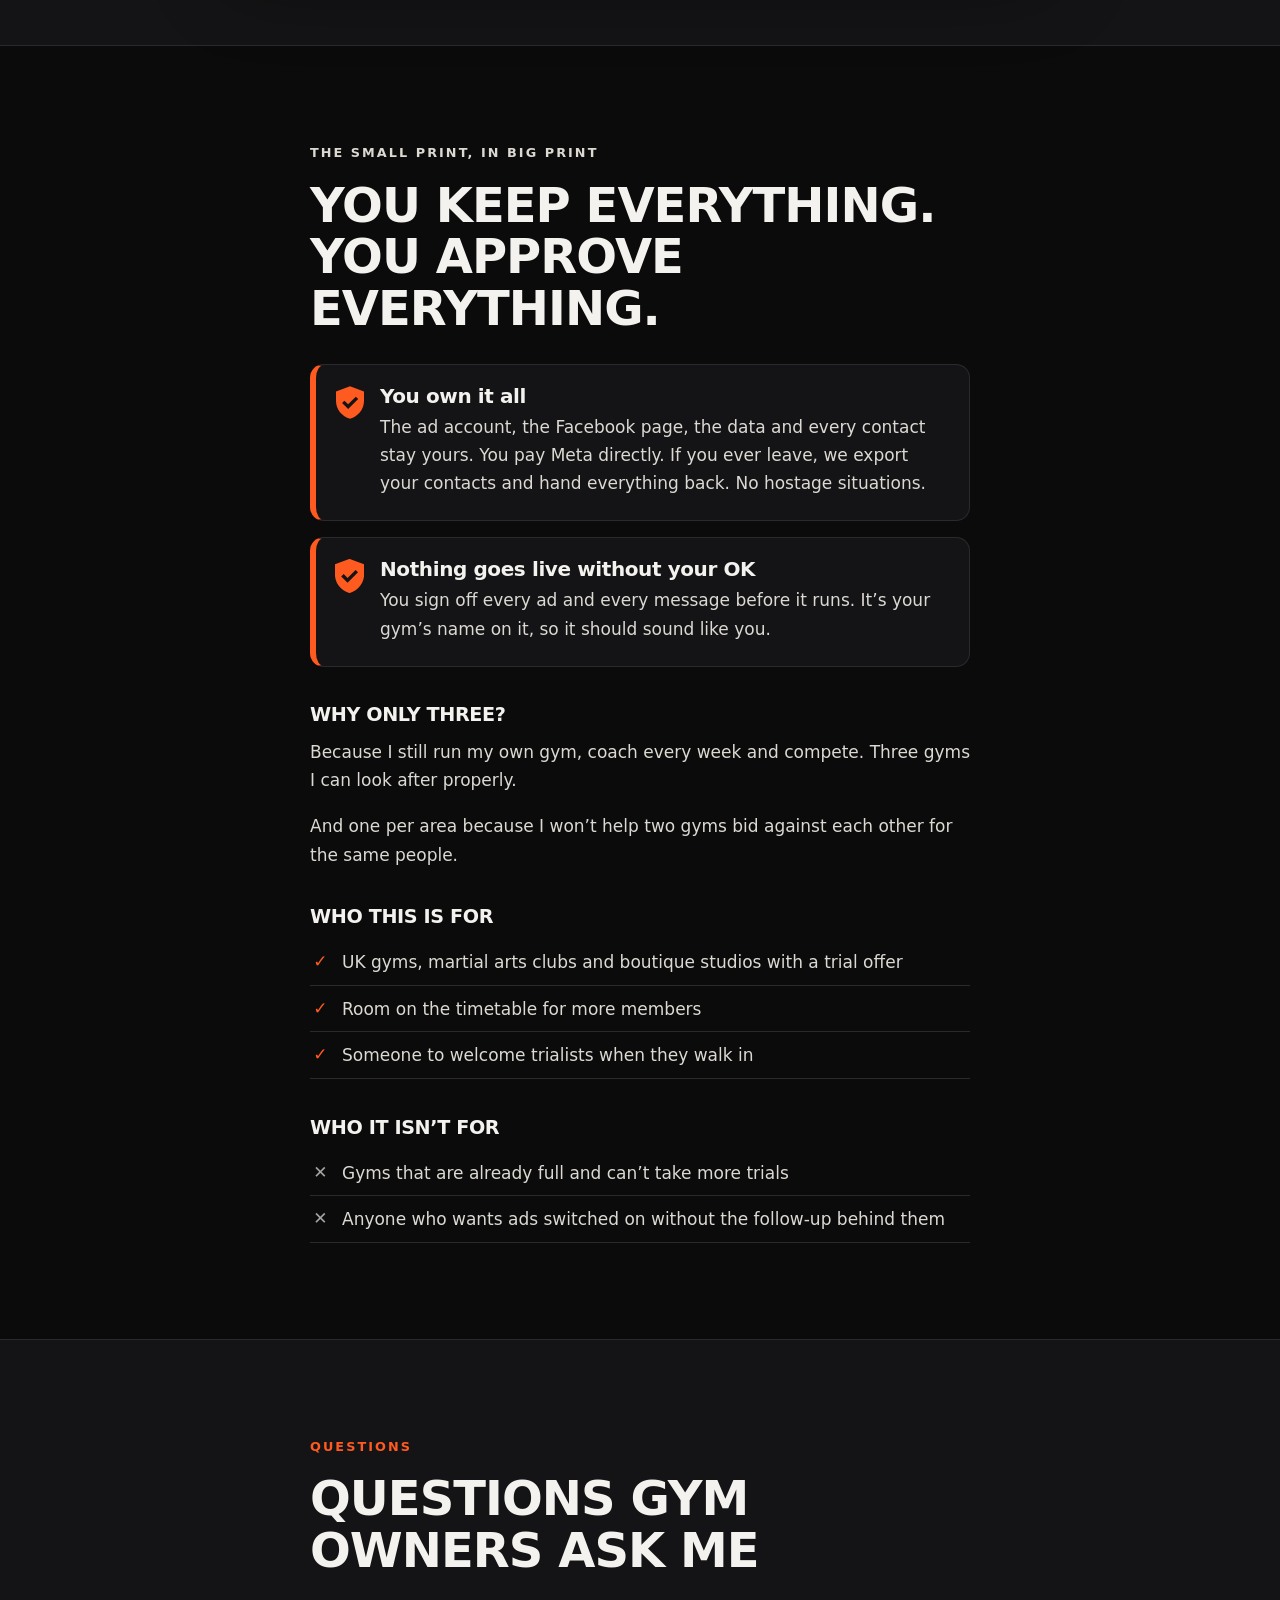
==== commit 07be6877: "Case study: verified last-30-day figures (120 leads, £929, £7.74)" ====
--- a/index.html
+++ b/index.html
@@ -85,7 +85,7 @@
         <li><strong>120</strong><span>members in year one</span></li>
         <li><strong>~300</strong><span>members within three years</span></li>
         <li><strong>£6–8</strong><span>per lead, year after year</span></li>
-        <li><strong>133</strong><span>leads for £908 in the last 30 days</span></li>
+        <li><strong>120</strong><span>leads for £929 in the last 30 days</span></li>
       </ul>
     </section>
 
@@ -122,7 +122,7 @@
           <figcaption>Our Sunday women’s-only class at 130 Brixton Hill.</figcaption>
         </figure>
         <p>Since then we’ve kept expanding and upgrading the space. Within three years we were at around 300 members.</p>
-        <p>Our Instagram and Facebook lead ads have brought in leads at £6–8 each, consistently, year after year. In the last 30 days alone we got <strong>133 leads for £908</strong>.</p>
+        <p>Our Instagram and Facebook lead ads have brought in leads at £6–8 each, consistently, year after year. In the last 30 days alone we got <strong>120 leads for £929</strong>.</p>
         <p>Same ads. Same pipeline. Same follow-up. It’s running right now while you read this.</p>
 
         <h3>The wall I watched other gyms hit</h3>
@@ -154,16 +154,16 @@
         <h2 id="proof-title" class="center">Last 30 days at New School BJJ Brixton</h2>
 
         <ul class="big-stats">
-          <li><strong>133</strong><span>leads</span></li>
-          <li><strong>£908</strong><span>ad spend</span></li>
-          <li class="hl"><strong>£6.83</strong><span>per lead</span></li>
+          <li><strong>120</strong><span>leads</span></li>
+          <li><strong>£929</strong><span>ad spend</span></li>
+          <li class="hl"><strong>£7.74</strong><span>per lead</span></li>
           <li><strong>~4</strong><span>new enquiries a day</span></li>
         </ul>
 
         <p class="anchor-line">Not a one-off month. It’s been <strong>£6–8 a lead</strong>, consistently, year after year.</p>
 
         <div class="proof-media proof-media-single">
-          <!-- ADS MANAGER SCREENSHOT goes back here (last 30 days: 133 leads, £908) once Reiss sends it. Restore the two-column .proof-media layout in styles.css when it does. -->
+          <!-- ADS MANAGER SCREENSHOT goes back here (GHL ad report, 2 Sep to 2 Oct 2026: Lead Gen campaign 120 leads, £929.17, £7.74 CPL; proof/30d-campaigns-right.png) once Reiss sends it. Restore the two-column .proof-media layout in styles.css when it does. -->
           <figure class="media-photo">
             <picture>
   <source type="image/webp" srcset="img/web/team-english-open-2024-480.webp 480w, img/web/team-english-open-2024-720.webp 720w" sizes="(min-width: 760px) 380px, 92vw">
@@ -288,7 +288,7 @@
 
         <div class="belief">
           <h3>“Ads don’t work for gyms.”</h3>
-          <p>My gym has run on them since day one. 133 leads last month at £6.83 each. Ads work fine. Ads with nobody following up are what don’t work.</p>
+          <p>My gym has run on them since day one. 120 leads last month at £7.74 each. Ads work fine. Ads with nobody following up are what don’t work.</p>
         </div>
         <div class="belief">
           <h3>“I tried boosting posts. Waste of money.”</h3>
@@ -434,7 +434,7 @@
           </ul>
 
           <div class="stack-anchor">
-            <p>Here’s the maths that matters. In the last 30 days my gym got 133 leads for <strong>£908</strong>. That’s about £6.83 each, and it’s been <strong>£6–8 a lead</strong>, year after year.</p>
+            <p>Here’s the maths that matters. In the last 30 days my gym got 120 leads for <strong>£929</strong>. That’s about £7.74 each, and it’s been <strong>£6–8 a lead</strong>, year after year.</p>
           </div>
 
           <div class="founding">
